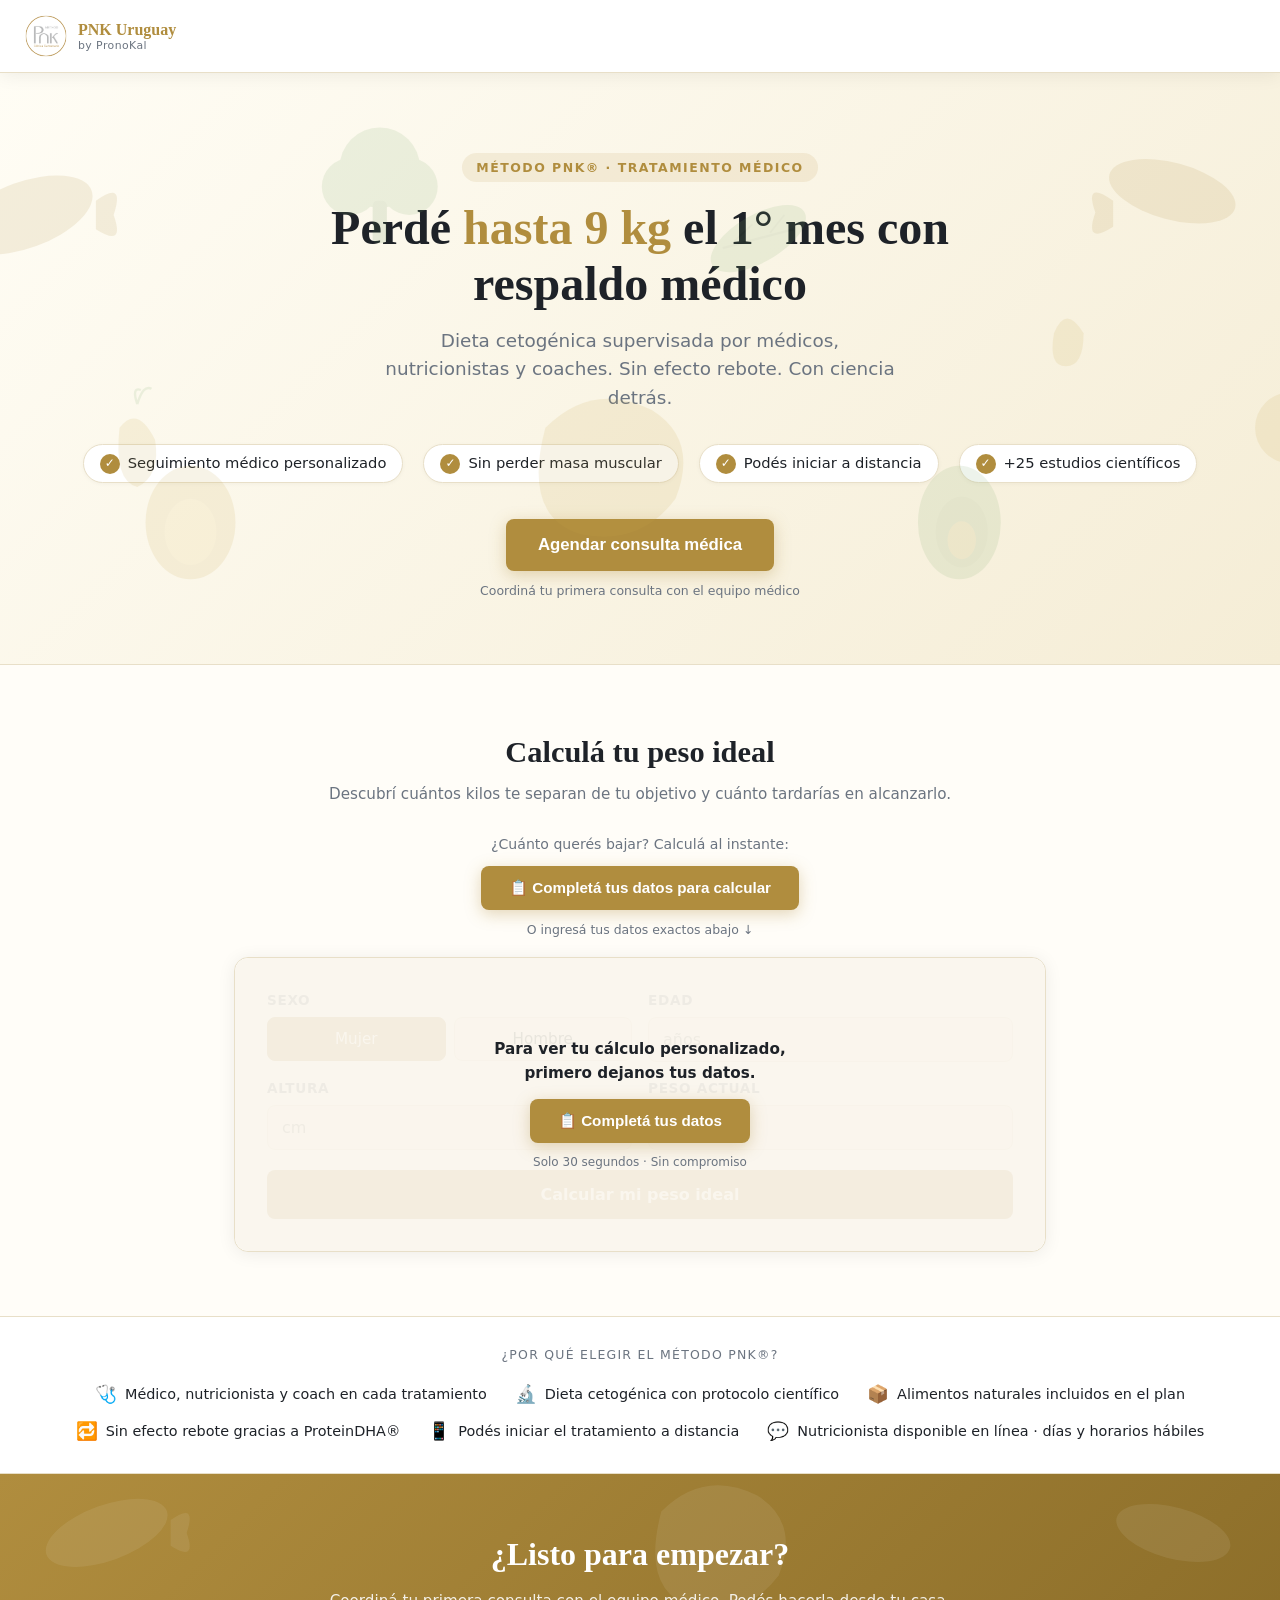
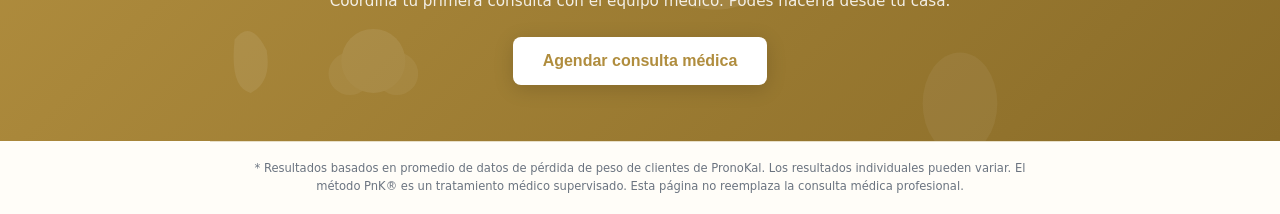
==== index.html @ de6ba966 "Update index.html" ====
<!DOCTYPE html>
<html lang="es">
<head>
<!-- Google Tag Manager -->
<script>(function(w,d,s,l,i){w[l]=w[l]||[];w[l].push({'gtm.start':
new Date().getTime(),event:'gtm.js'});var f=d.getElementsByTagName(s)[0],
j=d.createElement(s),dl=l!='dataLayer'?'&l='+l:'';j.async=true;j.src=
'https://www.googletagmanager.com/gtm.js?id='+i+dl;f.parentNode.insertBefore(j,f);
})(window,document,'script','dataLayer','GTM-NQT45QR6');</script>
<!-- End Google Tag Manager -->
<meta charset="UTF-8">
<meta name="viewport" content="width=device-width, initial-scale=1.0, maximum-scale=5">
<title>Método PnK Uruguay · Perdé peso con respaldo médico</title>

<!-- Pixel Meta -->
<script>
!function(f,b,e,v,n,t,s){if(f.fbq)return;n=f.fbq=function(){n.callMethod?n.callMethod.apply(n,arguments):n.queue.push(arguments)};if(!f._fbq)f._fbq=n;n.push=n;n.loaded=!0;n.version='2.0';n.queue=[];t=b.createElement(e);t.async=!0;t.src=v;s=b.getElementsByTagName(e)[0];s.parentNode.insertBefore(t,s)}(window,document,'script','https://connect.facebook.net/en_US/fbevents.js');
fbq('init','1717205340407442');
fbq('track','PageView');
</script>
<noscript><img height="1" width="1" style="display:none" src="https://www.facebook.com/tr?id=1717205340407442&ev=PageView&noscript=1" /></noscript>

<style>
/* ============================================================
   TOKENS
   ============================================================ */
:root {
  --gold:      #b08d3e;
  --gold-d:    #8a6c28;
  --gold-l:    #f5edd6;
  --gold-ll:   #faf6ed;
  --cream:     #fffdf8;
  --ink:       #1e2228;
  --muted:     #6b7480;
  --divider:   #e8dfc8;
  --white:     #ffffff;
  --ok:        #4a9e70;
  --sobre:     #d47b2a;
  --obes:      #c23b2b;
  --insuf:     #5fa8a8;
  --r:         14px;
  --r-sm:      8px;
  --font-head: Georgia, "Times New Roman", serif;
  --font-body: "Segoe UI", system-ui, -apple-system, Arial, sans-serif;
  --shadow:    0 2px 18px rgba(0,0,0,.07);
}

/* ============================================================
   RESET & BASE
   ============================================================ */
*, *::before, *::after { box-sizing: border-box; margin: 0; padding: 0; }
html { scroll-behavior: smooth; }
body {
  font-family: var(--font-body);
  background: var(--cream);
  color: var(--ink);
  line-height: 1.55;
  -webkit-font-smoothing: antialiased;
}
img { display: block; max-width: 100%; }
a { color: inherit; text-decoration: none; }

/* ============================================================
   HEADER
   ============================================================ */
.site-header {
  background: var(--white);
  border-bottom: 1px solid var(--divider);
  padding: 14px 24px;
  display: flex;
  align-items: center;
  justify-content: space-between;
  position: sticky; top: 0; z-index: 100;
  box-shadow: var(--shadow);
}
.logo {
  font-family: var(--font-head);
  font-size: 1.35rem;
  font-weight: 700;
  color: var(--gold);
  letter-spacing: .02em;
}
.logo span { color: var(--ink); font-weight: 400; }
.header-tel {
  font-size: .85rem;
  color: var(--muted);
  display: flex; align-items: center; gap: 6px;
}
.header-tel strong { color: var(--ink); }

/* ============================================================
   HERO
   ============================================================ */
.hero {
  background: linear-gradient(135deg, #fffdf5 0%, #f5edd6 100%);
  padding: clamp(48px, 8vw, 80px) 24px clamp(40px, 6vw, 64px);
  text-align: center;
  border-bottom: 1px solid var(--divider);
}
.eyebrow {
  display: inline-block;
  font-size: .78rem;
  font-weight: 700;
  letter-spacing: .12em;
  text-transform: uppercase;
  color: var(--gold);
  background: rgba(176,141,62,.12);
  padding: 5px 14px;
  border-radius: 999px;
  margin-bottom: 18px;
}
.hero h1 {
  font-family: var(--font-head);
  font-size: clamp(1.9rem, 5.5vw, 3rem);
  line-height: 1.15;
  color: var(--ink);
  max-width: 680px;
  margin: 0 auto 16px;
}
.hero h1 em {
  font-style: normal;
  color: var(--gold);
}
.hero .lead {
  font-size: clamp(1rem, 2.2vw, 1.15rem);
  color: var(--muted);
  max-width: 520px;
  margin: 0 auto 32px;
}

/* Bullets / trust signals */
.bullets {
  display: flex;
  flex-wrap: wrap;
  justify-content: center;
  gap: 12px 20px;
  margin-bottom: 36px;
}
.bullet {
  display: flex; align-items: center; gap: 8px;
  font-size: .92rem; color: var(--ink);
  background: var(--white);
  border: 1px solid var(--divider);
  border-radius: 999px;
  padding: 7px 16px;
  box-shadow: 0 1px 4px rgba(0,0,0,.04);
}
.bullet .ic {
  width: 20px; height: 20px;
  background: var(--gold);
  border-radius: 50%;
  display: flex; align-items: center; justify-content: center;
  color: #fff; font-size: .75rem; font-weight: 700; flex-none;
}

/* CTA hero */
.btn-agenda {
  display: inline-flex; align-items: center; gap: 10px;
  background: var(--gold);
  color: #fff;
  font-size: 1.05rem; font-weight: 700;
  padding: 16px 32px;
  border-radius: var(--r-sm);
  border: none; cursor: pointer;
  transition: background .18s, transform .12s;
  box-shadow: 0 4px 16px rgba(176,141,62,.35);
}
.btn-agenda:hover { background: var(--gold-d); transform: translateY(-1px); }
.btn-agenda:active { transform: translateY(0); }
.btn-agenda:focus-visible { outline: 3px solid var(--ink); outline-offset: 3px; }
.sub-cta { font-size: .78rem; color: var(--muted); margin-top: 10px; }

/* ============================================================
   CALCULADORA
   ============================================================ */
.calc-section {
  max-width: 860px;
  margin: 0 auto;
  padding: clamp(36px, 6vw, 64px) 24px;
}
.section-label {
  text-align: center;
  margin-bottom: 28px;
}
.section-label h2 {
  font-family: var(--font-head);
  font-size: clamp(1.4rem, 3.5vw, 1.9rem);
  color: var(--ink);
  margin-bottom: 6px;
}
.section-label p { color: var(--muted); font-size: .95rem; }

.calc-card {
  background: var(--white);
  border: 1px solid var(--divider);
  border-radius: var(--r);
  padding: clamp(20px, 4vw, 32px);
  box-shadow: var(--shadow);
}
.form-grid {
  display: grid;
  grid-template-columns: 1fr 1fr;
  gap: 16px;
}
@media(max-width: 520px) { .form-grid { grid-template-columns: 1fr; } }

.field label {
  display: block;
  font-size: .85rem;
  font-weight: 600;
  color: var(--muted);
  margin-bottom: 6px;
  text-transform: uppercase;
  letter-spacing: .05em;
}
.field input {
  width: 100%;
  padding: 12px 14px;
  border: 1.5px solid var(--divider);
  border-radius: var(--r-sm);
  font-size: 1rem;
  font-family: var(--font-body);
  color: var(--ink);
  background: var(--gold-ll);
  transition: border-color .15s;
}
.field input:focus { outline: none; border-color: var(--gold); background: var(--white); }
.toggle { display: flex; gap: 8px; }
.toggle button {
  flex: 1; padding: 12px 8px;
  border: 1.5px solid var(--divider);
  background: var(--gold-ll);
  border-radius: var(--r-sm);
  font-size: .95rem; cursor: pointer;
  color: var(--ink); font-family: var(--font-body);
  transition: background .15s, border-color .15s, color .15s;
}
.toggle button[aria-pressed="true"] {
  background: var(--gold); color: #fff; border-color: var(--gold);
}
.btn-calc {
  margin-top: 20px; width: 100%;
  padding: 15px; border: none; border-radius: var(--r-sm);
  background: var(--gold); color: #fff;
  font-size: 1rem; font-weight: 700; cursor: pointer;
  font-family: var(--font-body);
  transition: background .15s;
}
.btn-calc:hover { background: var(--gold-d); }
.calc-error { color: var(--obes); font-size: .88rem; margin-top: 10px; display: none; }

/* Resultado */
.resultado { display: none; margin-top: 28px; }
.res-top {
  display: grid;
  grid-template-columns: 1fr 1fr;
  gap: 14px;
  margin-bottom: 18px;
}
@media(max-width: 480px) { .res-top { grid-template-columns: 1fr; } }
.res-box {
  background: var(--gold-ll);
  border: 1px solid var(--divider);
  border-radius: var(--r-sm);
  padding: 16px;
  text-align: center;
}
.res-box .rv {
  font-family: var(--font-head);
  font-size: 1.8rem;
  font-weight: 700;
  color: var(--gold);
}
.res-box .rl { font-size: .8rem; color: var(--muted); margin-top: 2px; }

/* Barra categorías IMC */
.imc-bar {
  display: grid; grid-template-columns: repeat(4,1fr); gap: 2px;
  margin: 0 0 18px; font-size: .78rem; border-radius: var(--r-sm); overflow: hidden;
}
.imc-seg { padding: 8px 4px 12px; background: #f3f0e6; text-align: center; position: relative; }
.imc-seg.active { background: #e9e0c8; font-weight: 700; }
.imc-seg b { display: block; font-size: .82rem; margin-bottom: 2px; }
.imc-seg::after { content:""; position: absolute; left:0; right:0; bottom:0; height:5px; }
.imc-seg:nth-child(1)::after { background: var(--insuf); }
.imc-seg:nth-child(2)::after { background: var(--ok); }
.imc-seg:nth-child(3)::after { background: var(--sobre); }
.imc-seg:nth-child(4)::after { background: var(--obes); }

/* Gráfica */
.chart-wrap { margin: 8px 0 20px; }
.chart-svg { width: 100%; height: auto; display: block; }
.chart-legend {
  display: flex; flex-wrap: wrap; gap: 12px 20px;
  font-size: .8rem; color: var(--muted); justify-content: center;
  margin-top: 8px;
}
.chart-legend span { display: inline-flex; align-items: center; gap: 5px; }
.chart-legend i { width: 16px; height: 3px; border-radius: 2px; display: inline-block; }
.chart-note { font-size: .75rem; color: var(--muted); margin-bottom: 10px; }

/* ---- Botones rápidos de kg ---- */
.btn-kg {
  padding: 12px 22px;
  border: 2px solid var(--gold);
  background: #fff;
  border-radius: var(--r-sm);
  font-size: 1rem; font-weight: 700;
  color: var(--gold); cursor: pointer;
  font-family: var(--font-body);
  transition: background .15s, color .15s, transform .1s;
  min-width: 90px;
}
.btn-kg:hover { background: var(--gold-l); transform: translateY(-1px); }
.btn-kg.active { background: var(--gold); color: #fff; }
.btn-kg:focus-visible { outline: 3px solid var(--ink); outline-offset: 2px; }


/* ---- Carousel de productos ---- */
.tab-btn { transition: background .15s, color .15s, border-color .15s; }
.tab-activo { background:var(--gold) !important; color:#fff !important; border-color:var(--gold) !important; }
.prod-card {
  display:inline-flex; flex-direction:column; align-items:center;
  background:var(--gold-ll); border:1.5px solid var(--divider);
  border-radius:var(--r-sm); padding:8px 8px 10px;
  width:130px; flex-none; text-align:center; cursor:default;
  transition: box-shadow .15s; overflow:hidden;
}
.prod-card:hover { box-shadow:0 3px 12px rgba(0,0,0,.1); }
.prod-emoji { font-size:2rem; margin-bottom:6px; }
.prod-cat { font-size:.62rem; text-transform:uppercase; letter-spacing:.07em; color:var(--gold); font-weight:700; margin-bottom:2px; }
.prod-name { font-size:.76rem; color:var(--ink); font-weight:600; line-height:1.3; }

/* ---- Botones de tipo/modalidad en modal ---- */
.btn-tipo {
  padding: 9px 14px;
  border: 1.5px solid var(--divider);
  background: var(--gold-ll);
  border-radius: var(--r-sm);
  font-size: .83rem; font-weight: 600;
  color: var(--ink); cursor: pointer;
  font-family: var(--font-body);
  transition: background .15s, border-color .15s, color .15s;
}
.btn-tipo:hover { background: var(--gold-l); border-color: var(--gold); }
.btn-tipo.activo { background: var(--gold); color: #fff; border-color: var(--gold); }

/* ---- Slot de calendario ---- */
.slot-btn {
  width: 100%;
  padding: 12px 16px;
  border: 1.5px solid var(--divider);
  background: var(--gold-ll);
  border-radius: var(--r-sm);
  font-size: .9rem; font-weight: 600;
  color: var(--ink); cursor: pointer;
  font-family: var(--font-body);
  text-align: left;
  transition: background .15s, border-color .15s;
  display: flex; align-items: center; gap: 10px;
}
.slot-btn:hover { background: var(--gold-l); border-color: var(--gold); }
.slot-btn.elegido { background: var(--gold); color: #fff; border-color: var(--gold); }

/* ---- Botones de descuento ---- */
.btn-desc {
  padding: 8px 16px;
  border: 1.5px solid var(--divider);
  background: var(--gold-ll);
  border-radius: var(--r-sm);
  font-size: .88rem; font-weight: 600;
  color: var(--ink); cursor: pointer;
  font-family: var(--font-body);
  transition: background .15s, border-color .15s, color .15s;
}
.btn-desc:hover { background: var(--gold-l); border-color: var(--gold); }
.btn-desc[aria-pressed="true"] { background: var(--gold); color: #fff; border-color: var(--gold); }
.btn-desc:focus-visible { outline: 2px solid var(--ink); outline-offset: 2px; }

/* ---- Pasos del método + costo ---- */
.pasos-section {
  margin-top: 24px;
  border: 1.5px solid var(--divider);
  border-radius: var(--r);
  overflow: hidden;
}
.pasos-header {
  background: linear-gradient(90deg, var(--gold) 0%, var(--gold-d) 100%);
  color: #fff;
  padding: 14px 20px;
  display: flex; align-items: center; justify-content: space-between;
  flex-wrap: wrap; gap: 8px;
}
.pasos-header h3 { font-family: var(--font-head); font-size: 1.05rem; }
.costo-rango {
  background: rgba(255,255,255,.18);
  border-radius: 6px;
  padding: 5px 14px;
  font-size: .9rem; font-weight: 700;
}
.momentos {
  display: grid;
  grid-template-columns: 3fr 2fr 1.2fr;
  gap: 0;
}
@media(max-width: 640px){ .momentos { grid-template-columns: 1fr; } }
.momento-label {
  font-size: .7rem; font-weight: 700; letter-spacing: .09em;
  text-transform: uppercase; padding: 7px 14px 4px;
  color: var(--muted); background: var(--gold-ll);
  border-bottom: 1px solid var(--divider);
}
.momento-label.clave { background: #e8e0cc; }
.momento-label.vida  { background: #f0f4f0; }

.pasos-grid {
  display: grid;
  grid-template-columns: 3fr 2fr 1.2fr;
  gap: 0;
}
@media(max-width: 640px){ .pasos-grid { grid-template-columns: 1fr; } }

.paso-item {
  padding: 12px 14px;
  border-right: 1px solid var(--divider);
  border-bottom: 1px solid var(--divider);
  background: var(--white);
  display: flex; flex-direction: column; gap: 6px;
}
.paso-item:last-child { border-right: none; }
.paso-item.paso-clave { background: #f7f2e6; }
.paso-item.paso-vida  { background: #f4f8f4; }
.paso-num {
  display: inline-flex; align-items: center; gap: 6px;
  font-size: .78rem; font-weight: 700; color: var(--gold);
  text-transform: uppercase; letter-spacing: .06em;
}
.paso-num .dot {
  width: 20px; height: 20px; border-radius: 50%;
  background: var(--gold); color: #fff;
  font-size: .7rem; font-weight: 700;
  display: flex; align-items: center; justify-content: center;
  flex-none;
}
.paso-num .dot.clave { background: var(--sobre); }
.paso-num .dot.vida  { background: var(--ok); }
.paso-diet { font-size: .82rem; color: var(--muted); }
.sobres-row {
  display: flex; align-items: center; gap: 8px; flex-wrap: wrap;
}
.sobre-icons { display: flex; gap: 3px; flex-wrap: wrap; }
.sobre-ic {
  width: 22px; height: 28px;
  background: var(--gold);
  border-radius: 3px 3px 4px 4px;
  position: relative;
  display: flex; align-items: center; justify-content: center;
  flex-none;
}
.sobre-ic::before {
  content: "";
  position: absolute; top: 0; left: 0; right: 0;
  height: 9px;
  background: var(--gold-d);
  border-radius: 3px 3px 0 0;
  clip-path: polygon(0 0, 100% 0, 50% 100%);
}
.sobre-ic.pronto { background: #8a6c28; }
.sobre-ic.pronto::before { background: #5e4a1a; }
.sobre-txt { font-size: .8rem; color: var(--ink); }
.paso-costo {
  font-size: .82rem; color: var(--ink);
  background: var(--gold-ll);
  border-radius: 5px;
  padding: 4px 8px;
  font-weight: 600;
}
.paso-costo span { color: var(--gold); }
.wa-calculos {
  display: inline-flex; align-items: center; gap: 8px;
  margin-top: 14px;
  padding: 11px 20px;
  border-radius: var(--r-sm);
  background: #25D366; color: #fff;
  font-size: .9rem; font-weight: 700;
  border: none; cursor: pointer;
  font-family: var(--font-body);
  transition: filter .15s;
}
.wa-calculos:hover { filter: brightness(1.08); }

/* CTA resultado */
.res-cta {
  margin-top: 20px;
  background: var(--gold-l);
  border: 1px solid var(--divider);
  border-radius: var(--r);
  padding: 20px;
  text-align: center;
}
.res-cta p { font-size: .95rem; color: var(--ink); margin-bottom: 14px; }
.res-cta p strong { color: var(--gold); }

/* ============================================================
   SOCIAL PROOF — mini strip
   ============================================================ */
.proof-strip {
  background: var(--white);
  border-top: 1px solid var(--divider);
  border-bottom: 1px solid var(--divider);
  padding: 28px 24px;
  text-align: center;
}
.proof-strip .proof-label {
  font-size: .78rem; text-transform: uppercase; letter-spacing: .1em;
  color: var(--muted); margin-bottom: 16px;
}
.proof-items {
  display: flex; flex-wrap: wrap; justify-content: center; gap: 10px 28px;
}
.proof-item {
  display: flex; align-items: center; gap: 8px;
  font-size: .9rem; color: var(--ink);
}
.proof-icon { color: var(--gold); font-size: 1.1rem; }

/* ============================================================
   FOOTER CTA
   ============================================================ */
.footer-cta {
  background: linear-gradient(135deg, var(--gold) 0%, var(--gold-d) 100%);
  padding: clamp(36px, 6vw, 56px) 24px;
  text-align: center;
  color: #fff;
}
.footer-cta h2 {
  font-family: var(--font-head);
  font-size: clamp(1.4rem, 4vw, 2rem);
  margin-bottom: 10px;
}
.footer-cta p { opacity: .88; margin-bottom: 24px; font-size: .95rem; }
.btn-agenda-w {
  display: inline-flex; align-items: center; gap: 10px;
  background: #fff; color: var(--gold);
  font-size: 1rem; font-weight: 700;
  padding: 15px 30px; border-radius: var(--r-sm);
  border: none; cursor: pointer;
  box-shadow: 0 4px 20px rgba(0,0,0,.15);
  transition: transform .12s;
}
.btn-agenda-w:hover { transform: translateY(-2px); }

/* ============================================================
   OVERLAY DE BLOQUEO — calculadora y botones rápidos
   ============================================================ */
.calc-bloqueada { position: relative; }
.calc-bloqueada::after {
  content: '';
  position: absolute; inset: 0;
  background: rgba(250,246,237,.85);
  border-radius: var(--r);
  z-index: 10;
  backdrop-filter: blur(2px);
}
.unlock-banner {
  position: absolute; top: 50%; left: 50%;
  transform: translate(-50%,-50%);
  z-index: 11;
  background: var(--gold);
  color: #fff;
  border-radius: var(--r-sm);
  padding: 16px 24px;
  text-align: center;
  box-shadow: 0 4px 20px rgba(176,141,62,.4);
  width: 90%; max-width: 320px;
  cursor: pointer;
  transition: filter .15s;
}
.unlock-banner:hover { filter: brightness(1.08); }
.unlock-banner p { font-size: .82rem; opacity: .88; margin-top: 4px; }
.unlock-banner strong { font-size: 1rem; }
.btn-rapidos-wrap { position: relative; display: inline-flex; gap: 10px; flex-wrap: wrap; justify-content: center; }

/* ============================================================
   DISCLAIMER
   ============================================================ */
.disclaimer {
  text-align: center;
  font-size: .72rem;
  color: var(--muted);
  padding: 18px 24px;
  border-top: 1px solid var(--divider);
  max-width: 860px;
  margin: 0 auto;
}

/* ============================================================
   MODAL AGENDA
   ============================================================ */
.barra-fija-scroll::-webkit-scrollbar { display: none; }

.modal-bg {
  display: none; position: fixed; inset: 0;
  background: rgba(0,0,0,.45); z-index: 200;
  align-items: flex-start; justify-content: center;
  padding: 20px;
  overflow-y: auto;
  -webkit-overflow-scrolling: touch;
}
.modal-bg.open { display: flex; }
.modal {
  background: var(--white);
  border-radius: var(--r);
  padding: clamp(24px, 5vw, 40px);
  max-width: 480px; width: 100%;
  box-shadow: 0 20px 60px rgba(0,0,0,.2);
  position: relative;
  margin: max(20px, env(safe-area-inset-top)) auto max(20px, env(safe-area-inset-bottom));
}
.modal h3 {
  font-family: var(--font-head);
  font-size: 1.4rem;
  color: var(--ink);
  margin-bottom: 6px;
}
.modal .modal-sub { color: var(--muted); font-size: .9rem; margin-bottom: 22px; }
.modal-close {
  position: absolute; top: 14px; right: 16px;
  background: none; border: none; font-size: 1.4rem;
  cursor: pointer; color: var(--muted); line-height: 1;
}
.modal-close:hover { color: var(--ink); }
.modal .field { margin-bottom: 14px; }
.modal .field label {
  text-transform: none; letter-spacing: 0;
  font-size: .88rem; color: var(--ink);
}
.modal .field input, .modal .field select {
  width: 100%; padding: 11px 12px;
  border: 1.5px solid var(--divider);
  border-radius: var(--r-sm);
  font-size: .95rem;
  font-family: var(--font-body);
  color: var(--ink);
  background: var(--gold-ll);
}
.modal .field input:focus,
.modal .field select:focus { outline: none; border-color: var(--gold); background: var(--white); }
.horario-row { display: flex; gap: 8px; }
.horario-btn {
  flex: 1; padding: 10px 4px;
  border: 1.5px solid var(--divider);
  background: var(--gold-ll);
  border-radius: var(--r-sm);
  font-size: .85rem; cursor: pointer;
  font-family: var(--font-body); color: var(--ink);
  transition: all .15s;
}
.horario-btn[aria-pressed="true"] { background: var(--gold); color: #fff; border-color: var(--gold); }
.modal-terms { font-size: .75rem; color: var(--muted); margin: 10px 0 18px; }
.modal-terms a { color: var(--gold); text-decoration: underline; }
.btn-modal-send {
  width: 100%; padding: 14px; border: none;
  border-radius: var(--r-sm); background: var(--gold);
  color: #fff; font-size: 1rem; font-weight: 700;
  cursor: pointer; font-family: var(--font-body);
  transition: background .15s;
}
.btn-modal-send:hover { background: var(--gold-d); }
.modal-ok { display: none; text-align: center; padding: 20px 0; }
.modal-ok .ok-icon { font-size: 2.5rem; margin-bottom: 10px; }
.modal-ok h4 { font-family: var(--font-head); font-size: 1.3rem; margin-bottom: 6px; }
.modal-ok p { color: var(--muted); font-size: .9rem; }

/* ============================================================
   UTILITIES
   ============================================================ */
.wa-float {
  position: fixed; bottom: 24px; right: 24px;
  background: #25D366; color: #fff;
  width: 54px; height: 54px;
  border-radius: 50%; display: flex; align-items: center; justify-content: center;
  font-size: 1.5rem; z-index: 150;
  box-shadow: 0 4px 16px rgba(0,0,0,.18);
  transition: transform .12s;
}
.wa-float:hover { transform: scale(1.08); }

@media(max-width:480px){
  #lead-grid { grid-template-columns:1fr !important; }
}
@keyframes spin {
  0%   { transform: rotate(-10deg) scale(1); }
  25%  { transform: rotate(10deg) scale(1.1); }
  50%  { transform: rotate(-10deg) scale(1); }
  75%  { transform: rotate(10deg) scale(1.1); }
  100% { transform: rotate(-10deg) scale(1); }
}
.dot-pulse {
  width: 8px; height: 8px; border-radius: 50%;
  background: var(--gold); display: inline-block;
  animation: dotPulse 1s ease-in-out infinite;
}
@keyframes dotPulse {
  0%,100% { opacity:.3; transform: scale(.8); }
  50%      { opacity:1;  transform: scale(1.2); }
}

@media (prefers-reduced-motion: reduce) {
  *, *::before, *::after { transition: none !important; animation: none !important; }
}
.viz-tooltip-wrap { position:relative; }
.viz-tooltip-wrap .viz-tooltip {
  display:none;position:absolute;bottom:calc(100% + 8px);left:50%;transform:translateX(-50%);
  background:#3a3a3a;color:#fff;font-size:.72rem;line-height:1.4;padding:8px 10px;
  border-radius:6px;width:180px;text-align:center;z-index:100;pointer-events:none;
  box-shadow:0 2px 8px rgba(0,0,0,.2);
}
.viz-tooltip-wrap .viz-tooltip::after {
  content:'';position:absolute;top:100%;left:50%;transform:translateX(-50%);
  border-left:6px solid transparent;border-right:6px solid transparent;border-top:6px solid #3a3a3a;
}
.viz-tooltip-wrap:hover .viz-tooltip { display:block; }
</style>
</head>
<body>
<!-- Google Tag Manager (noscript) -->
<noscript><iframe src="https://www.googletagmanager.com/ns.html?id=GTM-NQT45QR6"
height="0" width="0" style="display:none;visibility:hidden"></iframe></noscript>
<!-- End Google Tag Manager (noscript) -->

<!-- HEADER -->
<header class="site-header">
  <div style="display:flex;align-items:center;gap:10px">
    <svg xmlns="http://www.w3.org/2000/svg" xmlns:xlink="http://www.w3.org/1999/xlink" width="44" zoomAndPan="magnify" viewBox="0 0 375 374.999991" height="44" preserveAspectRatio="xMidYMid meet" version="1.0"><defs><filter x="0%" y="0%" width="100%" height="100%" id="941cfee651"><feColorMatrix values="0 0 0 0 1 0 0 0 0 1 0 0 0 0 1 0 0 0 1 0" color-interpolation-filters="sRGB"/></filter><g/><clipPath id="2d2cb09a87"><path d="M 0.320312 0.320312 L 354.558594 0.320312 L 354.558594 354.558594 L 0.320312 354.558594 Z M 0.320312 0.320312 " clip-rule="nonzero"/></clipPath><mask id="6c42a983e1"><g filter="url(#941cfee651)"><rect x="-92.5" width="540" fill="#000000" y="-92.499998" height="539.999987" fill-opacity="0.85"/></g></mask><clipPath id="0d363ed81a"><path d="M 0.515625 0.515625 L 354.484375 0.515625 L 354.484375 354.484375 L 0.515625 354.484375 Z M 0.515625 0.515625 " clip-rule="nonzero"/></clipPath><clipPath id="c030199463"><path d="M 177.5 354.484375 C 130.246094 354.484375 85.753906 336.089844 52.367188 302.632812 C 18.910156 269.246094 0.515625 224.753906 0.515625 177.5 C 0.515625 130.246094 18.910156 85.753906 52.367188 52.367188 C 85.753906 18.910156 130.246094 0.515625 177.5 0.515625 C 224.753906 0.515625 269.246094 18.910156 302.632812 52.367188 C 336.089844 85.824219 354.484375 130.246094 354.484375 177.5 C 354.484375 224.753906 336.089844 269.246094 302.632812 302.632812 C 269.246094 336.089844 224.753906 354.484375 177.5 354.484375 Z M 177.5 11.128906 C 133.078125 11.128906 91.273438 28.457031 59.863281 59.863281 C 28.457031 91.273438 11.128906 133.078125 11.128906 177.5 C 11.128906 221.921875 28.457031 263.726562 59.863281 295.136719 C 91.273438 326.542969 133.078125 343.871094 177.5 343.871094 C 221.921875 343.871094 263.726562 326.542969 295.136719 295.136719 C 326.542969 263.726562 343.871094 221.921875 343.871094 177.5 C 343.871094 133.078125 326.542969 91.273438 295.136719 59.863281 C 263.726562 28.457031 221.921875 11.128906 177.5 11.128906 Z M 177.5 11.128906 " clip-rule="nonzero"/></clipPath><clipPath id="5e6bcead6f"><path d="M 0.515625 0.515625 L 354.484375 0.515625 L 354.484375 354.484375 L 0.515625 354.484375 Z M 0.515625 0.515625 " clip-rule="nonzero"/></clipPath><clipPath id="c89529cd2e"><path d="M 177.5 354.484375 C 130.246094 354.484375 85.753906 336.089844 52.367188 302.632812 C 18.910156 269.246094 0.515625 224.753906 0.515625 177.5 C 0.515625 130.246094 18.910156 85.753906 52.367188 52.367188 C 85.753906 18.910156 130.246094 0.515625 177.5 0.515625 C 224.753906 0.515625 269.246094 18.910156 302.632812 52.367188 C 336.089844 85.824219 354.484375 130.246094 354.484375 177.5 C 354.484375 224.753906 336.089844 269.246094 302.632812 302.632812 C 269.246094 336.089844 224.753906 354.484375 177.5 354.484375 Z M 177.5 11.128906 C 133.078125 11.128906 91.273438 28.457031 59.863281 59.863281 C 28.457031 91.273438 11.128906 133.078125 11.128906 177.5 C 11.128906 221.921875 28.457031 263.726562 59.863281 295.136719 C 91.273438 326.542969 133.078125 343.871094 177.5 343.871094 C 221.921875 343.871094 263.726562 326.542969 295.136719 295.136719 C 326.542969 263.726562 343.871094 221.921875 343.871094 177.5 C 343.871094 133.078125 326.542969 91.273438 295.136719 59.863281 C 263.726562 28.457031 221.921875 11.128906 177.5 11.128906 Z M 177.5 11.128906 " clip-rule="nonzero"/></clipPath><clipPath id="d928a83c99"><rect x="0" width="355" y="0" height="355"/></clipPath><clipPath id="f0d265e84c"><rect x="0" width="355" y="0" height="355"/></clipPath><clipPath id="5df6f9fe0a"><path d="M 65.339844 84.0625 L 291.386719 84.0625 L 291.386719 245.523438 L 65.339844 245.523438 Z M 65.339844 84.0625 " clip-rule="nonzero"/></clipPath><clipPath id="a60d7fd204"><rect x="0" width="219" y="0" height="33"/></clipPath><clipPath id="48eda61692"><rect x="0" width="355" y="0" height="355"/></clipPath></defs><rect x="-37.5" width="450" fill="#ffffff" y="-37.499999" height="449.999989" fill-opacity="1"/><rect x="-37.5" width="450" fill="#ffffff" y="-37.499999" height="449.999989" fill-opacity="1"/><g transform="matrix(1, 0, 0, 1, 10, 10)"><g clip-path="url(#48eda61692)"><g clip-path="url(#2d2cb09a87)"><g mask="url(#6c42a983e1)"><g><g clip-path="url(#f0d265e84c)"><g clip-path="url(#0d363ed81a)"><g clip-path="url(#c030199463)"><g><g clip-path="url(#d928a83c99)"><g clip-path="url(#5e6bcead6f)"><g clip-path="url(#c89529cd2e)"><path fill="#bc9a5b" d="M 0.515625 0.515625 L 354.484375 0.515625 L 354.484375 354.484375 L 0.515625 354.484375 Z M 0.515625 0.515625 " fill-opacity="1" fill-rule="nonzero"/></g></g></g></g></g></g></g></g></g></g><g clip-path="url(#5df6f9fe0a)"><g transform="matrix(0.732605, 0, 0, 0.733205, 40.747917, 43.625378)"><image x="0" y="0" width="390" xlink:href="[data-uri]" height="405" preserveAspectRatio="xMidYMid meet"/></g></g><g transform="matrix(1, 0, 0, 1, 72, 245)"><g clip-path="url(#a60d7fd204)"><g fill="#bc9a5b" fill-opacity="1"><g transform="translate(1.00146, 25.868694)"><g><path d="M 9.796875 -18.5 C 11.335938 -18.5 12.632812 -18.234375 13.6875 -17.703125 C 14.738281 -17.171875 15.550781 -16.441406 16.125 -15.515625 C 16.707031 -14.597656 17.0625 -13.546875 17.1875 -12.359375 L 17.21875 -12.09375 L 14.953125 -12.09375 L 14.90625 -12.359375 C 14.632812 -13.648438 14.082031 -14.695312 13.25 -15.5 C 12.425781 -16.3125 11.257812 -16.71875 9.75 -16.71875 C 8.519531 -16.71875 7.453125 -16.390625 6.546875 -15.734375 C 5.648438 -15.078125 4.960938 -14.171875 4.484375 -13.015625 C 4.003906 -11.867188 3.765625 -10.5625 3.765625 -9.09375 C 3.765625 -7.601562 4 -6.28125 4.46875 -5.125 C 4.9375 -3.96875 5.609375 -3.0625 6.484375 -2.40625 C 7.367188 -1.75 8.40625 -1.421875 9.59375 -1.421875 C 11.101562 -1.421875 12.269531 -1.820312 13.09375 -2.625 C 13.925781 -3.4375 14.476562 -4.488281 14.75 -5.78125 L 14.796875 -6.046875 L 17.0625 -6.046875 L 17.03125 -5.78125 C 16.925781 -4.695312 16.570312 -3.6875 15.96875 -2.75 C 15.375 -1.8125 14.539062 -1.054688 13.46875 -0.484375 C 12.394531 0.0859375 11.0625 0.375 9.46875 0.375 C 7.707031 0.375 6.210938 -0.0351562 4.984375 -0.859375 C 3.765625 -1.691406 2.832031 -2.8125 2.1875 -4.21875 C 1.550781 -5.625 1.234375 -7.210938 1.234375 -8.984375 C 1.234375 -10.828125 1.585938 -12.46875 2.296875 -13.90625 C 3.003906 -15.34375 4.003906 -16.46875 5.296875 -17.28125 C 6.585938 -18.09375 8.085938 -18.5 9.796875 -18.5 Z M 9.796875 -18.5 "/></g></g></g><g fill="#bc9a5b" fill-opacity="1"><g transform="translate(19.369803, 25.868694)"><g><path d="M 4.09375 -19.3125 L 4.09375 -4 C 4.09375 -3.78125 4.09375 -3.5625 4.09375 -3.34375 C 4.09375 -3.125 4.101562 -2.90625 4.125 -2.6875 C 4.15625 -2.25 4.296875 -1.945312 4.546875 -1.78125 C 4.796875 -1.613281 5.222656 -1.5625 5.828125 -1.625 L 5.828125 0 C 5.585938 0.03125 5.328125 0.0546875 5.046875 0.078125 C 4.765625 0.0976562 4.492188 0.109375 4.234375 0.109375 C 3.585938 0.109375 3.039062 -0.0351562 2.59375 -0.328125 C 2.144531 -0.617188 1.898438 -1.203125 1.859375 -2.078125 C 1.847656 -2.316406 1.84375 -2.585938 1.84375 -2.890625 C 1.84375 -3.191406 1.84375 -3.535156 1.84375 -3.921875 L 1.84375 -19.3125 Z M 4.09375 -19.3125 "/></g></g></g><g fill="#bc9a5b" fill-opacity="1"><g transform="translate(25.860477, 25.868694)"><g><path d="M 3.65625 -15.25 L 2.1875 -15.25 L 3.78125 -18.140625 L 5.890625 -18.140625 Z M 4.203125 0 L 1.9375 0 L 1.9375 -13.921875 L 4.203125 -13.921875 Z M 4.203125 0 "/></g></g></g><g fill="#bc9a5b" fill-opacity="1"><g transform="translate(32.114647, 25.868694)"><g><path d="M 13.671875 -10.21875 C 13.703125 -9.875 13.71875 -9.53125 13.71875 -9.1875 C 13.71875 -8.84375 13.71875 -8.390625 13.71875 -7.828125 L 13.71875 0 L 11.453125 0 L 11.453125 -7.671875 C 11.453125 -8.023438 11.453125 -8.359375 11.453125 -8.671875 C 11.453125 -8.984375 11.4375 -9.316406 11.40625 -9.671875 C 11.332031 -10.492188 11.054688 -11.171875 10.578125 -11.703125 C 10.097656 -12.242188 9.3125 -12.515625 8.21875 -12.515625 C 7.507812 -12.515625 6.847656 -12.3125 6.234375 -11.90625 C 5.617188 -11.5 5.125 -10.832031 4.75 -9.90625 C 4.382812 -8.976562 4.203125 -7.71875 4.203125 -6.125 L 4.203125 0 L 1.9375 0 L 1.9375 -13.921875 L 4.203125 -13.921875 L 4.203125 -11.53125 L 5.078125 -13.140625 C 5.671875 -13.597656 6.242188 -13.90625 6.796875 -14.0625 C 7.359375 -14.21875 7.992188 -14.296875 8.703125 -14.296875 C 10.222656 -14.296875 11.40625 -13.921875 12.25 -13.171875 C 13.09375 -12.429688 13.566406 -11.445312 13.671875 -10.21875 Z M 13.671875 -10.21875 "/></g></g></g><g fill="#bc9a5b" fill-opacity="1"><g transform="translate(47.69752, 25.868694)"><g><path d="M 3.078125 -18.5 C 3.472656 -18.5 3.8125 -18.359375 4.09375 -18.078125 C 4.375 -17.796875 4.515625 -17.457031 4.515625 -17.0625 C 4.515625 -16.65625 4.375 -16.3125 4.09375 -16.03125 C 3.8125 -15.75 3.472656 -15.609375 3.078125 -15.609375 C 2.671875 -15.609375 2.328125 -15.75 2.046875 -16.03125 C 1.765625 -16.3125 1.625 -16.65625 1.625 -17.0625 C 1.625 -17.457031 1.765625 -17.796875 2.046875 -18.078125 C 2.328125 -18.359375 2.671875 -18.5 3.078125 -18.5 Z M 4.203125 0 L 1.9375 0 L 1.9375 -13.921875 L 4.203125 -13.921875 Z M 4.203125 0 "/></g></g></g><g fill="#bc9a5b" fill-opacity="1"><g transform="translate(53.951691, 25.868694)"><g><path d="M 7.328125 -14.296875 C 8.992188 -14.296875 10.335938 -13.832031 11.359375 -12.90625 C 12.390625 -11.988281 13.007812 -10.769531 13.21875 -9.25 L 10.859375 -9.25 C 10.367188 -11.457031 9.175781 -12.5625 7.28125 -12.5625 C 6.5625 -12.5625 5.894531 -12.367188 5.28125 -11.984375 C 4.664062 -11.597656 4.175781 -11 3.8125 -10.1875 C 3.445312 -9.382812 3.265625 -8.351562 3.265625 -7.09375 C 3.265625 -5.75 3.441406 -4.65625 3.796875 -3.8125 C 4.160156 -2.96875 4.632812 -2.347656 5.21875 -1.953125 C 5.800781 -1.554688 6.4375 -1.359375 7.125 -1.359375 C 8.050781 -1.359375 8.820312 -1.617188 9.4375 -2.140625 C 10.0625 -2.660156 10.488281 -3.425781 10.71875 -4.4375 L 13.09375 -4.4375 C 12.757812 -2.832031 12.046875 -1.628906 10.953125 -0.828125 C 9.867188 -0.0234375 8.546875 0.375 6.984375 0.375 C 5.816406 0.375 4.765625 0.117188 3.828125 -0.390625 C 2.890625 -0.898438 2.144531 -1.691406 1.59375 -2.765625 C 1.050781 -3.847656 0.78125 -5.238281 0.78125 -6.9375 C 0.78125 -8.507812 1.082031 -9.84375 1.6875 -10.9375 C 2.300781 -12.039062 3.101562 -12.875 4.09375 -13.4375 C 5.09375 -14.007812 6.171875 -14.296875 7.328125 -14.296875 Z M 7.328125 -14.296875 "/></g></g></g><g fill="#bc9a5b" fill-opacity="1"><g transform="translate(67.852773, 25.868694)"><g><path d="M 9.9375 0 L 9.703125 -2 L 8.9375 -0.5 C 8.457031 -0.164062 7.921875 0.0625 7.328125 0.1875 C 6.734375 0.3125 6.101562 0.375 5.4375 0.375 C 4.59375 0.375 3.832031 0.222656 3.15625 -0.078125 C 2.488281 -0.390625 1.953125 -0.835938 1.546875 -1.421875 C 1.148438 -2.015625 0.953125 -2.738281 0.953125 -3.59375 C 0.953125 -5.175781 1.570312 -6.367188 2.8125 -7.171875 C 4.050781 -7.984375 6.039062 -8.390625 8.78125 -8.390625 L 9.671875 -8.390625 L 9.671875 -8.75 C 9.671875 -9.050781 9.671875 -9.34375 9.671875 -9.625 C 9.671875 -9.90625 9.65625 -10.175781 9.625 -10.4375 C 9.570312 -11.082031 9.335938 -11.597656 8.921875 -11.984375 C 8.515625 -12.367188 7.84375 -12.5625 6.90625 -12.5625 C 5.96875 -12.5625 5.253906 -12.3125 4.765625 -11.8125 C 4.285156 -11.3125 4.003906 -10.582031 3.921875 -9.625 L 1.546875 -9.625 C 1.648438 -11.113281 2.179688 -12.265625 3.140625 -13.078125 C 4.109375 -13.890625 5.363281 -14.296875 6.90625 -14.296875 C 8.570312 -14.296875 9.78125 -13.96875 10.53125 -13.3125 C 11.289062 -12.65625 11.734375 -11.757812 11.859375 -10.625 C 11.890625 -10.34375 11.910156 -10.035156 11.921875 -9.703125 C 11.929688 -9.378906 11.9375 -9.070312 11.9375 -8.78125 L 11.9375 -3.546875 C 11.9375 -3.023438 11.953125 -2.492188 11.984375 -1.953125 C 12.015625 -1.421875 12.082031 -0.769531 12.1875 0 Z M 6.203125 -1.359375 C 7.253906 -1.359375 8.09375 -1.695312 8.71875 -2.375 C 9.351562 -3.050781 9.671875 -4.019531 9.671875 -5.28125 L 9.671875 -6.703125 C 7.765625 -6.835938 6.242188 -6.679688 5.109375 -6.234375 C 3.984375 -5.796875 3.421875 -4.976562 3.421875 -3.78125 C 3.421875 -2.9375 3.671875 -2.320312 4.171875 -1.9375 C 4.671875 -1.550781 5.347656 -1.359375 6.203125 -1.359375 Z M 6.203125 -1.359375 "/></g></g></g><g fill="#bc9a5b" fill-opacity="1"><g transform="translate(81.806406, 25.868694)"><g/></g></g><g fill="#bc9a5b" fill-opacity="1"><g transform="translate(87.482462, 25.868694)"><g><path d="M 9.796875 -18.5 C 11.335938 -18.5 12.632812 -18.234375 13.6875 -17.703125 C 14.738281 -17.171875 15.550781 -16.441406 16.125 -15.515625 C 16.707031 -14.597656 17.0625 -13.546875 17.1875 -12.359375 L 17.21875 -12.09375 L 14.953125 -12.09375 L 14.90625 -12.359375 C 14.632812 -13.648438 14.082031 -14.695312 13.25 -15.5 C 12.425781 -16.3125 11.257812 -16.71875 9.75 -16.71875 C 8.519531 -16.71875 7.453125 -16.390625 6.546875 -15.734375 C 5.648438 -15.078125 4.960938 -14.171875 4.484375 -13.015625 C 4.003906 -11.867188 3.765625 -10.5625 3.765625 -9.09375 C 3.765625 -7.601562 4 -6.28125 4.46875 -5.125 C 4.9375 -3.96875 5.609375 -3.0625 6.484375 -2.40625 C 7.367188 -1.75 8.40625 -1.421875 9.59375 -1.421875 C 11.101562 -1.421875 12.269531 -1.820312 13.09375 -2.625 C 13.925781 -3.4375 14.476562 -4.488281 14.75 -5.78125 L 14.796875 -6.046875 L 17.0625 -6.046875 L 17.03125 -5.78125 C 16.925781 -4.695312 16.570312 -3.6875 15.96875 -2.75 C 15.375 -1.8125 14.539062 -1.054688 13.46875 -0.484375 C 12.394531 0.0859375 11.0625 0.375 9.46875 0.375 C 7.707031 0.375 6.210938 -0.0351562 4.984375 -0.859375 C 3.765625 -1.691406 2.832031 -2.8125 2.1875 -4.21875 C 1.550781 -5.625 1.234375 -7.210938 1.234375 -8.984375 C 1.234375 -10.828125 1.585938 -12.46875 2.296875 -13.90625 C 3.003906 -15.34375 4.003906 -16.46875 5.296875 -17.28125 C 6.585938 -18.09375 8.085938 -18.5 9.796875 -18.5 Z M 9.796875 -18.5 "/></g></g></g><g fill="#bc9a5b" fill-opacity="1"><g transform="translate(105.850802, 25.868694)"><g><path d="M 13.375 -7.359375 C 13.375 -7.253906 13.375 -7.109375 13.375 -6.921875 C 13.375 -6.742188 13.359375 -6.53125 13.328125 -6.28125 L 3.234375 -6.28125 C 3.304688 -5.050781 3.53125 -4.078125 3.90625 -3.359375 C 4.28125 -2.640625 4.753906 -2.125 5.328125 -1.8125 C 5.910156 -1.507812 6.546875 -1.359375 7.234375 -1.359375 C 8.140625 -1.359375 8.925781 -1.628906 9.59375 -2.171875 C 10.257812 -2.722656 10.671875 -3.5 10.828125 -4.5 L 13.1875 -4.5 C 13.019531 -3.375 12.628906 -2.453125 12.015625 -1.734375 C 11.410156 -1.015625 10.679688 -0.484375 9.828125 -0.140625 C 8.984375 0.199219 8.082031 0.375 7.125 0.375 C 5.914062 0.375 4.832031 0.105469 3.875 -0.421875 C 2.914062 -0.960938 2.160156 -1.769531 1.609375 -2.84375 C 1.054688 -3.925781 0.78125 -5.28125 0.78125 -6.90625 C 0.78125 -8.414062 1.066406 -9.722656 1.640625 -10.828125 C 2.222656 -11.929688 3.015625 -12.785156 4.015625 -13.390625 C 5.015625 -13.992188 6.144531 -14.296875 7.40625 -14.296875 C 8.6875 -14.296875 9.769531 -14 10.65625 -13.40625 C 11.539062 -12.820312 12.210938 -12.007812 12.671875 -10.96875 C 13.140625 -9.925781 13.375 -8.722656 13.375 -7.359375 Z M 7.359375 -12.5625 C 6.253906 -12.5625 5.328125 -12.175781 4.578125 -11.40625 C 3.835938 -10.632812 3.398438 -9.503906 3.265625 -8.015625 L 11.09375 -8.015625 C 10.988281 -9.472656 10.625 -10.59375 10 -11.375 C 9.375 -12.164062 8.492188 -12.5625 7.359375 -12.5625 Z M 7.359375 -12.5625 "/></g></g></g><g fill="#bc9a5b" fill-opacity="1"><g transform="translate(120.277447, 25.868694)"><g><path d="M 13.671875 -10.21875 C 13.703125 -9.875 13.71875 -9.53125 13.71875 -9.1875 C 13.71875 -8.84375 13.71875 -8.390625 13.71875 -7.828125 L 13.71875 0 L 11.453125 0 L 11.453125 -7.671875 C 11.453125 -8.023438 11.453125 -8.359375 11.453125 -8.671875 C 11.453125 -8.984375 11.4375 -9.316406 11.40625 -9.671875 C 11.332031 -10.492188 11.054688 -11.171875 10.578125 -11.703125 C 10.097656 -12.242188 9.3125 -12.515625 8.21875 -12.515625 C 7.507812 -12.515625 6.847656 -12.3125 6.234375 -11.90625 C 5.617188 -11.5 5.125 -10.832031 4.75 -9.90625 C 4.382812 -8.976562 4.203125 -7.71875 4.203125 -6.125 L 4.203125 0 L 1.9375 0 L 1.9375 -13.921875 L 4.203125 -13.921875 L 4.203125 -11.53125 L 5.078125 -13.140625 C 5.671875 -13.597656 6.242188 -13.90625 6.796875 -14.0625 C 7.359375 -14.21875 7.992188 -14.296875 8.703125 -14.296875 C 10.222656 -14.296875 11.40625 -13.921875 12.25 -13.171875 C 13.09375 -12.429688 13.566406 -11.445312 13.671875 -10.21875 Z M 13.671875 -10.21875 "/></g></g></g><g fill="#bc9a5b" fill-opacity="1"><g transform="translate(135.860313, 25.868694)"><g><path d="M 4.65625 -12.09375 L 4.65625 -4.078125 C 4.65625 -3.847656 4.65625 -3.65625 4.65625 -3.5 C 4.65625 -3.351562 4.660156 -3.1875 4.671875 -3 C 4.722656 -2.332031 4.921875 -1.898438 5.265625 -1.703125 C 5.609375 -1.515625 6.21875 -1.472656 7.09375 -1.578125 L 7.09375 0.078125 C 6.757812 0.128906 6.4375 0.160156 6.125 0.171875 C 5.8125 0.191406 5.492188 0.203125 5.171875 0.203125 C 4.316406 0.203125 3.660156 0.0078125 3.203125 -0.375 C 2.742188 -0.757812 2.484375 -1.378906 2.421875 -2.234375 C 2.398438 -2.421875 2.390625 -2.660156 2.390625 -2.953125 C 2.390625 -3.242188 2.390625 -3.582031 2.390625 -3.96875 L 2.390625 -12.09375 L 0.53125 -12.09375 L 0.53125 -13.828125 L 2.390625 -13.828125 L 2.390625 -17.0625 L 4.65625 -17.0625 L 4.65625 -13.828125 L 7.25 -13.828125 L 7.25 -12.09375 Z M 4.65625 -12.09375 "/></g></g></g><g fill="#bc9a5b" fill-opacity="1"><g transform="translate(144.085338, 25.868694)"><g><path d="M 13.375 -7.359375 C 13.375 -7.253906 13.375 -7.109375 13.375 -6.921875 C 13.375 -6.742188 13.359375 -6.53125 13.328125 -6.28125 L 3.234375 -6.28125 C 3.304688 -5.050781 3.53125 -4.078125 3.90625 -3.359375 C 4.28125 -2.640625 4.753906 -2.125 5.328125 -1.8125 C 5.910156 -1.507812 6.546875 -1.359375 7.234375 -1.359375 C 8.140625 -1.359375 8.925781 -1.628906 9.59375 -2.171875 C 10.257812 -2.722656 10.671875 -3.5 10.828125 -4.5 L 13.1875 -4.5 C 13.019531 -3.375 12.628906 -2.453125 12.015625 -1.734375 C 11.410156 -1.015625 10.679688 -0.484375 9.828125 -0.140625 C 8.984375 0.199219 8.082031 0.375 7.125 0.375 C 5.914062 0.375 4.832031 0.105469 3.875 -0.421875 C 2.914062 -0.960938 2.160156 -1.769531 1.609375 -2.84375 C 1.054688 -3.925781 0.78125 -5.28125 0.78125 -6.90625 C 0.78125 -8.414062 1.066406 -9.722656 1.640625 -10.828125 C 2.222656 -11.929688 3.015625 -12.785156 4.015625 -13.390625 C 5.015625 -13.992188 6.144531 -14.296875 7.40625 -14.296875 C 8.6875 -14.296875 9.769531 -14 10.65625 -13.40625 C 11.539062 -12.820312 12.210938 -12.007812 12.671875 -10.96875 C 13.140625 -9.925781 13.375 -8.722656 13.375 -7.359375 Z M 7.359375 -12.5625 C 6.253906 -12.5625 5.328125 -12.175781 4.578125 -11.40625 C 3.835938 -10.632812 3.398438 -9.503906 3.265625 -8.015625 L 11.09375 -8.015625 C 10.988281 -9.472656 10.625 -10.59375 10 -11.375 C 9.375 -12.164062 8.492188 -12.5625 7.359375 -12.5625 Z M 7.359375 -12.5625 "/></g></g></g><g fill="#bc9a5b" fill-opacity="1"><g transform="translate(158.511976, 25.868694)"><g><path d="M 13.671875 -10.21875 C 13.703125 -9.875 13.71875 -9.53125 13.71875 -9.1875 C 13.71875 -8.84375 13.71875 -8.390625 13.71875 -7.828125 L 13.71875 0 L 11.453125 0 L 11.453125 -7.671875 C 11.453125 -8.023438 11.453125 -8.359375 11.453125 -8.671875 C 11.453125 -8.984375 11.4375 -9.316406 11.40625 -9.671875 C 11.332031 -10.492188 11.054688 -11.171875 10.578125 -11.703125 C 10.097656 -12.242188 9.3125 -12.515625 8.21875 -12.515625 C 7.507812 -12.515625 6.847656 -12.3125 6.234375 -11.90625 C 5.617188 -11.5 5.125 -10.832031 4.75 -9.90625 C 4.382812 -8.976562 4.203125 -7.71875 4.203125 -6.125 L 4.203125 0 L 1.9375 0 L 1.9375 -13.921875 L 4.203125 -13.921875 L 4.203125 -11.53125 L 5.078125 -13.140625 C 5.671875 -13.597656 6.242188 -13.90625 6.796875 -14.0625 C 7.359375 -14.21875 7.992188 -14.296875 8.703125 -14.296875 C 10.222656 -14.296875 11.40625 -13.921875 12.25 -13.171875 C 13.09375 -12.429688 13.566406 -11.445312 13.671875 -10.21875 Z M 13.671875 -10.21875 "/></g></g></g><g fill="#bc9a5b" fill-opacity="1"><g transform="translate(174.094856, 25.868694)"><g><path d="M 9.9375 0 L 9.703125 -2 L 8.9375 -0.5 C 8.457031 -0.164062 7.921875 0.0625 7.328125 0.1875 C 6.734375 0.3125 6.101562 0.375 5.4375 0.375 C 4.59375 0.375 3.832031 0.222656 3.15625 -0.078125 C 2.488281 -0.390625 1.953125 -0.835938 1.546875 -1.421875 C 1.148438 -2.015625 0.953125 -2.738281 0.953125 -3.59375 C 0.953125 -5.175781 1.570312 -6.367188 2.8125 -7.171875 C 4.050781 -7.984375 6.039062 -8.390625 8.78125 -8.390625 L 9.671875 -8.390625 L 9.671875 -8.75 C 9.671875 -9.050781 9.671875 -9.34375 9.671875 -9.625 C 9.671875 -9.90625 9.65625 -10.175781 9.625 -10.4375 C 9.570312 -11.082031 9.335938 -11.597656 8.921875 -11.984375 C 8.515625 -12.367188 7.84375 -12.5625 6.90625 -12.5625 C 5.96875 -12.5625 5.253906 -12.3125 4.765625 -11.8125 C 4.285156 -11.3125 4.003906 -10.582031 3.921875 -9.625 L 1.546875 -9.625 C 1.648438 -11.113281 2.179688 -12.265625 3.140625 -13.078125 C 4.109375 -13.890625 5.363281 -14.296875 6.90625 -14.296875 C 8.570312 -14.296875 9.78125 -13.96875 10.53125 -13.3125 C 11.289062 -12.65625 11.734375 -11.757812 11.859375 -10.625 C 11.890625 -10.34375 11.910156 -10.035156 11.921875 -9.703125 C 11.929688 -9.378906 11.9375 -9.070312 11.9375 -8.78125 L 11.9375 -3.546875 C 11.9375 -3.023438 11.953125 -2.492188 11.984375 -1.953125 C 12.015625 -1.421875 12.082031 -0.769531 12.1875 0 Z M 6.203125 -1.359375 C 7.253906 -1.359375 8.09375 -1.695312 8.71875 -2.375 C 9.351562 -3.050781 9.671875 -4.019531 9.671875 -5.28125 L 9.671875 -6.703125 C 7.765625 -6.835938 6.242188 -6.679688 5.109375 -6.234375 C 3.984375 -5.796875 3.421875 -4.976562 3.421875 -3.78125 C 3.421875 -2.9375 3.671875 -2.320312 4.171875 -1.9375 C 4.671875 -1.550781 5.347656 -1.359375 6.203125 -1.359375 Z M 6.203125 -1.359375 "/></g></g></g><g fill="#bc9a5b" fill-opacity="1"><g transform="translate(188.048482, 25.868694)"><g><path d="M 7.40625 -14.25 C 7.789062 -14.25 8.109375 -14.1875 8.359375 -14.0625 L 8.359375 -12.359375 C 7.179688 -12.441406 6.191406 -12.125 5.390625 -11.40625 C 4.597656 -10.6875 4.203125 -9.53125 4.203125 -7.9375 L 4.203125 0 L 1.9375 0 L 1.9375 -13.921875 L 4.203125 -13.921875 L 4.203125 -11.75 L 5.46875 -13.609375 C 6.082031 -14.035156 6.726562 -14.25 7.40625 -14.25 Z M 7.40625 -14.25 "/></g></g></g><g fill="#bc9a5b" fill-opacity="1"><g transform="translate(196.72023, 25.868694)"><g><path d="M 3.078125 -18.5 C 3.472656 -18.5 3.8125 -18.359375 4.09375 -18.078125 C 4.375 -17.796875 4.515625 -17.457031 4.515625 -17.0625 C 4.515625 -16.65625 4.375 -16.3125 4.09375 -16.03125 C 3.8125 -15.75 3.472656 -15.609375 3.078125 -15.609375 C 2.671875 -15.609375 2.328125 -15.75 2.046875 -16.03125 C 1.765625 -16.3125 1.625 -16.65625 1.625 -17.0625 C 1.625 -17.457031 1.765625 -17.796875 2.046875 -18.078125 C 2.328125 -18.359375 2.671875 -18.5 3.078125 -18.5 Z M 4.203125 0 L 1.9375 0 L 1.9375 -13.921875 L 4.203125 -13.921875 Z M 4.203125 0 "/></g></g></g><g fill="#bc9a5b" fill-opacity="1"><g transform="translate(202.974408, 25.868694)"><g><path d="M 7.703125 -14.296875 C 9.273438 -14.296875 10.570312 -13.957031 11.59375 -13.28125 C 12.625 -12.601562 13.382812 -11.707031 13.875 -10.59375 C 14.363281 -9.488281 14.609375 -8.28125 14.609375 -6.96875 C 14.609375 -5.664062 14.363281 -4.453125 13.875 -3.328125 C 13.382812 -2.210938 12.625 -1.316406 11.59375 -0.640625 C 10.570312 0.0351562 9.273438 0.375 7.703125 0.375 C 6.117188 0.375 4.816406 0.0351562 3.796875 -0.640625 C 2.785156 -1.316406 2.03125 -2.210938 1.53125 -3.328125 C 1.03125 -4.453125 0.78125 -5.664062 0.78125 -6.96875 C 0.78125 -8.28125 1.03125 -9.488281 1.53125 -10.59375 C 2.03125 -11.707031 2.785156 -12.601562 3.796875 -13.28125 C 4.816406 -13.957031 6.117188 -14.296875 7.703125 -14.296875 Z M 7.703125 -1.359375 C 8.648438 -1.359375 9.453125 -1.597656 10.109375 -2.078125 C 10.765625 -2.566406 11.265625 -3.226562 11.609375 -4.0625 C 11.960938 -4.90625 12.140625 -5.875 12.140625 -6.96875 C 12.140625 -8.613281 11.75 -9.957031 10.96875 -11 C 10.1875 -12.039062 9.097656 -12.5625 7.703125 -12.5625 C 6.296875 -12.5625 5.203125 -12.039062 4.421875 -11 C 3.648438 -9.957031 3.265625 -8.613281 3.265625 -6.96875 C 3.265625 -5.875 3.4375 -4.90625 3.78125 -4.0625 C 4.132812 -3.226562 4.640625 -2.566406 5.296875 -2.078125 C 5.953125 -1.597656 6.753906 -1.359375 7.703125 -1.359375 Z M 7.703125 -1.359375 "/></g></g></g></g></g></g></g></svg>
    <div style="line-height:1.2">
      <div style="line-height:1.2">
        <div style="font-family:var(--font-head);font-size:1rem;font-weight:700;color:var(--gold)">PNK Uruguay</div>
        <div style="font-size:.68rem;color:var(--muted);letter-spacing:.04em">by PronoKal</div>
      </div>
    </div>
  </div>
</header>

<!-- HERO -->
<section class="hero" style="position:relative;overflow:hidden">

  <!-- SVG ilustrativo: siluetas de alimentos método PnK -->
  <svg aria-hidden="true" style="position:absolute;inset:0;width:100%;height:100%;pointer-events:none;opacity:.13;overflow:hidden" viewBox="0 0 1200 500" preserveAspectRatio="xMidYMid slice" xmlns="http://www.w3.org/2000/svg">
    <!-- Salmon / pescado -->
    <ellipse cx="80" cy="120" rx="60" ry="28" fill="#b08d3e" transform="rotate(-20,80,120)"/>
    <path d="M140 108 Q165 90 155 120 Q165 148 140 132Z" fill="#b08d3e"/>
    <!-- Huevo -->
    <ellipse cx="220" cy="380" rx="38" ry="48" fill="#c9a84c"/>
    <ellipse cx="220" cy="388" rx="22" ry="28" fill="#e8c96a" opacity=".7"/>
    <!-- Brócoli -->
    <circle cx="380" cy="80" r="34" fill="#7aab6a"/>
    <circle cx="355" cy="96" r="24" fill="#7aab6a"/>
    <circle cx="405" cy="96" r="24" fill="#7aab6a"/>
    <rect x="374" y="108" width="12" height="36" rx="4" fill="#5a8a4a"/>
    <!-- Pechuga de pollo -->
    <path d="M520 300 Q560 260 610 285 Q650 310 630 360 Q600 400 550 390 Q500 375 520 300Z" fill="#c9a84c"/>
    <!-- Espinaca / hoja -->
    <ellipse cx="700" cy="140" rx="45" ry="20" fill="#7aab6a" transform="rotate(-30,700,140)"/>
    <line x1="670" y1="148" x2="730" y2="132" stroke="#5a8a4a" stroke-width="2"/>
    <line x1="680" y1="142" x2="695" y2="128" stroke="#5a8a4a" stroke-width="1.5"/>
    <line x1="710" y1="135" x2="722" y2="120" stroke="#5a8a4a" stroke-width="1.5"/>
    <!-- Aguacate / palta -->
    <ellipse cx="870" cy="380" rx="35" ry="48" fill="#7aab6a"/>
    <ellipse cx="872" cy="388" rx="22" ry="30" fill="#4a7a3a" opacity=".5"/>
    <ellipse cx="872" cy="395" rx="12" ry="16" fill="#c9a84c" opacity=".7"/>
    <!-- Salmón 2 -->
    <ellipse cx="1050" cy="100" rx="55" ry="24" fill="#b08d3e" transform="rotate(15,1050,100)"/>
    <path d="M1000 108 Q975 90 985 118 Q975 146 1000 130Z" fill="#b08d3e"/>
    <!-- Tomate cherry -->
    <circle cx="1150" cy="300" r="30" fill="#c9a84c"/>
    <circle cx="1165" cy="280" r="22" fill="#b08d3e" opacity=".7"/>
    <!-- Zanahoria -->
    <path d="M160 300 Q175 280 190 310 Q195 340 175 350 Q155 345 160 300Z" fill="#c9a84c"/>
    <path d="M175 280 Q170 265 178 268 M175 280 Q180 263 187 267" stroke="#7aab6a" stroke-width="2" fill="none"/>
    <!-- Aceite oliva gota -->
    <path d="M950 220 Q960 195 975 220 Q975 248 960 248 Q945 248 950 220Z" fill="#c9a84c"/>
  </svg>
  <span class="eyebrow">Método PnK® · Tratamiento médico</span>
  <h1>Perdé <em>hasta&nbsp;9&nbsp;kg</em>&nbsp;el&nbsp;1°&nbsp;mes con respaldo médico</h1>
  <p class="lead">Dieta cetogénica supervisada por médicos, nutricionistas y coaches. Sin efecto rebote. Con ciencia detrás.</p>

  <div class="bullets">
    <div class="bullet"><div class="ic">✓</div>Seguimiento médico personalizado</div>
    <div class="bullet"><div class="ic">✓</div>Sin perder masa muscular</div>
    <div class="bullet"><div class="ic">✓</div>Podés iniciar a distancia</div>
    <div class="bullet"><div class="ic">✓</div>+25 estudios científicos</div>
  </div>

  <button class="btn-agenda" onclick="abrirModal('hero')">
    Agendar consulta médica
  </button>
  <p class="sub-cta">Coordiná tu primera consulta con el equipo médico</p>
</section>

<!-- CALCULADORA -->
<section class="calc-section" id="calculadora">
  <div class="section-label">
    <h2>Calculá tu peso ideal</h2>
    <p>Descubrí cuántos kilos te separan de tu objetivo y cuánto tardarías en alcanzarlo.</p>
  </div>

  <!-- Banner bienvenida (se muestra tras completar el formulario) -->
  <div id="lead-bienvenida" style="display:none;background:var(--ok);color:#fff;border-radius:var(--r-sm);padding:10px 16px;margin-bottom:16px;font-size:.9rem;font-weight:600;text-align:center"></div>

  <!-- BOTONES RÁPIDOS -->
  <div style="text-align:center;margin-bottom:18px">
    <p style="font-size:.88rem;color:var(--muted);margin-bottom:10px">¿Cuánto querés bajar? Calculá al instante:</p>
    <div style="display:flex;justify-content:center;gap:10px;flex-wrap:wrap" id="btns-rapidos">
      <button class="btn-kg" data-kg="5"  onclick="calcularRapido(5)">− 5 kg</button>
      <button class="btn-kg" data-kg="10" onclick="calcularRapido(10)">− 10 kg</button>
      <button class="btn-kg" data-kg="15" onclick="calcularRapido(15)">− 15 kg</button>
    </div>
    <p style="font-size:.78rem;color:var(--muted);margin-top:10px">O ingresá tus datos exactos abajo ↓</p>
  </div>

  <div class="calc-card" id="calc-card-wrap" style="position:relative">
    <div class="form-grid">
      <div class="field">
        <label id="lbl-sexo">Sexo</label>
        <div class="toggle" role="group" aria-labelledby="lbl-sexo">
          <button type="button" id="btnMujer" aria-pressed="true" onclick="setSexo('mujer')">Mujer</button>
          <button type="button" id="btnHombre" aria-pressed="false" onclick="setSexo('hombre')">Hombre</button>
        </div>
      </div>
      <div class="field">
        <label for="c-edad">Edad</label>
        <input id="c-edad" type="number" inputmode="numeric" min="18" max="99" placeholder="años">
      </div>
      <div class="field">
        <label for="c-altura">Altura</label>
        <input id="c-altura" type="number" inputmode="decimal" min="120" max="230" placeholder="cm">
      </div>
      <div class="field">
        <label for="c-peso">Peso actual</label>
        <input id="c-peso" type="number" inputmode="decimal" min="35" max="300" step="0.1" placeholder="kg">
      </div>
    </div>
    <p class="calc-error" id="calc-err">Revisá los datos: completá edad, altura y peso con valores válidos.</p>
    <button class="btn-calc" onclick="calcular()">Calcular mi peso ideal</button>

    <!-- RESULTADO -->
    <div class="resultado" id="resultado" aria-live="polite">

      <div class="imc-bar" aria-hidden="true">
        <div class="imc-seg" id="seg0"><b>&lt;18,5</b>Insuficiente</div>
        <div class="imc-seg" id="seg1"><b>18,5–24,9</b>Normal</div>
        <div class="imc-seg" id="seg2"><b>25–29,9</b>Sobrepeso</div>
        <div class="imc-seg" id="seg3"><b>&gt;30</b>Obesidad</div>
      </div>

      <div class="res-top">
        <div class="res-box">
          <div class="rv" id="r-imc">–</div>
          <div class="rl">Tu IMC</div>
        </div>
        <div class="res-box">
          <div class="rv" id="r-kg">–</div>
          <div class="rl">Kg a perder</div>
        </div>
        <div class="res-box">
          <div class="rv" id="r-ideal">–</div>
          <div class="rl">Peso ideal</div>
        </div>
        <div class="res-box">
          <div class="rv" id="r-sem">–</div>
          <div class="rl">Semanas (media)</div>
        </div>
      </div>

      <!-- GRÁFICA -->
      <div class="chart-wrap" id="chart-wrap">
        <p class="chart-note">Proyección estimada según tres perfiles de respuesta al tratamiento:</p>
        <div id="chart-svg-container"></div>
        <div class="chart-legend" id="chart-legend"></div>
        <p style="font-size:.78rem;color:var(--muted);text-align:center;margin-top:8px;font-style:italic">* La duración de cada paso varía según la respuesta de cada paciente a la alimentación y su evolución médica.</p>
      </div>


      <!-- SECCIÓN A: Cómo es el seguimiento -->
      <div id="seguimiento-strip" style="display:none;margin:20px 0;background:var(--white);border:1.5px solid var(--divider);border-radius:var(--r);overflow:hidden">
        <div style="background:linear-gradient(90deg,var(--gold) 0%,var(--gold-d) 100%);padding:12px 18px">
          <h3 style="color:#fff;font-family:var(--font-head);font-size:1rem;font-weight:700">🗓 Cómo es el seguimiento del tratamiento</h3>
        </div>
        <div class="seguimiento-grid" style="display:grid;grid-template-columns:repeat(3,1fr);gap:0">
          <div style="padding:16px 18px;border-right:1px solid var(--divider)">
            <div style="font-size:.85rem;font-weight:700;color:var(--ink);margin-bottom:4px">🩺 Control cada 15 días</div>
            <div style="font-size:.76rem;color:var(--muted)">Consulta médica y nutricional quincenal para evaluar evolución y ajustar el plan.</div>
          </div>
          <div style="padding:16px 18px;border-right:1px solid var(--divider)">
            <div style="font-size:.85rem;font-weight:700;color:var(--ink);margin-bottom:4px">📦 Compra cada 15 días</div>
            <div style="font-size:.76rem;color:var(--muted)">Los productos se adquieren por período. Sin desembolso total inicial.</div>
            <div id="gasto-quincenal-label" style="margin-top:8px;font-size:.8rem;font-weight:700;color:var(--gold)"></div>
          </div>
          <div style="padding:16px 18px">
            <div style="font-size:.85rem;font-weight:700;color:var(--ink);margin-bottom:4px">🥗 Nutricionista disponible</div>
            <div style="font-size:.76rem;color:var(--muted)">Línea directa en días y horarios hábiles. Consultá cuando lo necesites.</div>
          </div>
        </div>
      </div>

      <!-- PASOS + COSTO -->
      <div class="pasos-section" id="pasos-section" style="display:none">
        <div class="pasos-header" style="flex-wrap:wrap;gap:6px">
          <h3>Tu plan estimado del método PnK®</h3>
          <div style="text-align:right">
            <div class="costo-rango" id="costo-rango">– – –</div>
            <div id="tiempo-rango" style="font-size:.82rem;color:rgba(255,255,255,.85);margin-top:3px;font-weight:600;letter-spacing:.02em"></div>
          </div>
        </div>

        <!-- Selector de kg y detalle de inicio -->
        <div id="selector-kg-wrap" style="display:none;background:var(--gold-ll);border:1.5px solid var(--divider);border-radius:var(--r-sm);padding:14px;margin-bottom:14px">
          <div style="margin-bottom:12px">
            <div style="font-size:.82rem;font-weight:700;color:var(--ink);margin-bottom:8px">¿Sobre qué objetivo querés calcular la inversión?</div>
            <div style="display:flex;gap:10px;flex-wrap:wrap;margin-bottom:12px">
              <button id="btn-obj-percepcion" onclick="elegirObjetivo('percepcion')"
                style="flex:1;padding:10px 14px;border:2px solid var(--gold);background:var(--gold);color:#fff;border-radius:8px;font-size:.85rem;font-weight:700;cursor:pointer;font-family:var(--font-body);text-align:left">
                <div style="font-size:.7rem;opacity:.85;margin-bottom:2px">Peso seleccionado</div>
                <div id="label-obj-perc">? kg</div>
              </button>
              <button id="btn-obj-imc" onclick="elegirObjetivo('imc')"
                style="flex:1;padding:10px 14px;border:2px solid var(--divider);background:#fff;color:var(--ink);border-radius:8px;font-size:.85rem;font-weight:700;cursor:pointer;font-family:var(--font-body);text-align:left;display:none">
                <div style="font-size:.7rem;color:var(--muted);margin-bottom:2px">Tu objetivo</div>
                <div id="label-obj-imc">? kg</div>
              </button>
            </div>
            <div style="display:flex;align-items:center;gap:10px">
              <input id="input-kg-selector" type="range" min="5" max="50" step="0.5"
                oninput="onKgSelectorChange(this.value)"
                style="flex:1;accent-color:var(--gold);cursor:pointer" max="50">
              <span id="kg-selector-val" style="font-size:1.1rem;font-weight:700;color:var(--gold);min-width:56px;text-align:right">? kg</span>
            </div>
          </div>
          <div style="background:#fff;border-radius:8px;padding:12px 14px">
            <div style="font-size:.72rem;color:var(--muted);margin-bottom:4px">Se comienza con · Primer control médico · 15 días Paso 1</div>
            <div style="font-size:1.1rem;font-weight:700;color:var(--gold);margin-bottom:8px"><span id="inv-inicial-label">$– –</span> <span style="font-size:.78rem;font-weight:600;color:var(--muted)">+ Consulta Médica</span></div>
            <div style="font-size:.8rem;color:var(--ink);margin-bottom:4px" id="inv-detalle-alim">🥗 Alimentación: $– –</div>
            <div style="font-size:.8rem;color:var(--ink);margin-bottom:4px" id="inv-detalle-suple">💊 Suplementos: $– –</div>

          </div>
        </div>


        <!-- Visualización estilo Pronokal -->
        <div id="viz-etapas" style="margin-bottom:16px;font-family:var(--font-body)">

          <!-- Fila superior: peso objetivo central -->
          <div style="text-align:center;padding:6px 0 4px">
            <div style="font-size:.72rem;font-weight:700;color:var(--muted);text-transform:uppercase;letter-spacing:.06em">Peso objetivo</div>
            <div id="viz-kg-total" style="font-size:2rem;font-weight:900;color:var(--ink);line-height:1">–</div>
          </div>

          <!-- Fila media: etapas -->
          <div style="display:grid;grid-template-columns:3fr 2fr;gap:4px;margin-top:8px">
            <div class="viz-tooltip-wrap" style="background:var(--gold);color:#fff;padding:8px 12px;border-radius:6px 0 0 0;text-align:center;cursor:help"><div class="viz-tooltip">La Etapa de Intervención es el período en el que se pierde el 80% del peso objetivo a través de 3 pasos.</div>
              <div style="font-size:.72rem;font-weight:700;text-transform:uppercase;letter-spacing:.05em;opacity:.85">Etapa de Intervención</div>
              <div style="font-size:.7rem;opacity:.75;margin-top:1px">80% PESO OBJETIVO</div>
              <div id="viz-kg-ceto" style="font-size:1.8rem;font-weight:900;line-height:1.1;margin-top:4px">–</div>
              <div id="viz-sem-ceto" style="font-size:.7rem;opacity:.8;margin-top:2px">– semanas</div>
            </div>
            <div class="viz-tooltip-wrap" style="background:#4a4a4a;color:#fff;padding:8px 12px;border-radius:0 6px 0 0;text-align:center;cursor:help"><div class="viz-tooltip">La Clave del Éxito es el período en el que se consolida el 20% restante del peso objetivo en 2 pasos.</div>
              <div style="font-size:.72rem;font-weight:700;text-transform:uppercase;letter-spacing:.05em;opacity:.85">Clave del Éxito</div>
              <div style="font-size:.7rem;opacity:.75;margin-top:1px">20% PESO OBJETIVO</div>
              <div id="viz-kg-reint" style="font-size:1.8rem;font-weight:900;line-height:1.1;margin-top:4px">–</div>
              <div id="viz-sem-reint" style="font-size:.7rem;opacity:.8;margin-top:2px">– semanas</div>
            </div>
          </div>

          <!-- Fila inferior: pasos -->
          <div style="display:grid;grid-template-columns:1fr 1fr 1fr 1fr 1fr;gap:2px">
            <div id="viz-p1" style="background:#b08d3e;color:#fff;padding:6px 4px;text-align:center;border-radius:0 0 0 6px">
              <div style="font-size:.65rem;font-weight:700">Paso 1 (50%)</div>
              <div id="viz-p1-kg" style="font-size:1rem;font-weight:900">–</div>
              <div id="viz-p1-sem" style="font-size:.6rem;opacity:.85">– sem</div><div id="viz-p1-desc" style="font-size:.6rem;opacity:.75;margin-top:3px;line-height:1.3;padding:0 2px"></div>
            </div>
            <div id="viz-p2" style="background:#c4a24e;color:#fff;padding:6px 4px;text-align:center">
              <div style="font-size:.65rem;font-weight:700">Paso 2 (25%)</div>
              <div id="viz-p2-kg" style="font-size:1rem;font-weight:900">–</div>
              <div id="viz-p2-sem" style="font-size:.6rem;opacity:.85">– sem</div><div id="viz-p2-desc" style="font-size:.6rem;opacity:.75;margin-top:3px;line-height:1.3;padding:0 2px"></div>
            </div>
            <div id="viz-p3" style="background:#d4b462;color:#fff;padding:6px 4px;text-align:center">
              <div style="font-size:.65rem;font-weight:700">Paso 3 (25%)</div>
              <div id="viz-p3-kg" style="font-size:1rem;font-weight:900">–</div>
              <div id="viz-p3-sem" style="font-size:.6rem;opacity:.85">– sem</div><div id="viz-p3-desc" style="font-size:.6rem;opacity:.75;margin-top:3px;line-height:1.3;padding:0 2px"></div>
            </div>
            <div id="viz-p4" style="background:#5a5a5a;color:#fff;padding:6px 4px;text-align:center">
              <div style="font-size:.65rem;font-weight:700">Paso 4 (50%)</div>
              <div id="viz-p4-kg" style="font-size:1rem;font-weight:900">–</div>
              <div id="viz-p4-sem" style="font-size:.6rem;opacity:.85">– sem</div><div id="viz-p4-desc" style="font-size:.6rem;opacity:.75;margin-top:3px;line-height:1.3;padding:0 2px"></div>
            </div>
            <div id="viz-p5" style="background:#4a4a4a;color:#fff;padding:6px 4px;text-align:center;border-radius:0 0 6px 0">
              <div style="font-size:.65rem;font-weight:700">Paso 5 (50%)</div>
              <div id="viz-p5-kg" style="font-size:1rem;font-weight:900">–</div>
              <div id="viz-p5-sem" style="font-size:.6rem;opacity:.85">– sem</div><div id="viz-p5-desc" style="font-size:.6rem;opacity:.75;margin-top:3px;line-height:1.3;padding:0 2px"></div>
            </div>
          </div>
        </div>

        <!-- Mantenimiento aparte -->
        <div id="viz-mantenimiento" style="display:none;background:#f0f7f2;border:1.5px solid var(--ok);border-radius:8px;padding:10px 14px;margin-bottom:14px;display:flex;align-items:center;gap:10px">
          <div style="background:var(--ok);border-radius:50%;width:28px;height:28px;display:flex;align-items:center;justify-content:center;color:#fff;font-weight:900;font-size:.9rem;flex-shrink:0">✓</div>
          <div>
            <div style="font-weight:700;font-size:.85rem;color:var(--ok)">Mantenimiento</div>
            <div style="font-size:.75rem;color:var(--muted)">Seguimiento Nutricional Anual · Fase equilibrio metabólico</div>
          </div>
        </div>





        <!-- CRONOGRAMA DE GASTO CADA 15 DÍAS -->
        <div id="cronograma-15" style="background:#fdf8f0;border-top:1px solid var(--divider);padding:14px 18px">
          <p style="font-size:.82rem;font-weight:700;color:var(--ink);margin-bottom:10px">📅 ¿Cómo se distribuye la inversión en el tiempo?</p>
          <div id="cronograma-items" style="display:flex;flex-wrap:wrap;gap:8px;margin-bottom:8px">
            <!-- Se rellena por JS -->
          </div>
          <p style="font-size:.72rem;color:var(--muted)">* Cada compra coincide con el control médico. Los importes varían según el paso del tratamiento en que estés.</p>
        </div>

        <!-- DESCUENTO + FORMAS DE PAGO -->
        <div style="background:var(--white);border-top:1px solid var(--divider);padding:16px 18px">

          <!-- Selector de descuento -->
          <div style="margin-bottom:16px">
            <p style="font-size:.82rem;font-weight:700;color:var(--ink);margin-bottom:8px">🏷️ ¿Tenés un descuento?</p>
            <div style="display:flex;gap:8px;flex-wrap:wrap;align-items:center" id="descuento-btns">
              <button class="btn-desc" data-pct="0"  onclick="setDescuento(0)"  aria-pressed="true">Sin descuento</button>
              <button class="btn-desc" data-pct="5"  onclick="setDescuento(5)"  aria-pressed="false">5%</button>
              <button class="btn-desc" data-pct="10" onclick="setDescuento(10)" aria-pressed="false">10%</button>
              <button class="btn-desc" data-pct="15" onclick="setDescuento(15)" aria-pressed="false">15%</button>
              <button class="btn-desc" data-pct="20" onclick="setDescuento(20)" aria-pressed="false">20%</button>
              <button onclick="toggleAvisaDescuento()" id="btn-avisa-desc"
                style="padding:8px 14px;border:1.5px dashed var(--gold);background:transparent;border-radius:var(--r-sm);font-size:.82rem;font-weight:600;color:var(--gold);cursor:pointer;font-family:var(--font-body);white-space:nowrap">
                🔔 Avisame cuando hay descuentos
              </button>
            </div>
            <div id="precio-con-descuento" style="display:none;margin-top:10px;font-size:.9rem;color:var(--ok);font-weight:600"></div>

            <!-- Descuento por seguro médico -->
            <div style="margin-top:12px;background:#f0f7ff;border:1.5px solid #b3d4f5;border-radius:var(--r-sm);padding:12px 14px">
              <p style="font-size:.82rem;font-weight:700;color:#1a5fa8;margin-bottom:6px">🏥 ¿Tenés seguro médico privado?</p>
              <p style="font-size:.76rem;color:#444;margin-bottom:10px">Socios de <strong>BlueCross & BlueShield</strong>, <strong>Hospital Británico</strong> o <strong>Seguro Americano</strong> acceden al <strong>20% de descuento</strong>.</p>
              <div style="display:flex;gap:8px;flex-wrap:wrap">
                <button class="btn-seguro" data-seguro="bluecross" onclick="setSeguro(this,'BlueCross & BlueShield')"
                  style="padding:7px 12px;border:1.5px solid #b3d4f5;background:#fff;border-radius:6px;font-size:.8rem;font-weight:600;cursor:pointer;font-family:var(--font-body);color:#1a5fa8">
                  BlueCross & BlueShield
                </button>
                <button class="btn-seguro" data-seguro="britanico" onclick="setSeguro(this,'Hospital Británico')"
                  style="padding:7px 12px;border:1.5px solid #b3d4f5;background:#fff;border-radius:6px;font-size:.8rem;font-weight:600;cursor:pointer;font-family:var(--font-body);color:#1a5fa8">
                  Hospital Británico
                </button>
                <button class="btn-seguro" data-seguro="americano" onclick="setSeguro(this,'Seguro Americano')"
                  style="padding:7px 12px;border:1.5px solid #b3d4f5;background:#fff;border-radius:6px;font-size:.8rem;font-weight:600;cursor:pointer;font-family:var(--font-body);color:#1a5fa8">
                  Seguro Americano
                </button>
                <button class="btn-seguro" data-seguro="" onclick="setSeguro(this,'')"
                  style="padding:7px 12px;border:1.5px solid #ddd;background:#fff;border-radius:6px;font-size:.8rem;font-weight:600;cursor:pointer;font-family:var(--font-body);color:#666">
                  Ninguno
                </button>
              </div>
              <div id="seguro-ok" style="display:none;margin-top:8px;font-size:.8rem;color:#1a5fa8;font-weight:600"></div>
            </div>

            <!-- Panel de aviso de descuentos -->
            <div id="avisa-desc-panel" style="display:none;margin-top:12px;background:var(--gold-ll);border:1.5px solid var(--divider);border-radius:var(--r-sm);padding:14px">
              <p style="font-size:.85rem;font-weight:700;color:var(--ink);margin-bottom:8px">🔔 Te avisamos cuando haya promociones</p>
              <p style="font-size:.78rem;color:var(--muted);margin-bottom:10px">Dejanos tu WhatsApp o email y te contactamos ante cualquier descuento disponible. Sin spam.</p>
              <div style="display:flex;gap:8px;flex-wrap:wrap;align-items:center">
                <input id="avisa-contacto" type="text" inputmode="tel" placeholder="WhatsApp o email"
                  style="flex:1;min-width:180px;padding:10px 12px;border:1.5px solid var(--divider);border-radius:var(--r-sm);font-size:.92rem;font-family:var(--font-body);background:#fff;color:var(--ink)">
                <button onclick="enviarAvisaDescuento()"
                  style="padding:10px 18px;background:var(--gold);color:#fff;border:none;border-radius:var(--r-sm);font-size:.88rem;font-weight:700;cursor:pointer;font-family:var(--font-body);white-space:nowrap">
                  Enviar →
                </button>
              </div>
              <p id="avisa-ok" style="display:none;margin-top:8px;font-size:.82rem;color:var(--ok);font-weight:600">✅ ¡Listo! Te avisamos cuando haya descuentos disponibles.</p>
              <p id="avisa-err" style="display:none;margin-top:8px;font-size:.82rem;color:var(--obes)">Ingresá tu WhatsApp o email para continuar.</p>
            </div>
          </div>

          <!-- Opciones de pago -->
          <p style="font-size:.82rem;font-weight:700;color:var(--ink);margin-bottom:10px">💳 Opciones de pago</p>
          <div style="display:grid;grid-template-columns:repeat(auto-fit,minmax(240px,1fr));gap:10px" id="cuotas-grid">
            <!-- Se rellena por JS -->
          </div>

          <!-- Nota y botón WA al pie de opciones de pago -->
          <div style="margin-top:14px;padding-top:12px;border-top:1px solid var(--divider);display:flex;flex-direction:column;gap:8px">
            <button class="wa-calculos" onclick="enviarCalculosWA()" style="width:100%;justify-content:center">
              💬 Enviarme estos cálculos
            </button>
            <p style="font-size:.72rem;color:var(--muted);text-align:center">* Precios en cajas cerradas de 7u. Los importes pueden variar según combinación de productos.</p>
          </div>
        </div>
      </div>

      <div class="res-cta">
        <p>Tu resultado está listo. El siguiente paso es hablar con un médico que diseñe tu plan exacto, <strong>sin costo</strong>.</p>
        <button class="btn-agenda" onclick="abrirModal('barra')" style="font-size:.95rem;padding:13px 26px">
          Agendar mi consulta médica
        </button>
        <p style="font-size:.76rem;color:var(--muted);margin-top:8px">* Cálculo orientativo: IMC objetivo 24 (hombres) y 22,5 (mujeres). Resultados individuales pueden variar.</p>
      </div>
    </div>
  </div>
</section>



<!-- CAROUSEL DE PRODUCTOS PnK® -->
<div id="producto-carousel" style="display:none;background:var(--white);border-top:2px solid var(--divider);border-bottom:2px solid var(--divider);padding:20px 0">
  <div style="max-width:860px;margin:0 auto;padding:0 20px">
    <h3 style="font-family:var(--font-head);font-size:1.1rem;color:var(--ink);margin-bottom:4px">🍫 La variedad del método PnK®</h3>
    <p style="font-size:.82rem;color:var(--muted);margin-bottom:14px">Más de 30 opciones de sabores para hacer el plan variado y sostenible</p>

    <!-- Tabs -->
    <div style="display:flex;gap:8px;margin-bottom:14px;flex-wrap:wrap">
      <button class="tab-btn tab-activo" data-tab="listos" onclick="setTab('listos')"
        style="padding:7px 16px;border:1.5px solid var(--gold);border-radius:999px;font-size:.82rem;font-weight:700;cursor:pointer;font-family:var(--font-body);background:var(--gold);color:#fff">
        ☕ Listos para consumir
      </button>
      <button class="tab-btn" data-tab="preparar" onclick="setTab('preparar')"
        style="padding:7px 16px;border:1.5px solid var(--divider);border-radius:999px;font-size:.82rem;font-weight:700;cursor:pointer;font-family:var(--font-body);background:#fff;color:var(--ink)">
        🥣 Para preparar
      </button>
    </div>

    <!-- Scroll area con fotos reales -->
    <div style="overflow-x:auto;-webkit-overflow-scrolling:touch;padding-bottom:8px">
      <div id="carousel-track" style="display:flex;gap:10px;width:max-content;padding:2px 2px 8px"></div>
    </div>
    <div style="display:flex;align-items:center;justify-content:space-between;flex-wrap:wrap;gap:8px;margin-top:8px">
      <p style="font-size:.72rem;color:var(--muted)">← Deslizá para ver más opciones</p>
      <div style="display:inline-flex;align-items:center;gap:8px;background:linear-gradient(90deg,var(--gold) 0%,var(--gold-d) 100%);color:#fff;padding:6px 14px;border-radius:999px;font-size:.8rem;font-weight:700">
        💪 15g de proteína · ProteinDHA® · en cada sobre
      </div>
    </div>
  </div>
</div>

<!-- SOCIAL PROOF -->
<div class="proof-strip">
  <p class="proof-label">¿Por qué elegir el Método PnK®?</p>
  <div class="proof-items">
    <div class="proof-item"><span class="proof-icon">🩺</span>Médico, nutricionista y coach en cada tratamiento</div>
    <div class="proof-item"><span class="proof-icon">🔬</span>Dieta cetogénica con protocolo científico</div>
    <div class="proof-item"><span class="proof-icon">📦</span>Alimentos naturales incluidos en el plan</div>
    <div class="proof-item"><span class="proof-icon">🔁</span>Sin efecto rebote gracias a ProteinDHA®</div>
    <div class="proof-item"><span class="proof-icon">📱</span>Podés iniciar el tratamiento a distancia</div>
    <div class="proof-item"><span class="proof-icon">💬</span>Nutricionista disponible en línea · días y horarios hábiles</div>
  </div>
</div>

<!-- FOOTER CTA -->
<div class="footer-cta" style="position:relative;overflow:hidden">

  <svg aria-hidden="true" style="position:absolute;inset:0;width:100%;height:100%;pointer-events:none;opacity:.08;overflow:hidden" viewBox="0 0 1200 300" preserveAspectRatio="xMidYMid slice" xmlns="http://www.w3.org/2000/svg">
    <ellipse cx="100" cy="80" rx="60" ry="26" fill="white" transform="rotate(-20,100,80)"/>
    <path d="M160 68 Q185 50 175 80 Q185 108 160 92Z" fill="white"/>
    <circle cx="350" cy="200" r="30" fill="white"/>
    <circle cx="328" cy="212" r="20" fill="white" opacity=".7"/>
    <circle cx="372" cy="212" r="20" fill="white" opacity=".7"/>
    <path d="M620 60 Q660 20 710 45 Q750 70 730 120 Q700 160 650 150 Q600 135 620 60Z" fill="white"/>
    <ellipse cx="900" cy="240" rx="35" ry="48" fill="white" opacity=".7"/>
    <ellipse cx="1100" cy="80" rx="55" ry="24" fill="white" transform="rotate(15,1100,80)"/>
    <path d="M220 180 Q235 160 250 190 Q255 220 235 230 Q215 225 220 180Z" fill="white"/>
  </svg>
  <h2>¿Listo para empezar?</h2>
  <p>Coordiná tu primera consulta con el equipo médico. Podés hacerla desde tu casa.</p>
  <button class="btn-agenda-w" onclick="abrirModal('footer')">
    Agendar consulta médica
  </button>
</div>

<p class="disclaimer">
  * Resultados basados en promedio de datos de pérdida de peso de clientes de PronoKal. Los resultados individuales pueden variar. El método PnK® es un tratamiento médico supervisado. Esta página no reemplaza la consulta médica profesional.
</p>


<!-- BARRA FIJA DE RESULTADOS (aparece al scrollear al resultado) -->
<div id="barra-fija" style="display:none;position:fixed;top:0;left:0;right:0;z-index:90;background:var(--white);border-bottom:2px solid var(--divider);box-shadow:0 2px 12px rgba(0,0,0,.1);padding:8px 14px">
  <div style="max-width:860px;margin:0 auto;display:flex;align-items:center;justify-content:space-between;gap:10px;flex-wrap:nowrap">
    <div class="barra-fija-scroll" style="display:flex;align-items:center;gap:14px;overflow-x:auto;-webkit-overflow-scrolling:touch;flex:1;min-width:0;scrollbar-width:none">
      <!-- IMC con color -->
      <div style="display:flex;align-items:center;gap:6px;flex-shrink:0">
        <span style="font-size:.72rem;font-weight:700;text-transform:uppercase;letter-spacing:.06em;color:var(--muted)">IMC</span>
        <span id="barra-imc" style="font-size:1rem;font-weight:700;padding:3px 10px;border-radius:20px;background:#eee;color:#fff;white-space:nowrap">–</span>
      </div>
      <!-- Kg a bajar -->
      <div style="display:flex;align-items:center;gap:6px;flex-shrink:0">
        <span style="font-size:.72rem;font-weight:700;text-transform:uppercase;letter-spacing:.06em;color:var(--muted)">Objetivo</span>
        <span id="barra-kg" style="font-size:1rem;font-weight:700;color:var(--gold);white-space:nowrap">–</span>
      </div>
      <!-- Tiempo estimado -->
      <div style="display:flex;align-items:center;gap:6px;flex-shrink:0">
        <span style="font-size:.72rem;font-weight:700;text-transform:uppercase;letter-spacing:.06em;color:var(--muted)">Tiempo est.</span>
        <span id="barra-sem" style="font-size:1rem;font-weight:700;color:var(--ink);white-space:nowrap">–</span>
      </div>
    </div>
    <button onclick="abrirModal('barra')" style="background:var(--gold);color:#fff;border:none;border-radius:6px;padding:7px 14px;font-size:.8rem;font-weight:700;cursor:pointer;font-family:var(--font-body);white-space:nowrap;flex-shrink:0">
      Agendar →
    </button>
  </div>
</div>

<!-- MODAL AGENDA / CAPTURA DE DATOS (flujo 3 pasos) -->
<div class="modal-bg" id="modal-bg" role="dialog" aria-modal="true" aria-labelledby="modal-title">
  <div class="modal" style="max-width:540px">
    <button class="modal-close" onclick="cerrarModal()" aria-label="Cerrar">×</button>

    <!-- PASO 1: Datos personales -->
    <div id="modal-paso1">
      <h3 id="modal-title">Agendá tu consulta</h3>
      <p class="modal-sub" id="modal-sub">Completá tus datos y elegí el tipo de consulta.</p>

      <div style="display:grid;grid-template-columns:1fr 1fr;gap:12px">
        <div class="field">
          <label for="m-nombre">Nombre *</label>
          <input id="m-nombre" type="text" placeholder="Tu nombre" autocomplete="given-name">
        </div>
        <div class="field">
          <label for="m-apellido">Apellido *</label>
          <input id="m-apellido" type="text" placeholder="Tu apellido" autocomplete="family-name">
        </div>
        <div class="field">
          <label for="m-tel">WhatsApp / Teléfono *</label>
          <input id="m-tel" type="tel" inputmode="tel" placeholder="+598 9X XXX XXX" autocomplete="tel">
        </div>
        <div class="field">
          <label for="m-email">Email</label>
          <input id="m-email" type="email" inputmode="email" placeholder="tu@email.com" autocomplete="email">
        </div>
        <div class="field">
          <label for="m-depto">Departamento *</label>
          <select id="m-depto" style="padding:11px 12px;border:1.5px solid var(--divider);border-radius:8px;font-size:.95rem;font-family:var(--font-body);color:var(--ink);background:var(--gold-ll)">
            <option value="">— Seleccioná —</option>
            <option>Artigas</option><option>Canelones</option><option>Cerro Largo</option>
            <option>Colonia</option><option>Durazno</option><option>Flores</option>
            <option>Florida</option><option>Lavalleja</option><option>Maldonado</option>
            <option>Montevideo</option><option>Paysandú</option><option>Río Negro</option>
            <option>Rivera</option><option>Rocha</option><option>Salto</option>
            <option>San José</option><option>Soriano</option><option>Tacuarembó</option>
            <option>Treinta y Tres</option>
          </select>
        </div>
        <div class="field">
          <label for="m-kg">¿Cuántos kg querés bajar? *</label>
          <input id="m-kg" type="number" inputmode="numeric" min="1" max="150" placeholder="ej: 15">
        </div>
      </div>

      <!-- Tipo de consulta -->
      <div id="modal-tipo-wrap" style="margin-top:14px">
        <label style="font-size:.85rem;font-weight:600;color:var(--muted);text-transform:uppercase;letter-spacing:.05em;display:block;margin-bottom:8px">Tipo de consulta *</label>
        <div style="display:flex;gap:8px;flex-wrap:wrap" id="tipo-btns">
          <button type="button" class="btn-tipo" data-tipo="evaluacion"  onclick="setTipo(this)">🩺 Evaluación inicial</button>
          <button type="button" class="btn-tipo" data-tipo="seguimiento" onclick="setTipo(this)">📋 Seguimiento</button>
          <button type="button" class="btn-tipo" data-tipo="reinicio"    onclick="setTipo(this)">🔄 Reinicio</button>
        </div>
      </div>

      <!-- Modalidad -->
      <div id="modal-modalidad-wrap" style="margin-top:12px">
        <label style="font-size:.85rem;font-weight:600;color:var(--muted);text-transform:uppercase;letter-spacing:.05em;display:block;margin-bottom:8px">Modalidad *</label>
        <div style="display:flex;gap:8px;flex-wrap:wrap" id="modalidad-btns">
          <button type="button" class="btn-tipo" data-mod="online"          onclick="setModalidad(this)">💻 Online</button>
          <button type="button" class="btn-tipo" data-mod="punta_carretas"  onclick="setModalidad(this)">📍 Presencial — Punta Carretas</button>
          <button type="button" class="btn-tipo" data-mod="parque_batlle"   onclick="setModalidad(this)">📍 Presencial — Parque Batlle</button>
        </div>
      </div>

      <!-- Cantidad de personas en la consulta -->
      <div id="modal-personas-wrap" style="margin-top:12px">
        <label style="font-size:.85rem;font-weight:600;color:var(--muted);text-transform:uppercase;letter-spacing:.05em;display:block;margin-bottom:8px">¿Cuántas personas van a la consulta?</label>
        <div style="display:flex;gap:8px" id="personas-btns">
          <button type="button" class="btn-tipo activo" data-personas="1" onclick="setCantidadPersonas(this)" style="flex:1">1</button>
          <button type="button" class="btn-tipo" data-personas="2" onclick="setCantidadPersonas(this)" style="flex:1">2</button>
          <button type="button" class="btn-tipo" data-personas="3" onclick="setCantidadPersonas(this)" style="flex:1">3</button>
          <button type="button" class="btn-tipo" data-personas="4" onclick="setCantidadPersonas(this)" style="flex:1">4</button>
        </div>
        <div id="acompanantes-wrap" style="margin-top:10px;display:flex;flex-direction:column;gap:10px"></div>
      </div>

      <p class="modal-terms" style="margin-top:14px">Al enviar aceptás los <a href="https://pronokal.uy/terminos-y-condiciones/" target="_blank">Términos y condiciones</a> y la <a href="https://pronokal.uy/politica-de-privacidad/" target="_blank">Política de privacidad</a>.</p>
      <p id="modal-err" style="color:var(--obes);font-size:.85rem;margin-bottom:10px;display:none">Completá los campos obligatorios (*).</p>
      <button class="btn-modal-send" id="btn-modal-send" onclick="irAPaso2()">Ver horarios disponibles →</button>
    </div>

    <!-- PASO 1.5: Disponibilidad nueva UI -->
    <div id="modal-paso15" style="display:none">
      <h3 style="font-family:var(--font-head);margin-bottom:4px">¿Cuándo te viene bien?</h3>
      <p class="modal-sub" style="margin-bottom:16px">Elegí al menos 2 opciones para tu consulta médica.</p>
      <p id="err-paso15" style="display:none;color:var(--obes);font-size:.82rem;margin-bottom:10px;background:#fff3f3;padding:8px 10px;border-radius:8px"></p>

      <!-- Paso 1: Horario -->
      <div style="display:flex;align-items:center;gap:10px;margin-bottom:10px">
        <div style="background:var(--gold);color:#fff;border-radius:50%;width:28px;height:28px;display:flex;align-items:center;justify-content:center;font-weight:700;font-size:.9rem;flex-shrink:0">1</div>
        <div>
          <div style="font-weight:700;font-size:.9rem">¿En qué horario?</div>
          <div style="font-size:.75rem;color:var(--muted)">Podés seleccionar más de una opción.</div>
        </div>
      </div>
      <div style="display:grid;grid-template-columns:1fr 1fr 1fr;gap:8px;margin-bottom:20px">
        <button id="btn-h-0" onclick="toggleHorario(0)"
          style="padding:12px 8px;border:2px solid var(--divider);border-radius:10px;background:#fff;text-align:left;cursor:pointer;font-family:var(--font-body);position:relative">
          <div style="font-size:1.2rem">☀️</div>
          <div style="font-weight:700;font-size:.85rem;margin-top:2px">Mañana</div>
          <div id="lbl-h-0" style="font-size:.72rem;color:var(--muted)">9:00 – 12:00</div>
          <div id="chk-h-0" style="position:absolute;top:8px;right:8px;width:18px;height:18px;border-radius:50%;border:2px solid var(--divider);background:#fff"></div>
        </button>
        <button id="btn-h-1" onclick="toggleHorario(1)"
          style="padding:12px 8px;border:2px solid var(--divider);border-radius:10px;background:#fff;text-align:left;cursor:pointer;font-family:var(--font-body);position:relative">
          <div style="font-size:1.2rem">⛅</div>
          <div style="font-weight:700;font-size:.85rem;margin-top:2px">Tarde</div>
          <div id="lbl-h-1" style="font-size:.72rem;color:var(--muted)">12:00 – 18:00</div>
          <div id="chk-h-1" style="position:absolute;top:8px;right:8px;width:18px;height:18px;border-radius:50%;border:2px solid var(--divider);background:#fff"></div>
        </button>
        <button id="btn-h-2" onclick="toggleHorario(2)"
          style="padding:12px 8px;border:2px solid var(--divider);border-radius:10px;background:#fff;text-align:left;cursor:pointer;font-family:var(--font-body);position:relative">
          <div style="font-size:1.2rem">🌙</div>
          <div style="font-weight:700;font-size:.85rem;margin-top:2px">Noche</div>
          <div id="lbl-h-2" style="font-size:.72rem;color:var(--muted)">18:00 – 21:00</div>
          <div id="chk-h-2" style="position:absolute;top:8px;right:8px;width:18px;height:18px;border-radius:50%;border:2px solid var(--divider);background:#fff"></div>
        </button>
      </div>

      <!-- Paso 2: Días -->
      <div style="display:flex;align-items:center;gap:10px;margin-bottom:10px">
        <div style="background:var(--gold);color:#fff;border-radius:50%;width:28px;height:28px;display:flex;align-items:center;justify-content:center;font-weight:700;font-size:.9rem;flex-shrink:0">2</div>
        <div style="flex:1">
          <div style="font-weight:700;font-size:.9rem">¿Qué días podés?</div>
          <div style="font-size:.75rem;color:var(--muted)">Seleccioná las fechas que te quedan bien.</div>
        </div>
      </div>
      <div id="dias-scroll" style="display:flex;gap:8px;overflow-x:auto;padding-bottom:6px;margin-bottom:14px;-webkit-overflow-scrolling:touch">
        <!-- Se genera por JS -->
      </div>

      <!-- Botón rápido -->
      <div style="display:flex;align-items:center;gap:10px;margin-bottom:14px">
        <div style="flex:1;height:1px;background:var(--divider)"></div>
        <span style="font-size:.75rem;color:var(--muted)">o</span>
        <div style="flex:1;height:1px;background:var(--divider)"></div>
      </div>
      <button id="btn-rapido-disponib" onclick="usarDisponibilidadRapida()"
        style="width:100%;padding:12px 16px;background:var(--gold-ll);border:1.5px solid var(--divider);border-radius:10px;display:flex;align-items:center;gap:12px;cursor:pointer;font-family:var(--font-body);text-align:left">
        <span style="font-size:1.2rem">🕐</span>
        <div id="btn-rapido-label" style="font-size:.88rem;font-weight:600;color:var(--ink)">Lo más próximo disponible →</div>
      </button>

      <div style="margin-top:16px">
        <button id="btn-ver-disponib" onclick="confirmarNuevaDisponibilidad()" disabled
          style="width:100%;padding:14px;background:var(--gold);color:#fff;border:none;border-radius:10px;font-size:.95rem;font-weight:700;cursor:not-allowed;opacity:.5;font-family:var(--font-body)">
          Ver disponibilidad →
        </button>
        <p id="disponib-hint" style="text-align:center;font-size:.75rem;color:var(--muted);margin-top:8px">Seleccioná al menos 2 opciones para continuar.</p>
      </div>
      <button onclick="irAPaso1()" style="background:none;border:none;color:var(--muted);font-size:.85rem;cursor:pointer;margin-top:10px;font-family:var(--font-body)">← Volver</button>
    </div>

        <!-- PASO 2: Slots de calendario -->
    <div id="modal-paso2" style="display:none">
      <h3 style="font-family:var(--font-head);margin-bottom:6px">Elegí un horario</h3>
      <p class="modal-sub">Próximos turnos disponibles:</p>
      <div id="slots-loading" style="text-align:center;padding:20px;color:var(--muted)">⏳ Buscando disponibilidad...</div>
      <div id="slots-list" style="display:flex;flex-direction:column;gap:10px;margin:12px 0"></div>
      <p id="slots-err" style="color:var(--obes);font-size:.85rem;display:none"></p>
      <!-- Confirmación explícita del slot -->
      <div id="confirm-slot-wrap" style="display:none;margin-top:14px;background:#fdf5e4;border:2px solid var(--gold);border-radius:10px;padding:14px">
        <div style="font-size:.82rem;font-weight:700;color:var(--ink);margin-bottom:6px" id="confirm-slot-resumen"></div>
        <div id="confirm-precio-wrap" style="background:#fff;border-radius:8px;padding:8px 12px;margin-bottom:10px;display:flex;align-items:center;justify-content:space-between">
          <div>
            <div style="font-size:.7rem;color:var(--muted)">Costo de la consulta</div>
            <div id="confirm-precio" style="font-size:1.15rem;font-weight:800;color:var(--gold)">$–</div>
          </div>
          <div style="font-size:.68rem;color:var(--muted);text-align:right;max-width:130px">Coordinás el pago por WhatsApp luego de confirmar</div>
        </div>

        <!-- Cédula o pasaporte — obligatorio antes de poder confirmar el turno -->
        <div style="background:#fff;border-radius:8px;padding:12px;margin-bottom:10px;text-align:left">
          <div style="font-size:.8rem;font-weight:700;color:var(--ink);margin-bottom:8px">📄 Documento (cédula sin guión, o pasaporte):</div>
          <div style="display:flex;gap:8px;margin-bottom:10px">
            <button type="button" class="btn-tipo activo" data-tipo="cedula" onclick="setTipoDocumento(this)" style="flex:1">Cédula</button>
            <button type="button" class="btn-tipo" data-tipo="pasaporte" onclick="setTipoDocumento(this)" style="flex:1">Pasaporte</button>
          </div>
          <input id="input-documento" type="text" inputmode="text" placeholder="Ej: 41961207 (sin guión)" oninput="onInputDocumento()"
            style="width:100%;padding:10px 12px;border:1.5px solid var(--divider);border-radius:8px;font-size:.95rem;font-family:var(--font-body);box-sizing:border-box">
          <div id="documento-msg" style="font-size:.78rem;margin-top:6px;display:none"></div>
        </div>

        <button id="btn-confirmar-slot" onclick="confirmarSlotElegido()" disabled
          style="width:100%;padding:12px;background:var(--gold);color:#fff;border:none;border-radius:8px;font-size:.92rem;font-weight:700;cursor:not-allowed;font-family:var(--font-body);opacity:.5">
          ✅ Confirmar turno
        </button>
        <button onclick="document.getElementById('confirm-slot-wrap').style.display='none';document.querySelectorAll('.slot-btn').forEach(b=>b.classList.remove('elegido'));_slotElegido=null;"
          style="width:100%;padding:8px;background:none;border:none;color:var(--muted);font-size:.82rem;cursor:pointer;margin-top:6px;font-family:var(--font-body)">
          Elegir otro horario
        </button>
      </div>
      <!-- Pantalla de espera durante confirmación -->
      <div id="confirm-spinner" style="display:none;text-align:center;padding:24px 16px">
        <div style="font-size:2.5rem;margin-bottom:12px;animation:spin 2s linear infinite;display:inline-block">📅</div>
        <div style="font-size:1rem;font-weight:700;color:var(--ink);margin-bottom:6px">Reservando tu turno...</div>
        <div style="font-size:.82rem;color:var(--muted)">Estamos agendando tu consulta en el calendario médico. Un momento.</div>
        <div style="margin-top:14px;display:flex;justify-content:center;gap:6px">
          <div class="dot-pulse"></div>
          <div class="dot-pulse" style="animation-delay:.2s"></div>
          <div class="dot-pulse" style="animation-delay:.4s"></div>
        </div>
      </div>
      <div style="margin-top:14px;padding-top:14px;border-top:1px solid var(--divider);text-align:center">
        <p style="font-size:.8rem;color:var(--muted);margin-bottom:8px">¿Ningún horario te queda bien?</p>
        <button onclick="coordinarPorWA()" style="display:inline-flex;align-items:center;gap:8px;padding:10px 20px;background:#25D366;color:#fff;border:none;border-radius:8px;font-size:.88rem;font-weight:700;cursor:pointer;font-family:var(--font-body)">
          💬 Coordinar horario por WhatsApp
        </button>
      </div>
      <button onclick="_showPaso(1.5)" style="background:none;border:none;color:var(--muted);font-size:.85rem;cursor:pointer;margin-top:12px;font-family:var(--font-body)">← Volver</button>
    </div>

    <!-- PASO 3: Confirmación -->
    <div id="modal-ok" class="modal-ok" style="display:none">
      <div class="ok-icon">✅</div>
      <h4>¡Turno agendado!</h4>
      <p id="modal-ok-msg" style="color:var(--muted);font-size:.9rem;margin:10px 0"></p>
      <button class="btn-modal-send" id="btn-pagar-wa" style="margin-top:10px;display:flex;align-items:center;gap:8px;justify-content:center">
        💬 Confirmar y coordinar pago por WhatsApp
      </button>
    </div>

  </div>
</div>
    </div>
  </div>
</div>



<!-- ============================================================
     SCRIPTS
     ============================================================ -->
<script>

/* ================================================================
   CAROUSEL DE PRODUCTOS PnK®
   ================================================================ */
const IMGS_B64 = {
  listos: [
    {cat:"Galleta",nombre:"Biscuit Naranja",b64:"[data-uri]"},
    {cat:"Galleta",nombre:"Biscuit Vainilla",b64:"[data-uri]"},
    {cat:"Galleta",nombre:"Biscuit Avellana",b64:"[data-uri]"},
    {cat:"Barrita",nombre:"Barrita Choc/Frambuesa",b64:"[data-uri]"},
    {cat:"Barrita",nombre:"Barrita Choc/Brownie",b64:"[data-uri]"},
    {cat:"Barrita",nombre:"Barrita Yogur de Fresa",b64:"[data-uri]"},
    {cat:"Barrita",nombre:"Barrita Choc/Coco",b64:"[data-uri]"},
    {cat:"Barrita",nombre:"Barrita Choc con Leche",b64:"[data-uri]"},
    {cat:"Grisines",nombre:"Grisines Romero",b64:"[data-uri]"},
    {cat:"Grisines",nombre:"Grisines Sésamo",b64:"[data-uri]"},
    {cat:"Grisines",nombre:"Grisines Tomate",b64:"[data-uri]"},
    {cat:"Brick",nombre:"Brick Chocolate",b64:"[data-uri]"},
    {cat:"Chips",nombre:"Chips Pizza",b64:"[data-uri]"},
    {cat:"Chips",nombre:"Chips Campesina",b64:"[data-uri]"},
  ],
  preparar: [
    {cat:"Bebida",nombre:"Bebida Naranja",b64:"[data-uri]"},
    {cat:"Bebida",nombre:"Bebida Pomelo",b64:"[data-uri]"},
    {cat:"Bebida",nombre:"Chocolate Caliente",b64:"[data-uri]"},
    {cat:"Bebida",nombre:"Chocolate a la Taza",b64:"[data-uri]"},
    {cat:"Bebida",nombre:"Café Frappé",b64:"[data-uri]"},
    {cat:"Bebida",nombre:"Capuccino",b64:"[data-uri]"},
    {cat:"Salado",nombre:"Nuggets",b64:"[data-uri]"},
    {cat:"Salado",nombre:"Creppe",b64:"[data-uri]"},
    {cat:"Salado",nombre:"Panecillo",b64:"[data-uri]"},
    {cat:"Salado",nombre:"Tortilla Queso",b64:"[data-uri]"},
    {cat:"Salado",nombre:"Tortilla Finas Hierbas",b64:"[data-uri]"},
    {cat:"Salado",nombre:"Masa para Pizza",b64:"[data-uri]"},
    {cat:"Postre",nombre:"Arroz con Leche",b64:"[data-uri]"},
    {cat:"Sopa",nombre:"Crema Calabaza",b64:"[data-uri]"},
    {cat:"Sopa",nombre:"Crema Verduras",b64:"[data-uri]"},
    {cat:"Postre",nombre:"Postre Vainilla",b64:"[data-uri]"},
    {cat:"Postre",nombre:"Pancake",b64:"[data-uri]"},
    {cat:"Postre",nombre:"Postre Chocolate",b64:"[data-uri]"},
    {cat:"Postre",nombre:"Pastel Chocolate",b64:"[data-uri]"},
  ]
};


// Cambia la pestaña activa del carrusel de productos (categoría elegida).
function setTab(tab){
  document.querySelectorAll('.tab-btn').forEach(b=>{
    const activo = b.dataset.tab === tab;
    b.classList.toggle('tab-activo', activo);
    b.style.background  = activo ? 'var(--gold)' : '#fff';
    b.style.color       = activo ? '#fff'        : 'var(--ink)';
    b.style.borderColor = activo ? 'var(--gold)' : 'var(--divider)';
  });
  renderCarousel(tab);
}

// Muestra el carrusel de productos recomendados y dibuja la primera pestaña.
function mostrarCarousel(){
  const el = document.getElementById('producto-carousel');
  if(!el) return;
  el.style.display = 'block';
  const track = document.getElementById('carousel-track');
  if(track && track.children.length === 0) renderCarousel('listos');
}

// Dibuja las tarjetas de producto de la categoría (tab) elegida en el carrusel.
function renderCarousel(tab){
  const track = document.getElementById('carousel-track');
  if(!track) return;
  const items = IMGS_B64[tab] || [];
  track.innerHTML = items.map(p => `
    <div class="prod-card">
      <img src="${p.b64}" alt="${p.nombre}" loading="lazy"
        style="width:100%;height:80px;object-fit:cover;border-radius:6px;margin-bottom:6px;display:block">
      <div class="prod-cat">${p.cat}</div>
      <div class="prod-name">${p.nombre}</div>
    </div>`).join('');
}


// Traduce el 'tipo' interno del paso ('interv'/'clave') a un nombre de fase legible.
function faseLabelQuincena(tipo){
  return tipo === 'interv' ? 'Cetogénica' : 'Reintroducción';
}

// Arma el cronograma de inversión: una tarjeta por cada control médico real (cada
// 15 días corridos), con el costo específico de esa quincena según la fase del tratamiento.
function mostrarSeguimiento(calc, kg){
  // Sección A — strip
  const strip = document.getElementById('seguimiento-strip');
  if(strip) strip.style.display = 'block';

  // Actualizar label del gasto quincenal con valor real del cálculo
  const lbl = document.getElementById('gasto-quincenal-label');
  if(lbl && calc.inversionInicial) {
    lbl.textContent = `Primera compra → ~${_monedaSimbolo}${Math.round(calc.inversionInicial)} en productos y suplementos`;
  }

  // Sección B: una tarjeta por CADA control médico real (cada 15 días),
  // con el gasto específico de esa quincena según en qué fase del tratamiento cae.
  const gridEl = document.getElementById('cronograma-items');
  if(!gridEl) return;

  const quincenas = calc.quincenasDetalle || [];
  if(quincenas.length === 0){ gridEl.innerHTML = ''; return; }

  gridEl.innerHTML = quincenas.map((qd, i) => {
    const esPrimera = i === 0;
    const titulo    = esPrimera ? '🩺 Evaluación Médica' : '📦 Control Médico';
    const subDias   = esPrimera ? 'Día 1 · Primera compra' : `Día ${qd.diaInicio}–${qd.diaFin}`;
    const fase      = faseLabelQuincena(qd.tipo);
    const borde     = esPrimera ? '2px solid var(--gold)' : '1.5px solid var(--divider)';
    const sombra    = esPrimera ? 'box-shadow:0 2px 8px rgba(176,141,62,.18);' : '';
    const colorTit  = esPrimera ? 'var(--gold)' : 'var(--muted)';
    return `
    <div style="background:var(--white);border:${borde};border-radius:10px;padding:12px 16px;text-align:center;min-width:140px;${sombra}flex:1">
      <div style="font-size:.72rem;font-weight:700;color:${colorTit};margin-bottom:3px">${titulo}</div>
      <div style="font-size:.72rem;color:var(--muted);margin-bottom:6px">${subDias}</div>
      <div style="font-size:1.1rem;font-weight:700;color:var(--ink)">${_monedaSimbolo}${Math.round(esPrimera ? calc.inversionInicial : qd.costoTotal).toLocaleString('es-UY')}</div>
      <div style="font-size:.68rem;color:var(--muted);margin-top:3px">Fase ${fase}</div>
    </div>`;
  }).join('');
}

/* ================================================================
   BARRA FIJA DE RESULTADOS
   ================================================================ */
const IMC_COLORES = [
  { max:18.5, bg:'#5fa8a8', label:'Bajo peso' },
  { max:25,   bg:'#4a9e70', label:'Saludable'  },
  { max:30,   bg:'#d47b2a', label:'Sobrepeso'  },
  { max:999,  bg:'#c23b2b', label:'Obesidad'   }
];

// Actualiza los datos (kg, semanas, IMC) de la barra fija que aparece al scrollear.
function actualizarBarraFija(imc, kg, semanas){
  const barraKg  = document.getElementById('barra-kg');
  const barraSem = document.getElementById('barra-sem');
  const barraImc = document.getElementById('barra-imc');
  if(barraKg)  barraKg.textContent  = kg ? `−${parseFloat(kg).toFixed(1)} kg` : '–';
  if(barraSem) barraSem.textContent = semanas ? `~${semanas} semanas` : '–';
  if(barraImc && imc){
    const cat = IMC_COLORES.find(c => imc < c.max);
    barraImc.textContent = parseFloat(imc).toFixed(1)+' · '+cat.label;
    barraImc.style.background = cat.bg;
  } else if(barraImc){
    barraImc.textContent = '–';
    barraImc.style.background = '#aaa';
  }
}

// Mostrar/ocultar barra al scrollear
window.addEventListener('scroll', ()=>{
  const res    = document.getElementById('resultado');
  const barra  = document.getElementById('barra-fija');
  const header = document.querySelector('.site-header');
  if(!barra || !res) return;
  const resTop = res.getBoundingClientRect().top;
  const headerH = header ? header.offsetHeight : 60;
  if(resTop < -100 && res.style.display !== 'none'){
    barra.style.display = 'block';
    // Empujar el header hacia abajo para no tapar contenido
    if(header) header.style.top = barra.offsetHeight+'px';
  } else {
    barra.style.display = 'none';
    if(header) header.style.top = '';
  }
}, { passive: true });

/* ---- SESSION ID ---- */
const SESSION_ID = 'pnk_' + Date.now() + '_' + Math.random().toString(36).substr(2,6);
let _filaNum = null; // número de fila en el Sheet para esta sesión

// Guarda una acción del usuario en el backend (Sheets), vía JSONP hacia el Apps
// Script. 'boton' identifica QUÉ pasó (ver WA_COLS y los distintos 'boton' en el
// backend); 'extra' son datos adicionales específicos de esa acción.
function registrar(boton, extra){
  const d    = datosPaciente;
  const lead = d.lead || {};
  const params = new URLSearchParams({
    action:    'registrarEvento',
    boton,
    sessionId: SESSION_ID,
    filaNum:   _filaNum || '',
    nombre:    lead.nombre    || '',
    apellido:  lead.apellido  || '',
    tel:       lead.tel       || '',
    email:     lead.email     || '',
    depto:     lead.depto     || '',
    kgObj:     lead.kgObjetivo|| '',
    imc:       d.imc          || '',
    kg:        d.kg           || '',
    sem:       d.sem          || '',
    costo:     d.costoMedio   || '',
    extra:     JSON.stringify(extra||{})
  });

  const cbName = 'pnkReg_' + Date.now();
  const script  = document.createElement('script');
  window[cbName] = function(res){
    if(res && res.filaNum && !['agendar_hero','agendar_barra','agendar_footer'].includes(boton)) _filaNum = res.filaNum;
    if(res && res.error) console.error('registrarEvento devolvió error:', res.error, '| boton:', boton);
    delete window[cbName];
    if(script.parentNode) script.parentNode.removeChild(script);
  };
  script.src = `${APPS_SCRIPT_URL}?${params.toString()}&callback=${cbName}`;
  script.onerror = () => { console.error('registrarEvento: falló la carga del script (red/CORS) | boton:', boton); delete window[cbName]; };
  document.head.appendChild(script);
}

/* ---- CONFIG ---- */
const CONFIG = {
  imcObj: { hombre: 24, mujer: 22.5 },
  ritmos: {
    lento:  { kgSem: 1.5, color: '#5fa8a8', label: 'Respuesta lenta'  },
    medio:  { kgSem: 2.0, color: '#b08d3e', label: 'Respuesta media'  },
    rapido: { kgSem: 2.5, color: '#d47b2a', label: 'Respuesta rápida' }
  },
  exp: 1.6,
  waNum: '59893365668'  // ← reemplazá con tu número
};

// NOTA: los precios de cajas, suplementos y proporciones del tratamiento se
// movieron al backend (Apps Script) a propósito, para no dejarlos a la vista en
// el código fuente de la página. Ver calcularDesdeKg() más abajo — ahora le pide
// el resultado ya calculado al servidor en vez de calcularlo acá.

let sexo    = 'mujer';
// Símbolo de moneda a mostrar — llega del backend (según la configuración manual del
// Sheet). Arranca en USD por defecto hasta que llegue la primera respuesta real.
let _monedaSimbolo = 'USD $';
let horario = '';
let datosPaciente = {};

/* ---- Sexo ---- */
function setSexo(s){
  sexo = s;
  document.getElementById('btnMujer').setAttribute('aria-pressed', s==='mujer');
  document.getElementById('btnHombre').setAttribute('aria-pressed', s==='hombre');
}

/* ================================================================
   NÚCLEO DE CÁLCULO — ahora vive en el backend (Apps Script, action=calcularPlan).
   Acá solo queda el "mensajero": le manda kg/imc/peso al servidor y espera la
   respuesta ya calculada, sin conocer la fórmula real (precios de cajas,
   suplementos, proporciones de cada etapa — ver pnk-calendar.gs).
   Devuelve una Promise (antes era un cálculo instantáneo) — todo lugar que la
   llama tuvo que pasar a ser 'async function' y usar 'await'.
   ================================================================ */
/* ================================================================
   REPORTE DE ERRORES — avisa por mail cuando algo falla del lado del navegador
   (timeouts, fallos de conexión) que de otra forma no le llegan a nadie, porque
   nunca se convierten en una respuesta real del backend.
   ================================================================ */
function reportarErrorAlBackend(tipo, detalle){
  try{
    const params = new URLSearchParams({ action:'reportarError', tipo, detalle: detalle || '', callback:'pnkErrNoop' });
    const script = document.createElement('script');
    window.pnkErrNoop = function(){ delete window.pnkErrNoop; if(script.parentNode) script.parentNode.removeChild(script); };
    script.onerror = () => { if(script.parentNode) script.parentNode.removeChild(script); }; // no reintentar si esto también falla
    script.src = `${APPS_SCRIPT_URL}?${params.toString()}`;
    document.head.appendChild(script);
  }catch(e){ /* si esto falla, no hay mucho más que hacer */ }
}

// Datos de diagnóstico que viajan en el mail de errores: sirven para distinguir
// si un timeout viene de una red móvil floja, de un navegador interno de app
// (Instagram/Facebook), de una pestaña en segundo plano, etc.
function diagnosticoPedido(kg, imc, intentos, ms){
  const ua = navigator.userAgent || '';
  const appInterna = /FBAN|FBAV|FB_IAB|Instagram|TikTok|musical_ly|Line\/|MicroMessenger/i.test(ua) ? 'SI' : 'no';
  const cx = navigator.connection
    ? (navigator.connection.effectiveType || '?') + (navigator.connection.saveData ? '+saveData' : '')
    : 'n/d';
  return `kg=${kg} imc=${imc} | intentos=${intentos} | ms=${ms} | online=${navigator.onLine} | red=${cx} | appInterna=${appInterna} | pestana=${document.visibilityState} | ua=${ua.slice(0,140)}`;
}

// Pide el plan al backend. Hace hasta 2 intentos automáticos: si el primero no
// vuelve en 12s, lanza un segundo sin cortar el primero (si el primero llega
// tarde igual sirve — gana el que llegue antes). El servidor responde en 1-3s,
// así que un pedido que tarda mucho más casi siempre es un pedido perdido en
// el camino, y reintentar rápido rinde más que esperar 25s a uno que no vuelve.
function calcularDesdeKg(kg, imc, pesoActual, pesoIdeal){
  return new Promise((resolve, reject) => {
    const inicio = Date.now();
    const MAX_INTENTOS = 2;
    const TIMEOUTS_MS = [12000, 18000];
    let resuelto = false;
    let intento = 0;
    const pendientes = [];

    function limpiarTodo(){
      pendientes.forEach(p => {
        clearTimeout(p.timer);
        delete window[p.cbName];
        if(p.script.parentNode) p.script.parentNode.removeChild(p.script);
      });
      pendientes.length = 0;
    }

    function fallar(tipo, mensaje){
      if(resuelto) return;
      resuelto = true;
      limpiarTodo();
      reportarErrorAlBackend(tipo, diagnosticoPedido(kg, imc, intento, Date.now() - inicio));
      reject(new Error(mensaje));
    }

    function lanzarIntento(){
      intento++;
      const miIntento = intento;
      const cbName = 'pnkCalc_' + Date.now() + '_' + miIntento + '_' + Math.floor(Math.random()*10000);
      const params = new URLSearchParams({
        action: 'calcularPlan',
        kg: kg || 0, imc: imc || 0,
        pesoActual: pesoActual || 0, pesoIdeal: pesoIdeal || 0,
        callback: cbName
      });
      const script = document.createElement('script');
      const entrada = { cbName, script, timer: null };
      pendientes.push(entrada);

      entrada.timer = setTimeout(() => {
        if(resuelto) return;
        if(miIntento < MAX_INTENTOS) lanzarIntento(); // este intento sigue "vivo" por si llega tarde
        else fallar('timeout_calcularPlan', 'Tiempo agotado calculando el plan');
      }, TIMEOUTS_MS[miIntento - 1]);

      window[cbName] = function(data){
        if(resuelto) return;
        resuelto = true;
        limpiarTodo();
        if(data && data.error){ reject(new Error(data.error)); return; }
        if(data && data.simbolo) _monedaSimbolo = data.simbolo; // moneda configurada en el Sheet
        resolve(data);
      };

      script.onerror = () => {
        if(resuelto) return;
        clearTimeout(entrada.timer);
        if(miIntento !== intento) return; // un intento viejo que falla tarde no importa: hay uno más nuevo en curso
        console.error('calcularDesdeKg: falló la carga del script (red/CORS), intento ' + miIntento);
        if(miIntento < MAX_INTENTOS) lanzarIntento();
        else fallar('conexion_calcularPlan', 'No se pudo conectar con el servidor de cálculo');
      };

      script.src = `${APPS_SCRIPT_URL}?${params.toString()}`;
      document.head.appendChild(script);
    }

    lanzarIntento();
  });
}

/* ================================================================
   SISTEMA DE LEAD — bloqueo hasta completar el formulario
   ================================================================ */
// URL del formulario de lead (ajustar al dominio real)
const LEAD_FORM_URL = 'pnk-lead-form.html';
let _ventanaLead = null;
let _kgPendiente = null;

// Chequea en localStorage si ya existe un lead guardado (nombre/tel completos).
function leadConfirmado(){
  try{
    const d = JSON.parse(localStorage.getItem('pnk_lead')||'{}');
    // Válido si tiene datos y no pasaron más de 30 días
    return d.ts && (Date.now()-d.ts) < 30*24*60*60*1000;
  }catch(e){ return false; }
}

// ⚠ FUNCIÓN NO USADA: hay otra función abrirVentanaLead más abajo (línea ~3192)
// que la redefine por completo. En JavaScript la última definición gana, así que
// esta versión (que abría una ventana popup aparte) nunca se ejecuta hoy — quedó
// de un enfoque anterior. Se deja documentada por si se quiere revisar o eliminar.
function abrirVentanaLead(tipo, kg){
  _kgPendiente = tipo==='rapido' ? kg : null;
  const url = LEAD_FORM_URL + (kg ? '?kg='+kg : '');
  _ventanaLead = window.open(url,'pnk_lead','width=580,height=680,left=200,top=100');
  // Polling: detectar cuando la ventana cierra o el lead se guarda
  const check = setInterval(()=>{
    if(_ventanaLead && _ventanaLead.closed){
      clearInterval(check);
      if(leadConfirmado()) pnkLeadRecibido();
    }
  }, 600);
}

// Llamado desde la ventana del formulario o por el polling
window.pnkLeadRecibido = function(){
  if(!leadConfirmado()) return;
  desbloquearCalculadora();
  // Si venía de un botón rápido, ejecutarlo automáticamente
  if(_kgPendiente !== null){
    const kg = _kgPendiente;
    _kgPendiente = null;
    setTimeout(()=>calcularRapido(kg), 200);
  }
};

// Saca el bloqueo/overlay de la calculadora una vez que el lead ya completó sus datos.
function desbloquearCalculadora(){
  // Restaurar botones rápidos originales
  const btnsWrap = document.getElementById('btns-rapidos');
  if(btnsWrap && btnsWrap.querySelector('.btn-unlock-rapido')){
    btnsWrap.innerHTML = `
      <button class="btn-kg" data-kg="5"  onclick="calcularRapido(5)">− 5 kg</button>
      <button class="btn-kg" data-kg="10" onclick="calcularRapido(10)">− 10 kg</button>
      <button class="btn-kg" data-kg="15" onclick="calcularRapido(15)">− 15 kg</button>`;
  }
  // Quitar overlay de la calculadora
  const calcWrap = document.getElementById('calc-card-wrap');
  if(calcWrap){
    const ov = calcWrap.querySelector('.unlock-overlay');
    if(ov) ov.remove();
    calcWrap.style.pointerEvents = '';
  }
  // Mostrar banner de bienvenida
  try{
    const d = JSON.parse(localStorage.getItem('pnk_lead')||'{}');
    if(d.nombre){
      const banner = document.getElementById('lead-bienvenida');
      if(banner){
        banner.textContent = `✅ Bienvenido/a, ${d.nombre}. Ya podés calcular.`;
        banner.style.display = 'block';
      }
    }
  }catch(e){}
}

// Tapa la calculadora con un overlay hasta que la persona complete el formulario de lead.
function bloquearCalculadora(){
  // Botones rápidos: reemplazar por un solo botón de acción
  const btnsWrap = document.getElementById('btns-rapidos');
  if(btnsWrap && !btnsWrap.querySelector('.btn-unlock-rapido')){
    btnsWrap.innerHTML = `
      <button class="btn-agenda btn-unlock-rapido" onclick="abrirVentanaLead('completo')" style="font-size:.95rem;padding:13px 28px">
        📋 Completá tus datos para calcular
      </button>`;
  }
  // Calculadora: reemplazar contenido por un botón centrado, sin blur
  const calcWrap = document.getElementById('calc-card-wrap');
  if(calcWrap && !calcWrap.querySelector('.unlock-overlay')){
    const ov = document.createElement('div');
    ov.className = 'unlock-overlay';
    ov.style.cssText = 'position:absolute;inset:0;border-radius:14px;z-index:10;display:flex;align-items:center;justify-content:center;background:rgba(250,246,237,.92)';
    ov.innerHTML = `
      <div style="text-align:center;padding:24px">
        <p style="font-size:.95rem;color:var(--ink);margin-bottom:14px;font-weight:600">Para ver tu cálculo personalizado,<br>primero dejanos tus datos.</p>
        <button class="btn-agenda" onclick="abrirVentanaLead('completo')" style="font-size:.95rem;padding:13px 28px">
          📋 Completá tus datos
        </button>
        <p style="font-size:.75rem;color:var(--muted);margin-top:10px">Solo 30 segundos · Sin compromiso</p>
      </div>`;
    calcWrap.style.pointerEvents = 'none';
    calcWrap.appendChild(ov);
  }
}

// Al cargar la página: verificar si ya hay un lead guardado
window.addEventListener('load', ()=>{
  if(leadConfirmado()){
    desbloquearCalculadora();
  } else {
    bloquearCalculadora();
  }
  // También escuchar mensajes de la ventana del formulario via storage
  window.addEventListener('storage', e=>{
    if(e.key==='pnk_lead' && leadConfirmado()) pnkLeadRecibido();
  });
});


/* ================================================================
   CALCULADORA COMPLETA (desde los campos del formulario)
   ================================================================ */

// Muestra un panel de aviso dentro de la sección de agenda, con un mensaje puntual.
function mostrarPanelAgenda(contenedor, mensaje){
  let panel = document.getElementById('panel-agenda-50');
  if(!panel){
    panel = document.createElement('div');
    panel.id = 'panel-agenda-50';
    panel.style.cssText = 'background:var(--gold);border-radius:10px;padding:20px;text-align:center;margin-top:16px';
    panel.innerHTML = '<p id="panel-agenda-msg" style="color:#fff;font-size:.92rem;font-weight:600;margin-bottom:12px"></p>' +
      '<button onclick="abrirModal(\'hero\')" style="background:#fff;color:var(--gold);border:none;border-radius:8px;padding:12px 24px;font-size:.92rem;font-weight:700;cursor:pointer;font-family:var(--font-body)">📅 Agendar consulta médica →</button>';
    contenedor.appendChild(panel);
  }
  document.getElementById('panel-agenda-msg').textContent = mensaje;
  panel.style.display = 'block';
}

// Oculta el panel de aviso de la sección de agenda.
function ocultarPanelAgenda(){
  const panel = document.getElementById('panel-agenda-50');
  if(panel) panel.style.display = 'none';
}
// Ejecuta el cálculo completo de peso ideal a partir de los datos del formulario
// principal (sexo, edad, altura, peso), muestra los resultados y registra el evento
// 'calcular' (Sheet + Pixel Lead).
async function calcular(){
  if(!leadConfirmado()){abrirVentanaLead('completo');return;}
  const edad   = parseFloat(document.getElementById('c-edad').value);
  const altura = parseFloat(document.getElementById('c-altura').value);
  const peso   = parseFloat(document.getElementById('c-peso').value);
  const errEl  = document.getElementById('calc-err');
  const ok = edad>=18&&edad<=99&&altura>=120&&altura<=230&&peso>=35&&peso<=300;
  errEl.style.display = ok ? 'none' : 'block';
  if(!ok) return;
  const h2    = (altura/100)**2;
  const imc   = peso/h2;
  const ideal = CONFIG.imcObj[sexo]*h2;
  const kg    = Math.max(0, peso-ideal);
  const btnCalc = document.querySelector('.btn-calc');
  const btnTxtOriginal = btnCalc ? btnCalc.textContent : '';
  if(btnCalc){ btnCalc.disabled = true; btnCalc.textContent = 'Calculando...'; }
  let calc = null;
  try {
    calc = kg>0 ? await calcularDesdeKg(kg, imc, peso, ideal) : null;
  } catch(e) {
    console.error('calcular: error pidiendo el plan al backend', e);
    if(btnCalc){ btnCalc.disabled = false; btnCalc.textContent = btnTxtOriginal; }
    errEl.textContent = 'No pudimos calcular tu plan. Probá de nuevo en unos segundos.';
    errEl.style.display = 'block';
    return;
  }
  if(btnCalc){ btnCalc.disabled = false; btnCalc.textContent = btnTxtOriginal; }
  const kgPercForm = parseFloat(datosPaciente.lead?.kgObjetivo) || null;
  datosPaciente = { ...datosPaciente, sexo, edad, altura, peso: peso.toFixed(1), imc: imc.toFixed(2), kg: kg.toFixed(1), kgPercepcion: kgPercForm, sem: calc?.semMedia||0, costoMedio: calc?.costoMedio||0, inversionInicial: calc?.inversionInicial||0, desglose: calc?.desglose||null };
  const idx = imc<18.5?0:imc<25?1:imc<30?2:3;
  for(let i=0;i<4;i++) document.getElementById('seg'+i).classList.toggle('active', i===idx);
  document.getElementById('r-imc').textContent    = imc.toFixed(2)+' IMC';
  document.getElementById('r-kg').textContent     = kg>0 ? Math.round(kg)+' kg' : '0 kg';
  document.getElementById('r-ideal').textContent  = ideal.toFixed(0)+' kg';
  document.getElementById('r-sem').textContent    = calc ? calc.semMedia+' semanas*' : '¡Ya estás!';
  if(calc){
    // Bloquear si kg IMC >= 50
    if(kg >= 50){
      document.getElementById('chart-wrap').style.display = 'none';
      document.getElementById('pasos-section').style.display = 'none';
      mostrarPanelAgenda(document.getElementById('resultado'),
        'Tu IMC indica ' + Math.round(kg) + ' kg a perder. Para este caso te recomendamos una evaluación médica personalizada.');
      document.getElementById('resultado').style.display = 'block';
      return;
    }
    ocultarPanelAgenda();
    renderChart(ideal+kg, ideal, kg, calc.pasoSemInicio);
    document.getElementById('chart-wrap').style.display = 'block';
    renderPasos(calc);
    document.getElementById('pasos-section').style.display = 'block';
    actualizarVizEtapas(calc, kg);
    mostrarSeguimiento(calc, kg);
    actualizarBarraFija(imc, kg, calc.semMedia);
    mostrarCarousel();
    // Mostrar selector con desglose completo
    const kgPercC = datosPaciente.kgPercepcion || datosPaciente.lead?.kgObjetivo || kg.toFixed(1);
    mostrarSelectorKg(kg.toFixed(1), kgPercC, calc.inversionInicial, calc.desglose);
  } else {
    document.getElementById('chart-wrap').style.display = 'none';
    document.getElementById('pasos-section').style.display = 'none';
    document.getElementById('seguimiento-strip').style.display = 'none';
  }
  registrar('calcular');
  if(window.fbq) fbq('trackCustom','calc_resultado',{currency:'UYU',value:0});
  document.getElementById('resultado').style.display = 'block';
  document.getElementById('resultado').scrollIntoView({behavior:'smooth',block:'nearest'});
}

/* ================================================================
   BOTONES RÁPIDOS
   ================================================================ */
async function calcularRapido(kg){
  document.querySelectorAll('.btn-kg').forEach(b=>b.classList.toggle('active',+b.dataset.kg===kg));
  if(!leadConfirmado()){abrirVentanaLead('rapido',kg);return;}
  const imc   = 27;
  let calc;
  try {
    calc = await calcularDesdeKg(kg, imc, null, null);
  } catch(e) {
    console.error('calcularRapido: error pidiendo el plan al backend', e);
    return;
  }
  datosPaciente = { ...datosPaciente, sexo, kg: kg.toFixed(0), sem: calc.semMedia, costoMedio: calc.costoMedio, inversionInicial: calc.inversionInicial||343, desglose: calc.desglose||null, rapido: true };
  document.getElementById('r-kg').textContent  = kg+' kg';
  document.getElementById('r-imc').textContent = '–';
  document.getElementById('r-ideal').textContent = '–';
  document.getElementById('r-sem').textContent  = calc.semMedia+' semanas*';
  for(let i=0;i<4;i++) document.getElementById('seg'+i).classList.remove('active');
  const pesoFict=85, idealFict=pesoFict-kg;
  renderChart(pesoFict, idealFict, kg, calc.pasoSemInicio);
  document.getElementById('chart-wrap').style.display = 'block';
  renderPasos(calc);
  document.getElementById('pasos-section').style.display = 'block';
  actualizarVizEtapas(calc, kg);
  mostrarSeguimiento(calc, kg);
  actualizarBarraFija(null, kg, calc.semMedia);
  mostrarCarousel();
  // Mostrar selector con el kg del botón como "Peso seleccionado" (sin botón IMC)
  mostrarSelectorKg(kg, kg, calc.inversionInicial, calc.desglose);
  if(window.fbq) fbq('trackCustom','calc_btn_rapido',{currency:'UYU',value:0,content_name:'btn_rapido_'+kg});
  document.getElementById('resultado').style.display = 'block';
  document.getElementById('resultado').scrollIntoView({behavior:'smooth',block:'nearest'});
}




/* ================================================================
   RENDER PASOS — muestra tabla de pasos con precio medio único
   ================================================================ */
function iconosSobres(n){
  let h = '<div class="sobre-icons">';
  for(let i=0;i<n;i++) h+='<div class="sobre-ic"></div>'; // hoy nunca se marca como "pronto" (siempre para preparar)
  return h+'</div>';
}

// Dibuja las tarjetas de cada paso del tratamiento (kg, semanas, sobres por día,
// dieta) y dispara el cálculo de suplementos y del cronograma de inversión.
function renderPasos(calc){
  const { pasosDef, costoMedio } = calc;
  const diasCeto = Math.round((calc.kgCeto / CONFIG.ritmos.medio.kgSem) * 7);
  const kg = parseFloat(datosPaciente.kg) || 0;
  const kgCeto  = Math.round(kg * 0.80 * 10) / 10;
  const kgReint = Math.round(kg * 0.20 * 10) / 10;
  const props  = { 1:0.50, 2:0.25, 3:0.25 };
  const propsR = { 4:0.50, 5:0.50 };
  const bgColors = { 1:'#b08d3e', 2:'#c4a24e', 3:'#d4b462', 4:'#5a5a5a', 5:'#4a4a4a' };

  let html = '';
  pasosDef.forEach(p => {
    const tipoClass = p.tipo==='clave' ? ' paso-clave' : '';
    let sobresHTML = p.sobDia>0
      ? `<div class="sobres-row">${iconosSobres(p.sobDia)}</div>`
      : `<div class="sobre-txt" style="color:var(--ok);font-weight:600">Sin sobres · plan nutricional</div>`;

    const kgPaso = p.tipo==='interv'
      ? Math.round(kgCeto  * (props[p.paso]||0)  * 10) / 10
      : Math.round(kgReint * (propsR[p.paso]||0) * 10) / 10;
    const semPaso = Math.round(p.semM||0);
    const bg = bgColors[p.paso] || '#b08d3e';

    html += `
      <div class="paso-item${tipoClass}" style="overflow:hidden">
        <div style="background:${bg};padding:8px 14px;display:flex;align-items:center;justify-content:space-between;margin:-14px -14px 12px -14px">
          <div style="display:flex;align-items:center;gap:10px">
            <div style="background:rgba(255,255,255,.25);border-radius:50%;width:32px;height:32px;display:flex;align-items:center;justify-content:center;font-size:1rem;font-weight:900;color:#fff;flex-shrink:0">${p.paso}</div>
            <div style="color:#fff;font-weight:700;font-size:.85rem;text-transform:uppercase;letter-spacing:.04em">Paso ${p.paso}</div>
          </div>
          <div style="text-align:right">
            ${kgPaso > 0 ? `<div style="color:#fff;font-size:.95rem;font-weight:800">${kgPaso} kg</div>` : ''}
            ${semPaso > 0 ? `<div style="color:rgba(255,255,255,.8);font-size:.7rem">${semPaso} sem</div>` : ''}
          </div>
        </div>
        <div class="paso-diet">${p.dieta}</div>
        ${sobresHTML}
      </div>`;
  });

  html += `
    <div class="paso-item paso-vida" style="overflow:hidden">
      <div style="background:#3a8a5a;padding:8px 14px;display:flex;align-items:center;gap:10px;margin:-14px -14px 12px -14px">
        <div style="background:rgba(255,255,255,.25);border-radius:50%;width:32px;height:32px;display:flex;align-items:center;justify-content:center;font-size:1rem;font-weight:900;color:#fff;flex-shrink:0">✓</div>
        <div style="color:#fff;font-weight:700;font-size:.85rem;text-transform:uppercase;letter-spacing:.04em">Mantenimiento</div>
      </div>
      <div class="paso-diet">Seguimiento Nutricional Anual</div>
      <div class="sobre-txt" style="color:var(--ok);font-weight:600">Fase equilibrio metabólico</div>
    </div>`;

  const pgEl = document.getElementById('pasos-grid');
  if(pgEl) pgEl.innerHTML = html;
  actualizarCostoRango();
  const mesesT = document.getElementById('tiempo-rango');
  if(mesesT && calc.pasosDef) { const semTotal = calc.pasosDef.reduce((a,p)=>(a + (p.semM||0)),0); const m=Math.round(semTotal/4.3); mesesT.textContent = `~${m} ${m===1?'mes':'meses'} de tratamiento`; }

  const kgInicioLabel = document.getElementById('kg-inicio-label');
  if(kgInicioLabel && datosPaciente.kg) kgInicioLabel.textContent = parseFloat(datosPaciente.kg).toFixed(1);

  datosPaciente.costoBase   = costoMedio;
  datosPaciente.costoMedio  = costoMedio;
  datosPaciente.descuento   = 0;
  datosPaciente.diasCeto    = diasCeto;
  datosPaciente.resumenPasos = pasosDef.map(p=>`Paso ${p.paso}: ${p.sobDia} sob/día`).join(' | ');

  document.querySelectorAll('.btn-desc').forEach(b =>
    b.setAttribute('aria-pressed', b.dataset.pct === '0' ? 'true' : 'false')
  );
  document.getElementById('precio-con-descuento').style.display = 'none';

  // Días totales = días ceto + días reintroducción (escenario medio)
  const diasReint = Math.round((calc.kgReint / 1.0) * 7); // 1 kg/sem en reintroducción
  const diasTotal = diasCeto + diasReint;
  calcularSuplementos(diasCeto, diasTotal);
  const invInicial = calc.inversionInicial || datosPaciente.inversionInicial || 343; // fallback si aún no llegó la respuesta del backend
  renderCuotas(costoMedio, invInicial);
}

/* ---- Suplementos ---- */
const SUPLES_DISPLAY = [
  { nombre:'Unicomplex', dosis:2, unidades:30, precio:50, soloCeto:true  },
  { nombre:'Sodio',      dosis:3, unidades:90, precio:20, soloCeto:true  },
  { nombre:'DHA',        dosis:1, unidades:60, precio:83, soloCeto:false }, // todo el tratamiento
];

// Calcula cuántas cajas de cada suplemento (Unicomplex, Sodio, DHA) hacen falta
// para todo el tratamiento, y arma la tabla que se muestra en pantalla.
function calcularSuplementos(diasCeto, diasTotal){
  let totalSuple = 0;
  SUPLES_DISPLAY.forEach(s => {
    const dias        = s.soloCeto ? diasCeto : diasTotal;
    const unidadesNec = s.dosis * dias;
    const precioUnit  = s.precio / s.unidades;
    const cajasNeeded = Math.ceil(unidadesNec / 7);
    totalSuple += Math.round(cajasNeeded * 7 * precioUnit);
  });
  const supleEl = document.getElementById('suple-total');
  if(supleEl) supleEl.textContent = `${_monedaSimbolo}${totalSuple}`;
  datosPaciente.costoSuplementos = totalSuple;
  // NO llamar recalcularTotal aquí — evita sobreescribir costoMedio correcto
}

// Prende/apaga si el costo de los suplementos se suma al total mostrado.
function toggleIncluirSuplementos(){
  const checked = document.getElementById('suple-toggle').checked;
  const track   = document.getElementById('suple-toggle-track');
  const thumb   = document.getElementById('suple-toggle-thumb');
  const label   = document.getElementById('suple-toggle-label');
  track.style.background    = checked ? 'var(--gold)' : '#ccc';
  thumb.style.transform     = checked ? 'translateX(18px)' : 'translateX(0)';
  label.textContent         = checked ? 'Incluido en el total' : 'No incluido';
  recalcularTotal();
}

// Vuelve a sumar el costo total (productos + suplementos, según corresponda) y actualiza el precio en pantalla.
function recalcularTotal(){
  const total = datosPaciente.costoMedio || 0;
  renderCuotas(total, datosPaciente.inversionInicial);
}

// Actualiza el rango de costo estimado (mínimo-máximo) mostrado en el resultado.
function actualizarCostoRango(){
  const base   = datosPaciente.costoBase  || 0;
  const pct    = datosPaciente.descuento  || 0;
  const final_ = pct > 0 ? Math.round(base * (1 - pct/100)) : base;
  const cr = document.getElementById('costo-rango');
  if(!cr) return;
  if(pct > 0){
    cr.textContent = `Inversión estimada · ${_monedaSimbolo}${final_.toLocaleString('es-UY')} (${pct}% desc.) + Consultas Médicas`;
  } else {
    cr.textContent = `Inversión estimada · ${_monedaSimbolo}${base.toLocaleString('es-UY')} + Consultas Médicas`;
  }
}


/* ---- Avisa de descuentos ---- */

/* ---- Precios de consulta médica ----
   La tabla de precios ya no vive acá — se pide al backend (action=precioConsulta)
   y se guarda en caché la primera vez que se necesita cada combinación tipo+modalidad,
   para no golpear el servidor en cada click ni tener los precios a la vista en el código. */
const _cachePreciosConsulta = {};

// Pide al backend el precio de una consulta puntual (tipo+modalidad) y lo cachea.
function pedirPrecioConsulta(tipo, modalidad, cantidadPersonas){
  const mod = modalidad === 'online' ? 'online' : 'presencial';
  const personas = cantidadPersonas || _cantidadPersonas || 1;
  const key = tipo + '|' + mod + '|' + personas;
  if(_cachePreciosConsulta[key] !== undefined) return Promise.resolve(_cachePreciosConsulta[key]);

  return new Promise((resolve) => {
    const cbName = 'pnkPrecio_' + Date.now() + '_' + Math.floor(Math.random()*10000);
    const params = new URLSearchParams({ action:'precioConsulta', tipo, modalidad: mod, cantidadPersonas: personas, callback: cbName });
    const script = document.createElement('script');
    const timeout = setTimeout(() => { delete window[cbName]; if(script.parentNode) script.parentNode.removeChild(script); resolve(0); }, 10000);
    window[cbName] = function(data){
      clearTimeout(timeout);
      delete window[cbName];
      if(script.parentNode) script.parentNode.removeChild(script);
      const precio = (data && data.precio) || 0;
      if(data && data.simbolo) _monedaSimbolo = data.simbolo; // moneda configurada en el Sheet
      _cachePreciosConsulta[key] = precio;
      resolve(precio);
    };
    script.onerror = () => { clearTimeout(timeout); delete window[cbName]; resolve(0); };
    script.src = `${APPS_SCRIPT_URL}?${params.toString()}`;
    document.head.appendChild(script);
  });
}

// Da formato de precio en pesos uruguayos a un número (ej. 1500 → '$1.500').
function formatPrecio(p){
  return _monedaSimbolo + p.toLocaleString('es-UY');
}

/* ---- Nueva UI de disponibilidad ---- */
let _horariosSeleccionados = []; // índices 0=Mañana, 1=Tarde, 2=Noche
let _diasSeleccionados = [];     // índices de fechas

const HORARIOS_CONFIG = [
  { nombre:'Mañana', emoji:'☀️', desde:9,  hasta:12 },
  { nombre:'Tarde',  emoji:'⛅', desde:12, hasta:18 },
  { nombre:'Noche',  emoji:'🌙', desde:18, hasta:21 },
];

// Resetea la selección de horarios/días para armar una nueva 'grilla' de disponibilidad.
function iniciarNuevaDisponibilidad(){
  _horariosSeleccionados = [];
  _diasSeleccionados = [];
  renderHorarios();
  renderDias();
  actualizarBtnRapido();
  actualizarBtnContinuar();
}

// Prende/apaga una franja horaria (mañana/tarde/noche) dentro del selector de disponibilidad.
function toggleHorario(idx){
  const pos = _horariosSeleccionados.indexOf(idx);
  if(pos >= 0) _horariosSeleccionados.splice(pos, 1);
  else _horariosSeleccionados.push(idx);
  renderHorarios();
  actualizarBtnRapido();
  actualizarBtnContinuar();
}

// Dibuja los botones de franja horaria (mañana/tarde/noche) del selector de disponibilidad.
function renderHorarios(){
  [0,1,2].forEach(i=>{
    const sel = _horariosSeleccionados.includes(i);
    const btn = document.getElementById(`btn-h-${i}`);
    const chk = document.getElementById(`chk-h-${i}`);
    if(btn){
      btn.style.borderColor = sel ? 'var(--gold)' : 'var(--divider)';
      btn.style.background  = sel ? '#fdf5e4' : '#fff';
    }
    if(chk){
      chk.style.background  = sel ? 'var(--gold)' : '#fff';
      chk.style.borderColor = sel ? 'var(--gold)' : 'var(--divider)';
      chk.innerHTML = sel ? '<svg width="12" height="12" viewBox="0 0 12 12"><polyline points="2,6 5,9 10,3" stroke="#fff" stroke-width="2" fill="none"/></svg>' : '';
    }
  });
}

// Dibuja los botones de día de la semana del selector de disponibilidad.
function renderDias(){
  const cont = document.getElementById('dias-scroll');
  if(!cont) return;
  const fechas = getFechasDisponibles();
  cont.innerHTML = fechas.map((f,i)=>{
    const sel = _diasSeleccionados.includes(i);
    const meses = ['ene','feb','mar','abr','may','jun','jul','ago','sep','oct','nov','dic'];
    const dias  = ['Dom','Lun','Mar','Mié','Jue','Vie','Sáb'];
    const d = f.fecha;
    return `<button onclick="toggleDia(${i})" style="flex-shrink:0;width:64px;padding:10px 4px;border:2px solid ${sel?'var(--gold)':'var(--divider)'};border-radius:10px;background:${sel?'#fdf5e4':'#fff'};cursor:pointer;font-family:var(--font-body);text-align:center;position:relative">
      <div style="font-size:.7rem;color:var(--muted);font-weight:600">${dias[d.getDay()]}</div>
      <div style="font-size:1.3rem;font-weight:800;color:${sel?'var(--gold)':'var(--ink)'};line-height:1.1">${d.getDate()}</div>
      <div style="font-size:.65rem;color:var(--muted)">${meses[d.getMonth()]}</div>
      ${sel?`<div style="position:absolute;bottom:4px;right:4px;background:var(--gold);border-radius:50%;width:14px;height:14px;display:flex;align-items:center;justify-content:center"><svg width="8" height="8" viewBox="0 0 8 8"><polyline points="1,4 3,6 7,2" stroke="#fff" stroke-width="1.5" fill="none"/></svg></div>`:''}
    </button>`;
  }).join('');
}

// Prende/apaga un día de la semana dentro del selector de disponibilidad.
function toggleDia(idx){
  const pos = _diasSeleccionados.indexOf(idx);
  if(pos >= 0) _diasSeleccionados.splice(pos, 1);
  else _diasSeleccionados.push(idx);
  renderDias();
  actualizarBtnContinuar();
}

// Habilita/deshabilita el botón de búsqueda rápida según haya al menos un día y horario elegidos.
function actualizarBtnRapido(){
  const btn = document.getElementById('btn-rapido-label');
  if(!btn) return;
  if(_horariosSeleccionados.length > 0){
    const h = HORARIOS_CONFIG[_horariosSeleccionados[0]];
    btn.textContent = `Lo más próximo luego de las ${h.desde}:00 →`;
  } else {
    btn.textContent = 'Lo más próximo disponible →';
  }
}

// Habilita/deshabilita el botón de continuar del selector de disponibilidad en grilla.
function actualizarBtnContinuar(){
  const btn  = document.getElementById('btn-ver-disponib');
  const hint = document.getElementById('disponib-hint');
  const total = _horariosSeleccionados.length + _diasSeleccionados.length;
  const ok    = _horariosSeleccionados.length >= 1 && _diasSeleccionados.length >= 1;
  if(btn){
    btn.disabled   = !ok;
    btn.style.opacity = ok ? '1' : '.5';
    btn.style.cursor  = ok ? 'pointer' : 'not-allowed';
  }
  if(hint) hint.style.display = ok ? 'none' : 'block';
}

// Arma la búsqueda de horarios usando los días/franjas elegidos en modo rápido (no grilla completa).
function usarDisponibilidadRapida(){
  if(_horariosSeleccionados.length > 0){
    // Usar los horarios seleccionados pero buscar en todos los días
    _disponibilidad = 'grilla';
    _disponibilidadGrilla = [];
    const fechas = getFechasDisponibles();
    // Combinar horarios seleccionados × todos los días de las próximas 2 semanas
    _horariosSeleccionados.forEach(hi=>{
      const h = HORARIOS_CONFIG[hi];
      fechas.forEach((f, di)=>{
        _disponibilidadGrilla.push({
          franja: hi, dia: f.diaIdx, nombre: f.label,
          desde: h.desde, hasta: h.hasta,
          fechaISO: f.fecha.toISOString().split('T')[0]
        });
      });
    });
  } else {
    // Sin horario elegido — buscar los más próximos sin filtro
    _disponibilidad = 'flexible';
    _disponibilidadGrilla = [];
  }
  const grillaCopy = JSON.parse(JSON.stringify(_disponibilidadGrilla));
  const dispCopy   = _disponibilidad;
  _showPaso(2);
  _disponibilidad       = dispCopy;
  _disponibilidadGrilla = grillaCopy;
  cargarSlots();
}

// Pide el modo 'variado' al backend (2 turnos en la modalidad actual + 1 alternativa
// de modalidad), para el botón "Ver más horarios disponibles".
function ampliarBusquedaSlots(){
  // Ampliar búsqueda: 1 opción por franja (mañana/tarde/noche) + 1 alternativa de modalidad (presencial↔online)
  _disponibilidadGrilla = [];
  _disponibilidad = 'variado';
  cargarSlots();
}

// Guarda la nueva disponibilidad elegida (días/horarios) y dispara la búsqueda de turnos.
function confirmarNuevaDisponibilidad(){
  console.log('confirmarNuevaDisponibilidad - horarios:', _horariosSeleccionados, 'dias:', _diasSeleccionados);
  if(_horariosSeleccionados.length < 1 || _diasSeleccionados.length < 1) return;
  const fechas = getFechasDisponibles();
  _disponibilidad = 'grilla';
  _disponibilidadGrilla = [];
  // Combinar cada horario × cada día seleccionado
  _horariosSeleccionados.forEach(hi=>{
    const h = HORARIOS_CONFIG[hi];
    _diasSeleccionados.forEach(di=>{
      const f = fechas[di];
      _disponibilidadGrilla.push({
        franja:   hi,
        dia:      f.diaIdx,
        nombre:   f.label,
        desde:    h.desde,
        hasta:    h.hasta,
        fechaISO: f.fecha.toISOString().split('T')[0]
      });
    });
  });
  // Guardar copia local para no perderla al cambiar de paso
  const grillaCopy = JSON.parse(JSON.stringify(_disponibilidadGrilla));
  const dispCopy   = _disponibilidad;
  _showPaso(2);
  // Restaurar después del _showPaso que puede resetear
  _disponibilidad      = dispCopy;
  _disponibilidadGrilla = grillaCopy;
  cargarSlots();
}

/* ---- Grilla de disponibilidad (legacy) ---- */
const DIAS = ['Lun','Mar','Mié','Jue','Vie'];
const FRANJAS_NOMBRES = ['🌅 Mañana','🌤 Tarde','🌙 Noche'];
let _franjas = [
  { nombre:'Mañana', desde:9,  hasta:12 },
  { nombre:'Tarde',  desde:12, hasta:18 },
  { nombre:'Noche',  desde:18, hasta:21 },
];
let _grillaSeleccionadas = []; // [{franja:0,dia:0}, ...]
let _franjaEditando = null;

// Prepara la grilla completa de disponibilidad (día × franja horaria) para que el usuario elija celdas.
function iniciarGrilla(){
  renderGrilla();
}

// Calcula las próximas fechas hábiles a mostrar como columnas de la grilla de disponibilidad.
function getFechasDisponibles(){
  // Generar fechas reales de la semana actual y siguiente (solo Lun-Vie)
  const hoy = new Date();
  const fechas = [];
  const meses = ['ene','feb','mar','abr','may','jun','jul','ago','sep','oct','nov','dic'];
  const diasNombre = ['Dom','Lun','Mar','Mié','Jue','Vie','Sáb'];

  // Empezar desde mañana
  let cursor = new Date(hoy);
  cursor.setDate(cursor.getDate() + 1);
  cursor.setHours(0,0,0,0);

  while(fechas.length < 10){
    const dia = cursor.getDay();
    if(dia >= 1 && dia <= 5){ // Lun-Vie
      fechas.push({
        fecha: new Date(cursor),
        diaIdx: dia - 1, // 0=Lun
        label: diasNombre[dia] + ' ' + cursor.getDate() + ' ' + meses[cursor.getMonth()]
      });
    }
    cursor.setDate(cursor.getDate() + 1);
    if(fechas.length >= 10) break;
  }
  return fechas;
}

// Dibuja la grilla completa de disponibilidad (filas=franjas, columnas=fechas).
function renderGrilla(){
  const tbody = document.getElementById('grilla-body');
  if(!tbody) return;

  // Actualizar labels de franjas
  _franjas.forEach((f,i)=>{
    const el = document.getElementById(`franja-label-${i}`);
    if(el) el.textContent = `${f.desde}:00 – ${f.hasta}:00`;
  });

  const fechas = getFechasDisponibles();

  // Renderizar: una sección por franja con fechas reales
  tbody.innerHTML = _franjas.map((f,fi)=>`
    <div style="margin-bottom:12px">
      <div style="font-size:.7rem;color:var(--muted);font-weight:600;margin-bottom:6px">${f.nombre} · ${f.desde}:00–${f.hasta}:00</div>
      <div style="display:flex;flex-wrap:wrap;gap:6px">
        ${fechas.map((fecha, idx)=>{
          const sel = _grillaSeleccionadas.some(s=>s.franja===fi&&s.fechaIdx===idx);
          const bloqueada = esCeldaBloqueadaFecha(fi, fecha);
          const esEstaS = idx < 5 ? '' : 'opacity:.8';
          return `<button onclick="toggleCeldaFecha(${fi},${idx})" ${bloqueada?'disabled':''}
            style="padding:6px 10px;border-radius:8px;border:2px solid ${sel?'var(--gold)':'var(--divider)'};background:${bloqueada?'#f5f5f5':sel?'var(--gold)':'#fff'};color:${bloqueada?'#ccc':sel?'#fff':'var(--ink)'};font-size:.75rem;font-weight:${sel?'700':'500'};cursor:${bloqueada?'not-allowed':'pointer'};${esEstaS}">
            ${bloqueada?'–':fecha.label}${sel?' ✓':''}
          </button>`;
        }).join('')}
      </div>
    </div>`).join('');

  actualizarContadorGrilla();
}

// Chequea si una celda de la grilla (franja+fecha) está bloqueada por alguna restricción.
function esCeldaBloqueadaFecha(franjaIdx, fecha){
  const f = _franjas[franjaIdx];
  if(_modalidad === 'punta_carretas' && f.desde >= 18) return true;
  return false;
}

// Chequea si una celda de la grilla (franja+día de la semana) está bloqueada por alguna restricción.
function esCeldaBloqueada(fi, di){
  const f = _franjas[fi];
  if(_modalidad === 'punta_carretas' && f.desde >= 18) return true;
  return false;
}

// Selecciona/deselecciona una celda puntual (franja+fecha) de la grilla de disponibilidad.
function toggleCeldaFecha(fi, fechaIdx){
  const fechas = getFechasDisponibles();
  const fecha  = fechas[fechaIdx];
  const idx    = _grillaSeleccionadas.findIndex(s=>s.franja===fi&&s.fechaIdx===fechaIdx);
  if(idx >= 0){
    _grillaSeleccionadas.splice(idx,1);
  } else {
    if(_grillaSeleccionadas.length >= 5) _grillaSeleccionadas.shift();
    _grillaSeleccionadas.push({
      franja: fi, fechaIdx,
      dia:    fecha.diaIdx,
      nombre: fecha.label,
      desde:  _franjas[fi].desde,
      hasta:  _franjas[fi].hasta,
      fechaISO: fecha.fecha.toISOString().split('T')[0]
    });
  }
  renderGrilla();
}

// Selecciona/deselecciona una celda (franja+día de la semana) de la grilla de disponibilidad.
function toggleCeldaGrilla(fi, di){
  const fechas = getFechasDisponibles();
  const fechaIdx = fechas.findIndex(f => f.diaIdx === di);
  if(fechaIdx >= 0) toggleCeldaFecha(fi, fechaIdx);
}

// Actualiza el contador de celdas elegidas en la grilla de disponibilidad.
function actualizarContadorGrilla(){
  const n = _grillaSeleccionadas.length;
  const el = document.getElementById('grilla-contador');
  const btn = document.getElementById('btn-grilla-continuar');
  if(el) el.textContent = `${n} seleccionadas (mín. 2)`;
  if(btn){
    btn.disabled = n < 2;
    btn.style.opacity = n >= 2 ? '1' : '.5';
    btn.style.cursor  = n >= 2 ? 'pointer' : 'not-allowed';
  }
}

// Abre el editor de una franja horaria puntual dentro de la grilla de disponibilidad.
function editarFranja(idx){
  _franjaEditando = idx;
  const f = _franjas[idx];
  const editor = document.getElementById('franja-editor');
  const nombre = document.getElementById('franja-editor-nombre');
  if(nombre) nombre.textContent = FRANJAS_NOMBRES[idx];

  // Poblar selectores de hora
  const horas = [];
  for(let h=6; h<=23; h++) horas.push(h);

  const selDesde = document.getElementById('franja-desde');
  const selHasta = document.getElementById('franja-hasta');
  if(selDesde){
    selDesde.innerHTML = horas.map(h=>`<option value="${h}" ${h===f.desde?'selected':''}>${h}:00</option>`).join('');
  }
  if(selHasta){
    selHasta.innerHTML = horas.map(h=>`<option value="${h}" ${h===f.hasta?'selected':''}>${h}:00</option>`).join('');
  }
  if(editor) editor.style.display = 'block';
}

// Guarda los cambios hechos en el editor de una franja horaria de la grilla.
function actualizarFranja(){
  if(_franjaEditando === null) return;
  const desde = parseInt(document.getElementById('franja-desde').value);
  const hasta  = parseInt(document.getElementById('franja-hasta').value);
  if(hasta <= desde) return;
  _franjas[_franjaEditando].desde = desde;
  _franjas[_franjaEditando].hasta = hasta;
  renderGrilla();
}

// Cierra el editor de franja horaria sin perder la selección ya hecha.
function cerrarEditorFranja(){
  document.getElementById('franja-editor').style.display = 'none';
  _franjaEditando = null;
}

// Confirma la disponibilidad elegida en modo grilla completa y dispara la búsqueda de turnos.
function confirmarDisponibilidadGrilla(){
  if(_grillaSeleccionadas.length < 2){
    const errEl = document.getElementById('err-paso15');
    if(errEl){ errEl.style.display='block'; errEl.textContent='Seleccioná al menos 2 opciones antes de continuar.'; }
    return;
  }
  // Convertir selección a formato para el Apps Script
  _disponibilidad = 'grilla';
  _disponibilidadGrilla = _grillaSeleccionadas.map(s=>({
    franja:   s.franja,
    dia:      s.dia,
    nombre:   s.nombre || DIAS[s.dia],
    desde:    s.desde  || _franjas[s.franja].desde,
    hasta:    s.hasta  || _franjas[s.franja].hasta,
    fechaISO: s.fechaISO || '',
  }));
  _showPaso(2);
  cargarSlots();
}

/* ---- Seguro médico con descuento 20% ---- */
let _seguroActivo = '';

// Marca qué seguro médico indicó tener el usuario (para el descuento del 20%) y actualiza el aviso en pantalla.
function setSeguro(btn, nombre){
  document.querySelectorAll('.btn-seguro').forEach(b => {
    b.style.background  = '#fff';
    b.style.borderColor = '#b3d4f5';
    b.style.color       = '#1a5fa8';
  });
  _seguroActivo = nombre;
  const okEl = document.getElementById('seguro-ok');
  if(nombre){
    btn.style.background  = '#1a5fa8';
    btn.style.color       = '#fff';
    btn.style.borderColor = '#1a5fa8';
    if(okEl){ okEl.style.display='block'; okEl.textContent=`✅ Descuento del 20% aplicado — ${nombre}`; }
    setDescuento(20);
    registrar('seguro_descuento', { seguro: nombre, descuento: '20%' });
  } else {
    if(okEl) okEl.style.display='none';
    setDescuento(0);
  }
}

// Muestra/oculta el panel para dejar contacto y que le avisen cuando haya descuentos.
function toggleAvisaDescuento(){
  const panel = document.getElementById('avisa-desc-panel');
  const btn   = document.getElementById('btn-avisa-desc');
  const abierto = panel.style.display !== 'none';
  panel.style.display = abierto ? 'none' : 'block';
  btn.style.background = abierto ? 'transparent' : 'var(--gold-l)';
  if(!abierto) document.getElementById('avisa-contacto').focus();
}

// Guarda el contacto para aviso de descuentos ('avisa_descuento') y confirma en pantalla.
function enviarAvisaDescuento(){
  const contacto = document.getElementById('avisa-contacto').value.trim();
  const errEl    = document.getElementById('avisa-err');
  const okEl     = document.getElementById('avisa-ok');
  if(!contacto){ errEl.style.display='block'; okEl.style.display='none'; return; }
  errEl.style.display = 'none';
  const d   = datosPaciente;
  const info = d.kg ? ` | ${d.kg} kg a perder · ~${d.sem} sem · ${_monedaSimbolo}${d.costoMedio}` : '';
  const msg  = encodeURIComponent(
    `🔔 *Quiero que me avisen cuando haya descuentos PnK®*\n\n` +
    `📞 Contacto: ${contacto}${info}\n\n` +
    `Por favor avísame cuando haya promociones disponibles. ¡Gracias!`
  );
  window.open(`https://wa.me/${CONFIG.waNum}?text=${msg}`, '_blank');
  registrar('avisa_descuento', {contacto: contacto});
  if(window.fbq) fbq('trackCustom','calc_aviso_descuento',{content_name:'aviso_descuento'});
  okEl.style.display  = 'block';
  document.getElementById('avisa-contacto').value = '';
  setTimeout(()=>{ okEl.style.display='none'; }, 4000);
}

/* ---- Selector de kg en plan estimado ---- */
let _kgPercepcion = null;
let _kgCalculado  = null;

// Marca si el objetivo de kg a bajar es el calculado automáticamente o el que percibe el propio usuario.
function elegirObjetivo(tipo){
  const kg = tipo === 'imc' ? _kgCalculado : _kgPercepcion;
  if(!kg || kg <= 0) return;

  // Actualizar botones
  const btnP = document.getElementById('btn-obj-percepcion');
  const btnI = document.getElementById('btn-obj-imc');
  if(btnP){ btnP.style.background = tipo==='percepcion'?'var(--gold)':'#fff'; btnP.style.color = tipo==='percepcion'?'#fff':'var(--ink)'; btnP.style.borderColor = tipo==='percepcion'?'var(--gold)':'var(--divider)'; }
  if(btnI){ btnI.style.background = tipo==='imc'?'var(--gold)':'#fff'; btnI.style.color = tipo==='imc'?'#fff':'var(--ink)'; btnI.style.borderColor = tipo==='imc'?'var(--gold)':'var(--divider)'; }
  // Actualizar slider y recalcular
  const slider = document.getElementById('input-kg-selector');
  if(slider) slider.value = Math.min(50, Math.max(5, kg));
  actualizarSelectorDisplay(kg);
  recalcularConKg(kg);
}

// Muestra el selector de kg objetivo (calculado vs. percepción propia) con el desglose de la primera compra.
function mostrarSelectorKg(kgCalc, kgPerc, invInicial, desglose){
  _kgCalculado  = parseFloat(kgCalc)  || null;
  _kgPercepcion = parseFloat(kgPerc)  || _kgCalculado;

  const wrap = document.getElementById('selector-kg-wrap');
  if(!wrap) return;
  wrap.style.display = 'block';

  // Detectar contexto: formulario completo vs botones rápidos
  const tieneFormulario = !!datosPaciente.lead?.kgObjetivo;
  const tieneIMC        = !!datosPaciente.imc && !datosPaciente.rapido;
  const btnPerc = document.getElementById('btn-obj-percepcion');
  const btnIMC  = document.getElementById('btn-obj-imc');
  const titlePerc = btnPerc?.querySelector('div:first-child');
  const titleIMC  = btnIMC?.querySelector('div:first-child');

  if(tieneFormulario && tieneIMC){
    // Tiene ambos: formulario + IMC → mostrar "Peso objetivo" y "Según IMC"
    if(titlePerc) titlePerc.textContent = 'Tu peso objetivo';
    if(titleIMC)  titleIMC.textContent  = 'Según IMC';
    if(btnIMC)    btnIMC.style.display  = 'block';
  } else if(tieneIMC && !tieneFormulario){
    // Solo calculadora sin formulario → mostrar solo "Según IMC"
    if(titlePerc) titlePerc.textContent = 'Según IMC';
    if(btnIMC)    btnIMC.style.display  = 'none';
  } else {
    // Botones rápidos → mostrar solo "Peso seleccionado"
    if(titlePerc) titlePerc.textContent = 'Peso seleccionado';
    if(btnIMC)    btnIMC.style.display  = 'none';
  }

  // Labels de los botones
  const lp = document.getElementById('label-obj-perc');
  const li = document.getElementById('label-obj-imc');
  if(lp) lp.textContent = (_kgPercepcion||'?') + ' kg';
  if(li) li.textContent = (_kgCalculado||'?') + ' kg';

  // Inicializar slider con kg percepción/seleccionado
  const kgInicial = _kgPercepcion || _kgCalculado || 10;
  const slider = document.getElementById('input-kg-selector');
  if(slider){
    slider.min   = 5;
    slider.max   = 50;
    slider.value = Math.min(50, Math.max(5, kgInicial));
  }
  actualizarSelectorDisplay(kgInicial);
  actualizarDesglose(desglose || datosPaciente.desglose, invInicial);

  // Activar botón "Peso seleccionado" por defecto
  elegirObjetivo('percepcion');
}

// Dibuja el desglose de la primera quincena (alimentación + suplementos + sobrantes) en el panel correspondiente.
function actualizarDesglose(d, inv){
  if(!d) return;
  const invLabel  = document.getElementById('inv-inicial-label');
  const alimEl    = document.getElementById('inv-detalle-alim');
  const supleEl   = document.getElementById('inv-detalle-suple');
  const sobraEl   = document.getElementById('inv-sobra-total');
  const sobraAlim = document.getElementById('inv-sobra-alim');
  const sobraSup  = document.getElementById('inv-sobra-suple');

  if(invLabel) invLabel.textContent = _monedaSimbolo + (inv||d.total).toLocaleString('es-UY');
  if(alimEl)  alimEl.textContent  = '🥗 Alimentación';
  if(supleEl) supleEl.textContent = '💊 Suplementos';

  // Detalle sobrantes suplementos
  const supleNombres = d.suplesDetalle
    .filter(s => s.sobrantes > 0)
    .map(s => `${s.nombre} ${s.sobrantes}u`)
    .join(' + ');

  if(sobraAlim) sobraAlim.textContent = `🥗 ${d.alimSobrantes} sobres ${_monedaSimbolo}${d.alimSobranteValor}`;
  if(sobraSup)  sobraSup.textContent  = `💊 ${supleNombres} ${_monedaSimbolo}${d.supleSobranteValor}`;
  if(sobraEl)   sobraEl.innerHTML = `${_monedaSimbolo}${d.sobranteTotal.toLocaleString('es-UY')} = <span id="inv-sobra-alim">🥗 ${d.alimSobrantes} sobres</span> + <span id="inv-sobra-suple">💊 ${supleNombres}</span>`;
}

// Actualiza el texto que muestra el kg objetivo elegido en el selector.
function actualizarSelectorDisplay(kg){
  const valEl = document.getElementById('kg-selector-val');
  if(valEl) valEl.textContent = parseFloat(kg).toFixed(1) + ' kg';
}

// Reacciona al mover el selector de kg objetivo, recalculando todo con el nuevo valor.
function onKgSelectorChange(val){
  const kg = parseFloat(val);
  actualizarSelectorDisplay(kg);
  if(kg >= 50){
    // Mostrar mensaje para agendar consulta
    const cr = document.getElementById('costo-rango');
    if(cr) cr.textContent = 'Para más de 50 kg, agendá una consulta médica';
    const mt = document.getElementById('tiempo-rango');
    if(mt) mt.textContent = 'El equipo médico diseña un plan personalizado para vos';
    // Mostrar botón de agenda en el selector
    let msgEl = document.getElementById('selector-mas-50');
    if(!msgEl){
      msgEl = document.createElement('div');
      msgEl.id = 'selector-mas-50';
      msgEl.style.cssText = 'margin-top:12px;background:var(--gold);border-radius:8px;padding:14px;text-align:center';
      msgEl.innerHTML = '<p style="color:#fff;font-size:.88rem;font-weight:600;margin-bottom:10px">Para más de 50 kg te recomendamos una evaluación médica personalizada.</p>' +
        '<button onclick="abrirModal(\'hero\')" style="background:#fff;color:var(--gold);border:none;border-radius:6px;padding:10px 20px;font-size:.88rem;font-weight:700;cursor:pointer;font-family:var(--font-body)">📅 Agendar consulta médica →</button>';
      const wrap = document.getElementById('selector-kg-wrap');
      if(wrap) wrap.appendChild(msgEl);
    }
    msgEl.style.display = 'block';
  } else {
    const msgEl = document.getElementById('selector-mas-50');
    if(msgEl) msgEl.style.display = 'none';
    recalcularConKg(kg);
  }
}

// Vuelve a correr todo el cálculo (pasos, cronograma, suplementos) para un kg objetivo
// distinto al inicial. El selector dispara esto en vivo mientras se arrastra, así que
// se espera un poquito (debounce) antes de pedirle el resultado al backend, para no
// mandarle un pedido por cada pixel que se mueve el slider.
let _debounceRecalc = null;
function recalcularConKg(kg){
  if(!kg || kg <= 0) return;
  if(_debounceRecalc) clearTimeout(_debounceRecalc);
  _debounceRecalc = setTimeout(() => _recalcularConKgAhora(kg), 350);
}

async function _recalcularConKgAhora(kg){
  try {
    const imc = parseFloat(datosPaciente.imc) || 27;
    const calc = await calcularDesdeKg(kg, imc, null, null);
    if(!calc) return;

    // Guardar estado PRIMERO para que renderPasos→recalcularTotal use valores correctos
    datosPaciente.costoBase        = calc.costoMedio;
    datosPaciente.costoMedio       = calc.costoMedio;
    datosPaciente.inversionInicial = calc.inversionInicial;
    datosPaciente.desglose         = calc.desglose;
    datosPaciente.descuento        = 0;

    // Plan de pasos y visualización
    try { renderPasos(calc); } catch(e){ console.error('renderPasos:', e); }
    try { actualizarVizEtapas(calc, kg); } catch(e){}
    try { mostrarSeguimiento(calc, kg); } catch(e){}

    // Inversión estimada (header dorado)
    const cr = document.getElementById('costo-rango');
    actualizarCostoRango();
    const mt = document.getElementById('tiempo-rango');
    if(mt && calc.pasosDef){ const semTotal=calc.pasosDef.reduce((a,p)=>(a+(p.semM||0)),0); const m=Math.round(semTotal/4.3); mt.textContent=`~${m} ${m===1?'mes':'meses'} de tratamiento`; }

    // Desglose y opciones de pago
    try { actualizarDesglose(calc.desglose, calc.inversionInicial); } catch(e){}
    const entradaEl = document.getElementById('entrega-parcial');
    if(entradaEl){
      entradaEl.value = Math.round(calc.inversionInicial);
      try { actualizarFinanciado(calc.costoMedio); } catch(e){}
    } else {
      try { renderCuotas(calc.costoMedio, calc.inversionInicial); } catch(e){}
    }

  } catch(err) {
    console.error('recalcularConKg error:', err);
  }
}

// Cambia el cálculo para usar el kg que el propio usuario indicó querer bajar (en vez del calculado por IMC).
function usarKgPercepcion(){
  const slider = document.getElementById('input-kg-selector');
  if(slider && _kgPercepcion) slider.value = _kgPercepcion;
  actualizarSelectorDisplay(_kgPercepcion || 0);
  recalcularConKg(_kgPercepcion);
  _activarBtnKg('perc');
}

// Vuelve a usar el kg objetivo calculado automáticamente por IMC (en vez del de percepción propia).
function usarKgCalculado(){
  const slider = document.getElementById('input-kg-selector');
  if(slider && _kgCalculado) slider.value = _kgCalculado;
  actualizarSelectorDisplay(_kgCalculado || 0);
  recalcularConKg(_kgCalculado);
  _activarBtnKg('calc');
}

// Marca visualmente cuál de los dos botones (calculado/percepción) está activo.
function _activarBtnKg(cual){
  const bp = document.getElementById('btn-kg-perc');
  const bc = document.getElementById('btn-kg-calc');
  if(bp){ bp.style.background = cual==='perc'?'var(--gold)':'#fff'; bp.style.color = cual==='perc'?'#fff':'var(--ink)'; bp.style.borderColor = cual==='perc'?'var(--gold)':'var(--divider)'; }
  if(bc){ bc.style.background = cual==='calc'?'var(--gold)':'#fff'; bc.style.color = cual==='calc'?'#fff':'var(--ink)'; bc.style.borderColor = cual==='calc'?'var(--gold)':'var(--divider)'; }
}

/* ---- Visualización estilo Pronokal ---- */
const VIZ_DESC = {
  1: 'Dieta cetogénica · verduras libres y limitadas',
  2: 'Cetogénica · se incorporan proteínas',
  3: 'Cetogénica · se incorporan sabores',
  4: 'Reintroducción · pan y frutas',
  5: 'Plan nutricional · sin alimentación PnK',
};

// Redibuja la visualización de etapas del tratamiento (gráfico) con los datos recalculados.
function actualizarVizEtapas(calc, kg){
  const set = (id, val) => { const el=document.getElementById(id); if(el) el.textContent=val; };

  const kgCeto  = Math.round(parseFloat(kg) * 0.80 * 10) / 10;
  const kgReint = Math.round(parseFloat(kg) * 0.20 * 10) / 10;

  let semCeto=0, semReint=0;
  calc.pasosDef.forEach(p => {
    if(p.tipo==='interv') semCeto  += p.semM||0;
    if(p.tipo==='clave')  semReint += p.semM||0;
  });

  const props  = { 1:0.50, 2:0.25, 3:0.25 };
  const propsR = { 4:0.50, 5:0.50 };

  set('viz-kg-total', parseFloat(kg).toFixed(1) + ' kg');
  set('viz-kg-ceto',  kgCeto + ' kg');
  set('viz-kg-reint', kgReint + ' kg');
  set('viz-sem-ceto',  Math.round(semCeto) + ' semanas');
  set('viz-sem-reint', Math.round(semReint) + ' semanas');

  calc.pasosDef.forEach(p => {
    const kgPaso = p.tipo==='interv'
      ? Math.round(kgCeto  * (props[p.paso]||0)  * 10) / 10
      : Math.round(kgReint * (propsR[p.paso]||0) * 10) / 10;
    set(`viz-p${p.paso}-kg`,  kgPaso + ' kg');
    set(`viz-p${p.paso}-sem`, Math.round(p.semM||0) + ' sem');
    // Agregar descripción al cuadro
    const descEl = document.getElementById(`viz-p${p.paso}-desc`);
    if(descEl) descEl.textContent = VIZ_DESC[p.paso] || '';
  });
}

/* ---- Descuento ---- */
function setDescuento(pct){
  document.querySelectorAll('.btn-desc').forEach(b =>
    b.setAttribute('aria-pressed', +b.dataset.pct === pct ? 'true' : 'false')
  );
  datosPaciente.descuento = pct;
  const base      = datosPaciente.costoBase || 0;
  const final_    = Math.round(base * (1 - pct/100));
  const invBase   = datosPaciente.inversionInicial || 0;
  const invFinal  = Math.round(invBase * (1 - pct/100));
  datosPaciente.costoMedio = final_;

  const descEl = document.getElementById('precio-con-descuento');
  if(pct > 0){
    // Header dorado
    descEl.style.display = 'block';
    descEl.textContent   = `✅ Con ${pct}% de descuento: ${_monedaSimbolo}${final_.toLocaleString('es-UY')} (ahorrás ${_monedaSimbolo}${(base-final_).toLocaleString('es-UY')})`;
    actualizarCostoRango();
    // Panel "Se comienza con"
    const invLabel = document.getElementById('inv-inicial-label');
    if(invLabel) invLabel.innerHTML = `<span style="text-decoration:line-through;opacity:.6;font-size:.9rem">${_monedaSimbolo}${invBase.toLocaleString('es-UY')}</span> <span style="color:var(--ok)">${_monedaSimbolo}${invFinal.toLocaleString('es-UY')}</span>`;
    // Nota de descuento en el panel
    let notaDesc = document.getElementById('nota-descuento-inicio');
    if(!notaDesc){
      notaDesc = document.createElement('div');
      notaDesc.id = 'nota-descuento-inicio';
      notaDesc.style.cssText = 'font-size:.75rem;color:var(--ok);font-weight:600;margin-top:4px';
      const invLabelEl = document.getElementById('inv-inicial-label');
      if(invLabelEl && invLabelEl.parentNode) invLabelEl.parentNode.appendChild(notaDesc);
    }
    notaDesc.style.display = 'block';
    notaDesc.textContent = `✅ ${pct}% de descuento aplicado · Ahorrás ${_monedaSimbolo}${(invBase-invFinal).toLocaleString('es-UY')}`;
  } else {
    descEl.style.display = 'none';
    actualizarCostoRango();
    // Restaurar panel "Se comienza con"
    const invLabel = document.getElementById('inv-inicial-label');
    if(invLabel) invLabel.textContent = `${_monedaSimbolo}${invBase.toLocaleString('es-UY')}`;
    const notaDesc = document.getElementById('nota-descuento-inicio');
    if(notaDesc) notaDesc.style.display = 'none';
  }
  recalcularTotal();
}

/* ---- Cuotas — Contado/Entrega inicial + Financiado dinámico ---- */
function renderCuotas(total){
  // Entrega sugerida = gasto primeros 15 días Paso 1 (4 sobres/día × 15 días, todo para preparar)
  const entregaSugerida = datosPaciente.inversionInicial ? Math.round(datosPaciente.inversionInicial) : 343; // fallback si aún no llegó la respuesta del backend
  const cuotasOpc = [3, 6, 9, 12];
  const maxCuotas = 12;
  const saldoInicial = Math.max(0, total - entregaSugerida);
  const cuotaInicial = saldoInicial > 0 ? Math.round(saldoInicial / maxCuotas) : 0;

  const html = `
    <div style="background:var(--gold-ll);border:1.5px solid var(--divider);border-radius:var(--r-sm);padding:16px">
      <div style="font-size:.72rem;font-weight:700;text-transform:uppercase;letter-spacing:.07em;color:var(--muted);margin-bottom:6px">💵 Contado / Entrega a cuenta</div>
      <div style="font-size:1.3rem;font-weight:700;color:var(--gold);font-family:var(--font-head);margin-bottom:4px">${_monedaSimbolo}${total.toLocaleString('es-UY')}</div>
      <div style="font-size:.72rem;color:var(--muted);margin-bottom:12px">Total del tratamiento</div>
      <div style="font-size:.82rem;color:var(--ink);font-weight:600;margin-bottom:5px">Inversión inicial para comenzar:</div>
      <div style="display:flex;align-items:center;gap:8px">
        <span style="font-size:.9rem;color:var(--ink);font-weight:600">${_monedaSimbolo}</span>
        <input id="entrega-parcial" type="number" inputmode="decimal" min="0" max="${total}" step="10"
          value="${entregaSugerida}"
          oninput="actualizarFinanciado(${total})"
          style="flex:1;padding:9px 10px;border:1.5px solid var(--divider);border-radius:6px;font-size:1rem;font-weight:700;background:#fff;font-family:var(--font-body);color:var(--gold)">
      </div>
      <div id="saldo-resto" style="font-size:.8rem;color:var(--muted);margin-top:8px">Saldo a financiar: ${_monedaSimbolo}${saldoInicial.toLocaleString('es-UY')}</div>
    </div>

    <div style="background:var(--gold-ll);border:1.5px solid var(--divider);border-radius:var(--r-sm);padding:16px">
      <div style="font-size:.72rem;font-weight:700;text-transform:uppercase;letter-spacing:.07em;color:var(--muted);margin-bottom:10px">💳 Tarjeta de crédito · MercadoPago</div>
      <div style="display:flex;gap:6px;margin-bottom:12px">
        ${cuotasOpc.map(n=>`<button class="btn-cuota${n===maxCuotas?' cuota-activa':''}" data-n="${n}"
          onclick="selCuota(this,${total})"
          style="flex:1;padding:9px 4px;border:1.5px solid ${n===maxCuotas?'var(--gold)':'var(--divider)'};
          background:${n===maxCuotas?'var(--gold)':'#fff'};color:${n===maxCuotas?'#fff':'var(--ink)'};
          border-radius:6px;font-size:.88rem;font-weight:700;cursor:pointer;font-family:var(--font-body)">${n} ctas</button>`).join('')}
      </div>
      <div style="text-align:center;background:#fff;border-radius:8px;padding:12px">
        <div id="cuota-label" style="font-size:.75rem;color:var(--muted);margin-bottom:4px">Financiando ${_monedaSimbolo}${saldoInicial.toLocaleString('es-UY')} en ${maxCuotas} cuotas</div>
        <div id="cuota-valor" style="font-size:1.6rem;font-weight:700;color:var(--gold);font-family:var(--font-head)">${maxCuotas} × ${_monedaSimbolo}${cuotaInicial.toLocaleString('es-UY')}</div>
        <div id="cuota-total" style="font-size:.72rem;color:var(--muted);margin-top:3px">Saldo · ${_monedaSimbolo}${saldoInicial.toLocaleString('es-UY')}</div>
      </div>
    </div>`;

  const grid = document.getElementById('cuotas-grid');
  grid.innerHTML = html;
  datosPaciente.cuota12 = cuotaInicial;
  datosPaciente.cuota6  = saldoInicial > 0 ? Math.round(saldoInicial/6) : 0;
}

// Recalcula el plan de cuotas financiado según el total y la entrega inicial elegidos.
function actualizarFinanciado(total){
  const entrega = parseFloat(document.getElementById('entrega-parcial').value)||0;
  const saldo   = Math.max(0, total - entrega);
  const el      = document.getElementById('saldo-resto');
  if(entrega >= total){
    el.textContent = '✅ Cubre el total completo';
    el.style.color = 'var(--ok)';
  } else {
    el.textContent = `Saldo a financiar: ${_monedaSimbolo}${saldo.toLocaleString('es-UY')}`;
    el.style.color = '';
  }
  const btnActivo = document.querySelector('.cuota-activa');
  const n = btnActivo ? +btnActivo.dataset.n : 12;
  _actualizarDisplayCuota(n, saldo);
}

// Selecciona una cantidad de cuotas puntual del plan de financiamiento.
function selCuota(btn, total){
  document.querySelectorAll('.btn-cuota').forEach(b=>{
    const activo = b===btn;
    b.style.background  = activo ? 'var(--gold)' : '#fff';
    b.style.color       = activo ? '#fff'        : 'var(--ink)';
    b.style.borderColor = activo ? 'var(--gold)' : 'var(--divider)';
    b.classList.toggle('cuota-activa', activo);
  });
  const entrega = parseFloat(document.getElementById('entrega-parcial').value)||0;
  const saldo   = Math.max(0, total - entrega);
  _actualizarDisplayCuota(+btn.dataset.n, saldo);
}

// Actualiza en pantalla el monto por cuota según la cantidad de cuotas elegida.
function _actualizarDisplayCuota(n, saldo){
  const cuota = saldo > 0 ? Math.round(saldo/n) : 0;
  const lbl   = document.getElementById('cuota-label');
  const val   = document.getElementById('cuota-valor');
  const tot   = document.getElementById('cuota-total');
  if(lbl) lbl.textContent = `Financiando ${_monedaSimbolo}${saldo.toLocaleString('es-UY')} en ${n} cuotas`;
  if(val) val.textContent = saldo > 0 ? `${n} × ${_monedaSimbolo}${cuota.toLocaleString('es-UY')}` : 'Sin saldo a financiar';
  if(tot) tot.textContent = `Saldo · ${_monedaSimbolo}${saldo.toLocaleString('es-UY')}`;
}

/* ================================================================
   GRÁFICA — eje X en días, líneas verticales de transición con día
   ================================================================ */
function renderChart(peso, target, kg, pasoSemInicio){
  // Convertir todo a días (1 semana = 7 días)
  const series = Object.values(CONFIG.ritmos).map(r=>{
    const Tsem = kg/r.kgSem;
    const Tdia = Tsem * 7;
    const N = 80;
    const pts = Array.from({length:N+1},(_,i)=>[Tdia*i/N, target+kg*((1-i/N)**CONFIG.exp)]);
    return {...r, Tdia, pts};
  });

  const maxDia = Math.ceil(Math.max(...series.map(s=>s.Tdia))/7)*7;

  const W=760, H=340, mL=52, mR=22, mT=76, mB=40;
  const pad = Math.max(1, kg*.08);
  const yMin = target-pad, yMax = peso+pad;
  const X = d => mL + (d/maxDia)*(W-mL-mR);
  const Y = p => mT + (yMax-p)/(yMax-yMin)*(H-mT-mB);

  let s = `<svg class="chart-svg" viewBox="0 0 ${W} ${H}" role="img" aria-label="Proyección de pérdida de peso por días">`;

  // ── Cuadrícula Y (peso) ──
  for(let i=0;i<=4;i++){
    const v = yMin+(yMax-yMin)*i/4, y = Y(v);
    s+=`<line x1="${mL}" y1="${y}" x2="${W-mR}" y2="${y}" stroke="#ede7d5" stroke-width="1"/>`;
    s+=`<text x="${mL-7}" y="${y+4}" text-anchor="end" font-size="11" fill="#9aA0a6">${v.toFixed(0)}</text>`;
  }

  // ── Eje X en días — marcas cada 7 días (1 semana) ──
  const stepDia = maxDia > 84 ? 14 : 7;
  for(let d=0; d<=maxDia; d+=stepDia){
    const x = X(d);
    s+=`<line x1="${x}" y1="${H-mB}" x2="${x}" y2="${H-mB+4}" stroke="#d8ccb4"/>`;
    // Mostrar "Día N" y debajo "Sem N"
    const sem = Math.round(d/7);
    s+=`<text x="${x}" y="${H-mB+14}" text-anchor="middle" font-size="10" fill="#9aA0a6">Día ${d}</text>`;
    if(d>0) s+=`<text x="${x}" y="${H-mB+26}" text-anchor="middle" font-size="9" fill="#c9b87a">Sem ${sem}</text>`;
  }

  // ── Líneas verticales de transición entre pasos (escenario medio) ──
  // Proporciones acumuladas del tiempo medio donde ocurre cada cambio de paso
  const medioTdia = (kg / CONFIG.ritmos.medio.kgSem) * 7;
  // Días acumulados al inicio de cada paso (basado en proporciones del método)
  // Paso1: día 0 | Paso2: 40% del tiempo | Paso3: 75% | Paso4: 80% del total | Paso5: 90%
  const propTiempo = [0, 0.40, 0.75, 0.80, 0.90]; // inicio de cada paso como % del tiempo total
  const pasoNombres = ['Paso 1','Paso 2','Paso 3','Paso 4','Paso 5'];
  let ultimaLabelDerecha = -Infinity, filaLabel = 0; // para detectar y evitar que las etiquetas se superpongan

  propTiempo.forEach((prop, idx) => {
    if(idx === 0) return; // Paso 1 arranca en día 0, no dibujamos línea
    const dia = Math.round(prop * medioTdia);
    if(dia <= 0 || dia >= maxDia) return;
    const x = X(dia);

    // Línea vertical punteada suave (siempre completa, de arriba del todo hasta el eje)
    s+=`<line x1="${x}" y1="${mT-24}" x2="${x}" y2="${H-mB}" stroke="#c9b87a" stroke-width="1" stroke-dasharray="4 5" opacity="0.6"/>`;

    // Etiqueta arriba con fondo blanco — "Paso N · Día D". Si quedaría pegada a la
    // etiqueta anterior (dos pasos muy seguidos en el tiempo), la bajamos a una
    // segunda fila en vez de dejar que se superpongan.
    const labelW = 72, labelH = 28, gapMinimo = 6;
    const lx = Math.min(x - labelW/2, W - mR - labelW);
    const lxFinal = Math.max(lx, mL);

    if(lxFinal < ultimaLabelDerecha + gapMinimo){
      filaLabel = filaLabel === 0 ? 1 : 0;
    } else {
      filaLabel = 0;
    }
    ultimaLabelDerecha = lxFinal + labelW;
    const yOffset = filaLabel * 34;

    s+=`<rect x="${lxFinal}" y="${mT-40-yOffset}" width="${labelW}" height="${labelH}" rx="4" fill="white" stroke="#e8dfc8" stroke-width="1"/>`;
    s+=`<text x="${lxFinal + labelW/2}" y="${mT-27-yOffset}" text-anchor="middle" font-size="9" font-weight="700" fill="#b08d3e">${pasoNombres[idx]}</text>`;
    s+=`<text x="${lxFinal + labelW/2}" y="${mT-15-yOffset}" text-anchor="middle" font-size="9" fill="#6b7480">Día ${dia}</text>`;
    // Línea que conecta la etiqueta con su marca en el eje (más larga si está en la 2da fila)
    s+=`<line x1="${x}" y1="${mT-12-yOffset}" x2="${x}" y2="${mT-1}" stroke="#c9b87a" stroke-width="1" opacity="0.7"/>`;
  });

  // ── Línea verde del peso ideal ──
  s+=`<line x1="${mL}" y1="${Y(target)}" x2="${W-mR}" y2="${Y(target)}" stroke="#4a9e70" stroke-width="1.5" stroke-dasharray="6 4"/>`;
  s+=`<text x="${W-mR}" y="${Y(target)-6}" text-anchor="end" font-size="11" font-weight="700" fill="#4a9e70">Peso ideal · ${target.toFixed(0)} kg</text>`;

  // ── Curvas (rápida primero, media encima) ──
  [...series].reverse().forEach(sr=>{
    const d = sr.pts.map(p=>`${X(p[0]).toFixed(1)},${Y(p[1]).toFixed(1)}`).join(' ');
    s+=`<polyline points="${d}" fill="none" stroke="${sr.color}" stroke-width="3" stroke-linejoin="round" stroke-linecap="round"/>`;
    const lp = sr.pts[sr.pts.length-1];
    s+=`<circle cx="${X(lp[0])}" cy="${Y(lp[1])}" r="4" fill="${sr.color}"/>`;
    // Etiqueta de días al final de cada curva
    const diasLabel = Math.round(sr.Tdia);
    s+=`<text x="${X(lp[0])+6}" y="${Y(lp[1])+4}" font-size="9" fill="${sr.color}" font-weight="600">${diasLabel}d</text>`;
  });

  document.getElementById('chart-svg-container').innerHTML = s+'</svg>';
  document.getElementById('chart-legend').innerHTML = series.map(sr=>
    `<span><i style="background:${sr.color}"></i>${sr.label} · ~${Math.round(sr.Tdia)} días</span>`
  ).join('');
}

/* ================================================================
   ENVIAR CÁLCULOS POR WA
   ================================================================ */
function enviarCalculosWA(){
  const d = datosPaciente;
  if(!d.kg){ return; }
  const perfil = d.rapido
    ? `${d.kg} kg a perder`
    : `${d.sexo}, ${d.edad} años · ${d.altura} cm · ${d.peso} kg — IMC ${d.imc} · ${d.kg} kg a perder`;
  const msg = encodeURIComponent(
    `📊 *Mis cálculos PnK® Uruguay*\n\n` +
    `👤 ${perfil}\n` +
    `⏱ Duración estimada: ~${d.sem} semanas\n` +
    `💰 *Inversión estimada: ${_monedaSimbolo}${d.costoMedio}* _(sin descuentos)_\n` +
    `💳 12 × ${_monedaSimbolo}${d.cuota12} con MercadoPago | 6 × ${_monedaSimbolo}${d.cuota6} con tarjeta\n\n` +
    `Quiero agendar mi consulta médica 🙋`
  );
  window.open(`https://wa.me/${CONFIG.waNum}?text=${msg}`,'_blank');
  registrar('wa_calculos');
  if(window.fbq) fbq('track','Contact',{content_name:'wa_calculos'});
}

/* ================================================================
   MODAL — flujo 3 pasos: datos → slots → confirmación WA
   ================================================================ */

const APPS_SCRIPT_URL = 'https://script.google.com/macros/s/AKfycbwzwj9W4W3ms7K0hlOmCyis6DUX-pkNHLdqtqYywHNvC1qTSCXjOg-9JQFKMLjjSyQE/exec';
const HTML_VERSION = '2026-09-28-reintento-calculo-v1'; // debe coincidir con SCRIPT_VERSION del .gs

let _modalOrigen = 'agenda';
let _kgRapidoPendiente = null;
let _tipoConsulta = '';
let _modalidad    = '';
let _slotElegido    = null;
let _disponibilidad = 'flexible';
let _disponibilidadGrilla = [];

// Guarda qué franja horaria simple (mañana/tarde/noche/flexible) eligió el usuario para agendar.
function setDisponibilidad(franja){
  _disponibilidad = franja;

  // Validar compatibilidad sede + franja
  const conflicto = validarFranjaModalidad(franja, _modalidad);
  if(conflicto){
    const errEl = document.getElementById('modal-err');
    errEl.style.display = 'block';
    errEl.textContent   = conflicto;
    // Mostrar el error en el paso 1.5
    const errPaso15 = document.getElementById('err-paso15');
    if(errPaso15){ errPaso15.style.display='block'; errPaso15.textContent=conflicto; }
    return;
  }

  const errPaso15 = document.getElementById('err-paso15');
  if(errPaso15) errPaso15.style.display='none';
  _showPaso(2);
  cargarSlots();
}

// Chequea compatibilidad franja+modalidad (ej. Punta Carretas sin atención al mediodía) antes de buscar turnos.
function validarFranjaModalidad(franja, modalidad){
  // Punta Carretas no tiene turno al mediodía para Dra. Machado
  if(modalidad === 'punta_carretas' && franja === 'post_trabajo'){
    return '⚠️ Punta Carretas no tiene atención al mediodía. Probá con Parque Batlle u Online.';
  }
  return null; // sin conflicto
}

// Guarda el tipo de consulta elegido (evaluación/seguimiento/reinicio) y marca el botón activo.
function setTipo(btn){
  _tipoConsulta = btn.dataset.tipo;
  document.querySelectorAll('.btn-tipo[data-tipo]').forEach(b=>b.classList.remove('activo'));
  btn.classList.add('activo');
  if(_modalidad) pedirPrecioConsulta(_tipoConsulta, _modalidad); // precargar en caché
}

// Guarda la modalidad elegida (online/Punta Carretas/Parque Batlle) y marca el botón activo.
function setModalidad(btn){
  if(btn.disabled) return;
  _modalidad = btn.dataset.mod;
  document.querySelectorAll('.btn-tipo[data-mod]').forEach(b=>b.classList.remove('activo'));
  btn.classList.add('activo');
  if(_tipoConsulta) pedirPrecioConsulta(_tipoConsulta, _modalidad, _cantidadPersonas); // precargar en caché
}

// Consulta al backend qué modalidades tienen al menos un médico habilitado en
// este momento, y deshabilita de entrada el botón de las que no tienen —
// para no dejar elegir una modalidad sin atención y recién avisar después de
// buscar horarios.
let _modalidadesChequeadas = false;
function cargarModalidadesDisponibles(){
  if(_modalidadesChequeadas) return; // solo hace falta una vez por carga de página
  const cbName = 'pnkModDisp_' + Date.now();
  const params = new URLSearchParams({ action:'modalidadesDisponibles', callback:cbName });
  const script = document.createElement('script');
  const timeout = setTimeout(()=>{ delete window[cbName]; if(script.parentNode) script.parentNode.removeChild(script); }, 8000);
  window[cbName] = function(data){
    clearTimeout(timeout);
    delete window[cbName];
    if(script.parentNode) script.parentNode.removeChild(script);
    if(!data || data.error) return;
    _modalidadesChequeadas = true;
    document.querySelectorAll('#modalidad-btns .btn-tipo[data-mod]').forEach(btn=>{
      const mod = btn.dataset.mod;
      if(data[mod] === false){
        btn.disabled = true;
        btn.style.opacity = '.45';
        btn.style.cursor = 'not-allowed';
        btn.title = 'No hay atención disponible en esta modalidad por ahora';
        if(!btn.dataset.textoOriginal){
          btn.dataset.textoOriginal = btn.textContent;
          btn.textContent = btn.textContent + ' (sin turnos)';
        }
      }
    });
  };
  script.onerror = () => { clearTimeout(timeout); delete window[cbName]; };
  script.src = `${APPS_SCRIPT_URL}?${params.toString()}`;
  document.head.appendChild(script);
}

/* ================================================================
   PERSONAS ADICIONALES — hasta 4 personas por consulta, cada una con
   su propio nombre/apellido/documento (validado igual que el titular).
   ================================================================ */
let _cantidadPersonas = 1;
let _acompanantes = []; // [{nombre, apellido, tipoDocumento, numeroDocumento}, ...] — solo los adicionales (sin el titular)

function setCantidadPersonas(btn){
  _cantidadPersonas = parseInt(btn.dataset.personas, 10) || 1;
  document.querySelectorAll('#personas-btns .btn-tipo').forEach(b=>b.classList.remove('activo'));
  btn.classList.add('activo');
  if(_tipoConsulta && _modalidad) pedirPrecioConsulta(_tipoConsulta, _modalidad, _cantidadPersonas); // el precio cambia con la cantidad
  renderAcompanantes();
}

// Dibuja una tarjeta por cada persona adicional (cantidad elegida menos el titular).
function renderAcompanantes(){
  const wrap = document.getElementById('acompanantes-wrap');
  const cantidadAdicionales = _cantidadPersonas - 1;

  // Conservar los datos ya cargados si solo cambió la cantidad (no perder lo tipeado)
  while(_acompanantes.length < cantidadAdicionales) _acompanantes.push({nombre:'', apellido:'', tipoDocumento:'cedula', numeroDocumento:''});
  _acompanantes.length = Math.max(0, cantidadAdicionales);

  if(cantidadAdicionales <= 0){ wrap.innerHTML = ''; return; }

  wrap.innerHTML = _acompanantes.map((p, i) => `
    <div style="background:var(--gold-ll);border-radius:10px;padding:12px;border:1.5px solid var(--divider)">
      <div style="font-size:.8rem;font-weight:700;color:var(--ink);margin-bottom:8px">👤 Persona ${i+2}</div>
      <div style="display:grid;grid-template-columns:1fr 1fr;gap:8px;margin-bottom:8px">
        <input type="text" placeholder="Nombre" value="${p.nombre}" oninput="onAcompananteInput(${i},'nombre',this.value)"
          style="padding:9px 10px;border:1.5px solid var(--divider);border-radius:8px;font-size:.88rem;font-family:var(--font-body);box-sizing:border-box">
        <input type="text" placeholder="Apellido" value="${p.apellido}" oninput="onAcompananteInput(${i},'apellido',this.value)"
          style="padding:9px 10px;border:1.5px solid var(--divider);border-radius:8px;font-size:.88rem;font-family:var(--font-body);box-sizing:border-box">
      </div>
      <div style="display:flex;gap:6px;margin-bottom:8px">
        <button type="button" onclick="setTipoDocAcompanante(${i},'cedula')"
          style="flex:1;padding:7px;border-radius:6px;border:1.5px solid var(--divider);font-size:.78rem;cursor:pointer;font-family:var(--font-body);background:${p.tipoDocumento==='cedula'?'var(--gold)':'#fff'};color:${p.tipoDocumento==='cedula'?'#fff':'var(--ink)'}">Cédula</button>
        <button type="button" onclick="setTipoDocAcompanante(${i},'pasaporte')"
          style="flex:1;padding:7px;border-radius:6px;border:1.5px solid var(--divider);font-size:.78rem;cursor:pointer;font-family:var(--font-body);background:${p.tipoDocumento==='pasaporte'?'var(--gold)':'#fff'};color:${p.tipoDocumento==='pasaporte'?'#fff':'var(--ink)'}">Pasaporte</button>
      </div>
      <input type="text" placeholder="${p.tipoDocumento==='cedula'?'Documento (sin guión)':'Pasaporte'}" value="${p.numeroDocumento}" oninput="onAcompananteInput(${i},'numeroDocumento',this.value)"
        style="width:100%;padding:9px 10px;border:1.5px solid var(--divider);border-radius:8px;font-size:.88rem;font-family:var(--font-body);box-sizing:border-box">
      <div id="acomp-msg-${i}" style="font-size:.72rem;margin-top:4px;display:none"></div>
    </div>
  `).join('');

  _acompanantes.forEach((p,i) => validarAcompanante(i));
}

function onAcompananteInput(i, campo, valor){
  _acompanantes[i][campo] = valor;
  if(campo === 'numeroDocumento') validarAcompanante(i);
}

function setTipoDocAcompanante(i, tipo){
  _acompanantes[i].tipoDocumento = tipo;
  renderAcompanantes();
}

function validarAcompanante(i){
  const p = _acompanantes[i];
  const msg = document.getElementById('acomp-msg-'+i);
  if(!msg) return true;
  if(!p.numeroDocumento){ msg.style.display='none'; return false; }
  const valido = p.tipoDocumento === 'cedula' ? validarCedulaUY(p.numeroDocumento) : validarPasaporte(p.numeroDocumento);
  msg.style.display = 'block';
  msg.textContent = valido ? '✓ Documento válido' : 'Documento inválido';
  msg.style.color = valido ? '#4a9e70' : 'var(--obes)';
  return valido;
}

// Todos los acompañantes tienen que tener nombre, apellido y documento válido.
function acompanantesCompletos(){
  if(_cantidadPersonas <= 1) return true;
  return _acompanantes.every(p =>
    p.nombre.trim() && p.apellido.trim() &&
    (p.tipoDocumento === 'cedula' ? validarCedulaUY(p.numeroDocumento) : validarPasaporte(p.numeroDocumento))
  );
}

function abrirModal(origen){
  _modalOrigen = origen; _kgRapidoPendiente = null;
  _tipoConsulta=''; _modalidad=''; _slotElegido=null;
  document.getElementById('modal-err').style.display='none';
  document.querySelectorAll('.btn-tipo').forEach(b=>b.classList.remove('activo'));
  _prefillDesdeStorage();
  _showPaso(1);
  document.getElementById('modal-bg').classList.add('open');
  document.getElementById('m-nombre').focus();
  // Restaurar título/subtítulo y mostrar tipo/modalidad/personas — si antes se usó
  // la calculadora (abrirVentanaLead), estos quedaban con el texto y el layout de
  // la calculadora pegados, porque esta función no los reseteaba.
  const title = document.getElementById('modal-title');
  const sub   = document.getElementById('modal-sub');
  if(title) title.textContent = 'Agendá tu consulta';
  if(sub)   sub.textContent   = 'Completá tus datos y elegí el tipo de consulta.';
  document.getElementById('modal-tipo-wrap').style.display     = 'block';
  document.getElementById('modal-modalidad-wrap').style.display = 'block';
  document.getElementById('modal-personas-wrap').style.display  = 'block';
  cargarModalidadesDisponibles();
  const btnSend = document.getElementById('btn-modal-send');
  if(btnSend) btnSend.textContent = 'Ver horarios disponibles →';
  // Resetear cantidad de personas y acompañantes de una reserva anterior
  _cantidadPersonas = 1;
  _acompanantes = [];
  document.querySelectorAll('#personas-btns .btn-tipo').forEach((b,i)=>b.classList.toggle('activo', i===0));
  const acompWrap = document.getElementById('acompanantes-wrap');
  if(acompWrap) acompWrap.innerHTML = '';
  // Resetear el campo de documento (cédula/pasaporte) de una reserva anterior
  _tipoDocumento = 'cedula';
  const inputDoc = document.getElementById('input-documento');
  if(inputDoc){
    inputDoc.value = ''; inputDoc.disabled = false; inputDoc.style.borderColor = '';
    inputDoc.placeholder = 'Ej: 41961207 (sin guión)';
  }
  const msgDoc = document.getElementById('documento-msg');
  if(msgDoc) msgDoc.style.display = 'none';
  const btnConfirmarSlot = document.getElementById('btn-confirmar-slot');
  if(btnConfirmarSlot){ btnConfirmarSlot.disabled = true; btnConfirmarSlot.style.opacity = '.5'; btnConfirmarSlot.style.cursor = 'not-allowed'; }
  document.querySelectorAll('#confirm-slot-wrap .btn-tipo').forEach((b,i)=>{ b.disabled = false; b.classList.toggle('activo', i===0); });
  // Solo señal de Pixel al abrir el modal — el Sheet "Clientes Potenciales" se llena
  // una única vez, en confirmarAgenda(), cuando el turno queda realmente reservado.
  if(window.fbq) fbq('track','InitiateCheckout',{content_name:'agenda_consulta',origen});
}

// Función REAL usada hoy (sobreescribe la de más arriba). Abre el modal de datos
// para el flujo de calculadora ('calc'/'rapido'), mostrando u ocultando los campos
// de tipo/modalidad según si además va a terminar en agendar un turno.
function abrirVentanaLead(tipo, kg){
  _modalOrigen = tipo==='rapido'?'rapido':'calc';
  _kgRapidoPendiente = tipo==='rapido'?kg:null;
  const title = document.getElementById('modal-title');
  const sub   = document.getElementById('modal-sub');
  if(title) title.textContent = 'Un paso antes de tu cálculo';
  if(sub)   sub.textContent   = 'Dejanos tus datos para enviarte el resultado personalizado.';
  if(kg) document.getElementById('m-kg').value = kg;
  _prefillDesdeStorage();
  _showPaso(1);
  // Ocultar tipo y modalidad cuando es flujo de cálculo
  const esTipoAgenda = (_modalOrigen === 'agenda' || _modalOrigen === 'hero' || _modalOrigen === 'footer' || _modalOrigen === 'barra');
  document.getElementById('modal-tipo-wrap').style.display     = esTipoAgenda ? 'block' : 'none';
  document.getElementById('modal-modalidad-wrap').style.display = esTipoAgenda ? 'block' : 'none';
  document.getElementById('modal-personas-wrap').style.display  = esTipoAgenda ? 'block' : 'none';
  const btnSend = document.getElementById('btn-modal-send');
  if(btnSend) btnSend.textContent = esTipoAgenda ? 'Ver horarios disponibles →' : 'Continuar y calcular mi peso ideal →';
  // Limpiar estado visual de tipo y modalidad al abrir
  if(esTipoAgenda){
    _tipoConsulta = null; _modalidad = null;
    document.querySelectorAll('.btn-tipo').forEach(b=>b.setAttribute('aria-pressed','false'));
    document.querySelectorAll('.btn-mod').forEach(b=>b.setAttribute('aria-pressed','false'));
  }
  document.getElementById('modal-bg').classList.add('open');
  document.getElementById('m-nombre').focus();
}

// Muestra el paso 'n' del modal (1=datos, 1.5=tipo/modalidad, 2=horarios, 3=confirmación) y oculta los demás.
function _showPaso(n){
  document.getElementById('modal-paso1').style.display  = n===1  ?'block':'none';
  document.getElementById('modal-paso15').style.display = n===1.5?'block':'none';
  if(n===1.5){ iniciarNuevaDisponibilidad(); }
  document.getElementById('modal-paso2').style.display  = n===2  ?'block':'none';
  document.getElementById('modal-ok').style.display     = n===3  ?'block':'none';
}

// Precompleta el formulario del modal con los datos guardados en localStorage de una visita anterior.
function _prefillDesdeStorage(){
  try{
    const d=JSON.parse(localStorage.getItem('pnk_lead')||'{}');
    if(d.nombre)     document.getElementById('m-nombre').value   = d.nombre;
    if(d.apellido)   document.getElementById('m-apellido').value = d.apellido;
    if(d.tel)        document.getElementById('m-tel').value      = d.tel;
    if(d.email)      document.getElementById('m-email').value    = d.email;
    if(d.depto)      document.getElementById('m-depto').value    = d.depto;
    if(d.kgObjetivo) document.getElementById('m-kg').value       = d.kgObjetivo;
  }catch(e){}
}

function cerrarModal(){ document.getElementById('modal-bg').classList.remove('open'); }
document.getElementById('modal-bg').addEventListener('click',function(e){ if(e.target===this) cerrarModal(); });
document.addEventListener('keydown',e=>{ if(e.key==='Escape') cerrarModal(); });

// Selecciona un horario puntual dentro de algún selector secundario de horarios.
function setHorario(btn,val){
  horario=val;
  document.querySelectorAll('.horario-btn').forEach(b=>b.setAttribute('aria-pressed','false'));
  btn.setAttribute('aria-pressed','true');
}

// ── Validación de formato de los campos libres del formulario ──
const RX_NOMBRE = /^[A-Za-zÀ-ÖØ-öø-ÿ' -]{2,60}$/;   // solo letras (con acentos), espacios, guiones y apóstrofes
const RX_TEL    = /^\+?[0-9()\s-]{8,20}$/;            // dígitos y símbolos comunes de teléfono
const RX_EMAIL  = /^[^\s@]+@[^\s@]+\.[a-zA-Z]{2,}$/;  // email básico

// Cuenta los dígitos reales de un teléfono ingresado (para la validación de formato).
function telTieneSuficientesDigitos(tel){
  return (String(tel||'').match(/\d/g) || []).length >= 8;
}

// Devuelve null si el campo es válido, o un mensaje de error si no lo es
function validarCampo(id, val){
  switch(id){
    case 'm-nombre':
    case 'm-apellido':
      if(!val) return 'Este campo es obligatorio.';
      if(!RX_NOMBRE.test(val)) return 'Solo letras, sin números ni símbolos.';
      return null;
    case 'm-tel':
      if(!val) return 'Este campo es obligatorio.';
      if(!RX_TEL.test(val) || !telTieneSuficientesDigitos(val)) return 'Ingresá un teléfono válido (ej: +598 9X XXX XXX).';
      return null;
    case 'm-email':
      if(!val) return null; // opcional
      if(!RX_EMAIL.test(val)) return 'Ingresá un email válido.';
      return null;
    case 'm-depto':
      if(!val) return 'Seleccioná un departamento.';
      return null;
    case 'm-kg': {
      if(!val) return 'Este campo es obligatorio.';
      const n = Number(val);
      if(isNaN(n) || n < 1 || n > 150) return 'Ingresá un número entre 1 y 150.';
      return null;
    }
    default:
      return null;
  }
}

// Aplica validarCampo a una lista de {id,val}, pinta bordes y devuelve el primer mensaje de error (o null)
function validarCamposYPintar(campos){
  let primerError = null;
  campos.forEach(({id, val})=>{
    const err = validarCampo(id, val);
    const el = document.getElementById(id);
    if(el) el.style.borderColor = err ? 'var(--obes)' : '';
    if(err && !primerError) primerError = err;
  });
  return primerError;
}

// Valida los campos del paso 1 del modal (formato, no solo que no estén vacíos) y
// avanza: al paso de cálculo directo (flujo calculadora) o al paso 1.5 de
// tipo/modalidad (flujo de agendar consulta real).
async function irAPaso2(){
  const nombre   = document.getElementById('m-nombre').value.trim();
  const apellido = document.getElementById('m-apellido').value.trim();
  const tel      = document.getElementById('m-tel').value.trim();
  const depto    = document.getElementById('m-depto').value;
  const kg_obj   = document.getElementById('m-kg').value.trim();
  const errEl    = document.getElementById('modal-err');

  if(_modalOrigen==='calc'||_modalOrigen==='rapido'){
    const emailCalc = document.getElementById('m-email').value.trim();
    const errorCalc = validarCamposYPintar([
      {id:'m-nombre',   val:nombre},
      {id:'m-apellido', val:apellido},
      {id:'m-tel',      val:tel},
      {id:'m-depto',    val:depto},
      {id:'m-kg',       val:kg_obj},
      {id:'m-email',    val:emailCalc},
    ]);
    if(errorCalc){ errEl.style.display='block'; errEl.textContent=errorCalc; return; }
    errEl.style.display='none';
    const lead={nombre,apellido,tel,email:emailCalc,depto,kgObjetivo:kg_obj,ts:Date.now()};
    try{ localStorage.setItem('pnk_lead',JSON.stringify(lead)); }catch(e){}
    datosPaciente.lead=lead;
    registrar('completo_datos');
    if(window.fbq) fbq('trackCustom','calc_uso',{currency:'UYU',value:0,content_name:'lead_calc'});
    cerrarModal(); desbloquearCalculadora();
    if(_modalOrigen==='rapido'&&_kgRapidoPendiente!==null){
      const kg=_kgRapidoPendiente; _kgRapidoPendiente=null;
      setTimeout(()=>calcularRapido(kg),200);
    } else { setTimeout(()=>calcular(),200); }
    return;
  }

  // Flujo de agenda real — exige tipo y modalidad
  const esAgenda = !(_modalOrigen==='calc'||_modalOrigen==='rapido');
  const emailAgenda = document.getElementById('m-email').value.trim();
  let hayError = !!validarCamposYPintar([
    {id:'m-nombre',   val:nombre},
    {id:'m-apellido', val:apellido},
    {id:'m-tel',      val:tel},
    {id:'m-depto',    val:depto},
    {id:'m-email',    val:emailAgenda},
  ]);
  let primerErrorCampos = hayError ? validarCampo('m-nombre',nombre) || validarCampo('m-apellido',apellido) || validarCampo('m-tel',tel) || validarCampo('m-depto',depto) || validarCampo('m-email',emailAgenda) : null;
  if(esAgenda && !_tipoConsulta){
    document.querySelector('.btn-tipo')?.closest('div')?.style && (document.querySelectorAll('.btn-tipo')[0].closest('div').style.outline='2px solid var(--obes)');
    hayError=true;
  } else { document.querySelectorAll('.btn-tipo')[0]?.closest('div') && (document.querySelectorAll('.btn-tipo')[0].closest('div').style.outline=''); }
  if(esAgenda && !_modalidad){
    document.querySelectorAll('.btn-mod')[0]?.closest('div') && (document.querySelectorAll('.btn-mod')[0].closest('div').style.outline='2px solid var(--obes)');
    hayError=true;
  } else { document.querySelectorAll('.btn-mod')[0]?.closest('div') && (document.querySelectorAll('.btn-mod')[0].closest('div').style.outline=''); }
  if(esAgenda && !acompanantesCompletos()){
    hayError = true;
    if(!primerErrorCampos) primerErrorCampos = 'Completá nombre, apellido y documento de cada acompañante.';
  }
  if(hayError){
    errEl.style.display='block';
    errEl.textContent = primerErrorCampos || (esAgenda ? 'Completá los campos marcados y elegí tipo y modalidad.' : 'Completá los campos obligatorios.');
    return;
  }
  errEl.style.display='none';
  const lead={nombre,apellido,tel,email:emailAgenda,depto,kgObjetivo:kg_obj,ts:Date.now()};
  try{ localStorage.setItem('pnk_lead',JSON.stringify(lead)); }catch(e){}
  datosPaciente.lead=lead;
  if(window.fbq) fbq('trackCustom','agenda_paso1',{currency:'UYU',value:0,content_name:'agenda_paso1'});
  _showPaso(1.5);
}

// Vuelve al paso 1 del modal (datos personales).
function irAPaso1(){ _showPaso(1); }

// Pide al backend los horarios libres (action=getSlots) según la modalidad/tipo/
// disponibilidad elegidos, y dibuja los botones de turno con lo que responda.
function cargarSlots(){
  const loading=document.getElementById('slots-loading');
  const list   =document.getElementById('slots-list');
  const errEl  =document.getElementById('slots-err');
  loading.style.display='block'; list.innerHTML=''; errEl.style.display='none';

  const mod  = _modalidad||'default';
  const tipo = _tipoConsulta||'evaluacion';
  const disp = _disponibilidad||'flexible';
  const grilla = _disponibilidad==='grilla' ? encodeURIComponent(JSON.stringify(_disponibilidadGrilla)) : '';

  const cbName = 'pnkSlots_' + Date.now();
  const script  = document.createElement('script');

  const timeout = setTimeout(()=>{
    loading.style.display='none';
    errEl.style.display='block'; errEl.textContent='Tiempo agotado. Coordiná por WhatsApp más abajo.';
    reportarErrorAlBackend('timeout_getSlots', `modalidad=${mod} tipo=${tipo} disp=${disp}`);
    delete window[cbName];
    if(script.parentNode) script.parentNode.removeChild(script);
  }, 12000);

  window[cbName] = function(data){
    clearTimeout(timeout);
    loading.style.display='none';
    delete window[cbName];
    if(script.parentNode) script.parentNode.removeChild(script);
    // Ningún médico habilitado para esta modalidad (deshabilitado a mano en la
    // configuración) — ni se buscó en el calendario. Vamos directo a coordinar
    // por WhatsApp con la disponibilidad que ya eligió el cliente.
    if(data.sinMedicosHabilitados){
      errEl.style.display='block';
      errEl.textContent='Por este momento no tenemos turnos online por acá. Coordinemos por WhatsApp más abajo, con tu disponibilidad.';
      return;
    }
    if(data.error||!data.slots||!data.slots.length){
      errEl.style.display='block'; errEl.textContent='Sin horarios disponibles. Coordiná por WhatsApp más abajo.';
      return;
    }
    const slotsOrdenados = data.slots.sort((a,b)=>new Date(a.inicio)-new Date(b.inicio));
    // Solo Pixel — punto ciego del embudo: llegó a ver horarios disponibles.
    if(window.fbq) fbq('trackCustom','vio_horarios',{modalidad:mod, tipo, cantidad:slotsOrdenados.length, ampliada:_disponibilidad==='variado'});
    const ubicLabelSlot = (s)=> s.modalidad==='online' ? 'Online' : (s.modalidad==='punta_carretas' ? 'Punta Carretas' : s.modalidad==='parque_batlle' ? 'Parque Batlle' : '');
    list.innerHTML=slotsOrdenados
      .map((s,i)=>{
        const franjaTxt = s.franjaLabel ? `${s.franjaLabel} · ` : '';
        const ubic = ubicLabelSlot(s);
        return `
      <button class="slot-btn" data-idx="${i}" onclick='elegirSlot(this,${JSON.stringify(s)})'>
        <span style="font-size:1.2rem">📅</span>
        <div><div style="font-weight:700">${franjaTxt}${s.label}</div><div style="font-size:.78rem;opacity:.8">Médico: ${s.medico}${ubic ? ' · '+ubic : ''}</div></div>
      </button>`;}).join('');

    // Si hay menos de 3 slots, mostrar botón "Ver más horarios" (salvo que ya sea el resultado ampliado)
    if(slotsOrdenados.length < 3 && _disponibilidad !== 'variado'){
      list.innerHTML += `<div style="margin-top:10px;text-align:center">
        <button onclick="ampliarBusquedaSlots()" style="background:none;border:1.5px solid var(--gold);color:var(--gold);border-radius:8px;padding:8px 16px;font-size:.82rem;font-weight:600;cursor:pointer;font-family:var(--font-body)">
          📅 Ver más horarios disponibles
        </button>
      </div>`;
    }
  };

  script.src = `${APPS_SCRIPT_URL}?action=getSlots&medico=cualquiera&modalidad=${encodeURIComponent(mod)}&tipo=${encodeURIComponent(tipo)}&disponibilidad=${encodeURIComponent(disp)}&grilla=${grilla}&callback=${cbName}`;
  script.onerror = ()=>{
    clearTimeout(timeout);
    loading.style.display='none';
    errEl.style.display='block'; errEl.textContent='Error al conectar con el calendario. Coordiná por WhatsApp más abajo.';
    reportarErrorAlBackend('conexion_getSlots', `modalidad=${mod} tipo=${tipo} disp=${disp}`);
    delete window[cbName];
  };
  document.head.appendChild(script);
}

// Marca el turno elegido, adopta su modalidad si trae una propia (modo 'variado'),
// dispara el evento 'eligio_horario' (Pixel) y muestra el resumen para confirmar.
async function elegirSlot(btn,slot){
  document.querySelectorAll('.slot-btn').forEach(b=>b.classList.remove('elegido'));
  btn.classList.add('elegido'); _slotElegido=slot;
  // Si el turno trae su propia modalidad (modo 'variado', p.ej. la alternativa presencial↔online),
  // adoptarla para que el agendamiento y los textos usen la modalidad correcta de ESE turno.
  if(slot.modalidad){ _modalidad = slot.modalidad; }
  // Solo Pixel — punto ciego del embudo: eligió un turno (todavía no confirmó).
  if(window.fbq) fbq('trackCustom','eligio_horario',{modalidad:_modalidad, tipo:_tipoConsulta});
  // Mostrar botón de confirmación explícita
  const confWrap = document.getElementById('confirm-slot-wrap');
  if(confWrap){
    const tipoLabel = {'evaluacion':'Evaluación inicial','seguimiento':'Seguimiento','reinicio':'Reinicio'}[_tipoConsulta]||'Consulta';
    const ubicLabel = _modalidad==='online'?'Online':(_modalidad==='punta_carretas'?'Punta Carretas':'Parque Batlle');
    const precio = await pedirPrecioConsulta(_tipoConsulta || 'evaluacion', _modalidad, _cantidadPersonas);
    const personasTxt = _cantidadPersonas > 1 ? ` · ${_cantidadPersonas} personas` : '';
    document.getElementById('confirm-slot-resumen').textContent =
      `📅 ${slot.label} · ${tipoLabel} · ${ubicLabel}${personasTxt}`;
    const precioEl = document.getElementById('confirm-precio');
    if(precioEl) precioEl.textContent = formatPrecio(precio);
    const btnConf = document.getElementById('btn-confirmar-slot');
    if(btnConf) btnConf.textContent = `✅ Confirmar turno — ${formatPrecio(precio)}`;
    confWrap.style.display = 'block';
  }
}

// Confirma visualmente el turno elegido antes de pasar al llamado real de reserva.
async function confirmarSlotElegido(){
  // Chequeo de seguridad — no debería llegar acá sin documento válido (el botón
  // queda deshabilitado hasta entonces), pero por las dudas no confirmamos igual.
  const numeroDoc = document.getElementById('input-documento').value.trim();
  const docValido = _tipoDocumento === 'cedula' ? validarCedulaUY(numeroDoc) : validarPasaporte(numeroDoc);
  if(!docValido) return;
  if(!acompanantesCompletos()) return;

  // Ocultar panel de confirmación y lista de slots
  const confWrap = document.getElementById('confirm-slot-wrap');
  if(confWrap) confWrap.style.display = 'none';
  const slotsList = document.getElementById('slots-list');
  if(slotsList) slotsList.style.display = 'none';
  // Mostrar pantalla de espera
  const spinner = document.getElementById('confirm-spinner');
  if(spinner) spinner.style.display = 'block';
  await confirmarAgenda();
  if(spinner) spinner.style.display = 'none';
  if(slotsList) slotsList.style.display = 'block';
}

// Crea el turno de verdad: llama a createEvent en el backend, guarda el registro en
// el Sheet (una sola fila, con el link de recordatorio de WhatsApp) y muestra la
// confirmación final. Si algo falla o tarda de más, cae al fallback de WhatsApp.
async function confirmarAgenda(){
  if(!_slotElegido) return;
  const d    = datosPaciente.lead || {};
  const sede = _modalidad === 'online' ? 'online' : _modalidad;
  // Asegurar el precio con await (no confiar solo en la caché) — este valor se
  // guarda de verdad en la reserva y en el mensaje de recordatorio de WhatsApp,
  // así que no puede quedar en $0 por una carga en caché que todavía no llegó.
  const precioConsulta = await pedirPrecioConsulta(_tipoConsulta || 'evaluacion', _modalidad, _cantidadPersonas);
  const acompanantesJSON = _cantidadPersonas > 1 ? JSON.stringify(_acompanantes) : '';

  const params = new URLSearchParams({
    action:    'createEvent',
    medico:    _slotElegido.medico,
    inicio:    _slotElegido.inicio,
    fin:       _slotElegido.fin,
    nombre:    d.nombre    || '',
    apellido:  d.apellido  || '',
    telefono:  d.tel       || '',
    modalidad: _modalidad === 'online' ? 'online' : 'presencial',
    sede,
    tipo:      _tipoConsulta || 'evaluacion',
    precio:    precioConsulta || '',
    cantidadPersonas: _cantidadPersonas,
    acompanantes: acompanantesJSON
  });

  const cbName = 'pnkEvt_' + Date.now();
  const script  = document.createElement('script');

  const timeout = setTimeout(() => {
    delete window[cbName];
    if(script.parentNode) script.parentNode.removeChild(script);
    coordinarPorWA();
  }, 20000);

  window[cbName] = function(data){
    clearTimeout(timeout);
    delete window[cbName];
    if(script.parentNode) script.parentNode.removeChild(script);

    if(data.error){ coordinarPorWA(); return; }

    // Guardar en Sheets/Calendar-log PRIMERO: si algo de la UI de abajo falla,
    // el registro del turno no debe perderse (el evento de Calendar ya se creó server-side).
    const botonOrigen = {hero:'agendar_hero', footer:'agendar_footer', barra:'agendar_barra', calc:'agendar_barra'}[_modalOrigen] || 'agendar_hero';
    registrar(botonOrigen, {
      modalidad: _modalidad, tipo: _tipoConsulta,
      sede, medico: data.medico || '',
      turno: _slotElegido?.label || '', eventId: data.eventId || data.titulo || '',
      linkRecordatorioWA: data.linkRecordatorioWA || '',
      precio: precioConsulta || '',
      tipoDocumento: _tipoDocumento === 'cedula' ? 'Cédula' : 'Pasaporte',
      numeroDocumento: document.getElementById('input-documento').value.trim(),
      cantidadPersonas: _cantidadPersonas,
      acompanantes: acompanantesJSON
    });

    try {
      const tipoLabel = {'evaluacion':'Evaluación inicial','seguimiento':'Seguimiento','reinicio':'Reinicio'}[_tipoConsulta] || 'Consulta';
      const medicoLabel = _slotElegido.medico === 'Villanoba' ? 'Dr. Villanoba' : 'Dra. Machado';
      document.getElementById('modal-ok-msg').innerHTML =
        `<strong>${_slotElegido.label}</strong><br>
         Médico: ${medicoLabel} · ${tipoLabel}`;
      document.getElementById('btn-pagar-wa').onclick = () => pagarPorWA(data, d);
      if(window.fbq) fbq('track','Schedule',{content_name:'agenda_confirmada'});
      _showPaso(3);
    } catch(e) {
      console.error('Error mostrando la confirmación visual (el turno y el registro ya quedaron guardados):', e);
    }
  };

  script.src = `${APPS_SCRIPT_URL}?${params.toString()}&callback=${cbName}`;
  script.onerror = () => { clearTimeout(timeout); delete window[cbName]; coordinarPorWA(); };
  document.head.appendChild(script);
}

// Arma y abre un mensaje de WhatsApp para que el paciente pague la consulta agendada.
function pagarPorWA(evento,lead){
  const tipoLabel={'evaluacion':'Evaluación inicial','seguimiento':'Seguimiento','reinicio':'Reinicio'}[_tipoConsulta]||'Consulta';
  const ubicLabel=_modalidad==='online'?'Online':(_modalidad==='punta_carretas'?'Punta Carretas':'Parque Batlle');
  const msg=encodeURIComponent(
    `Hola! Quiero pagar la consulta que me agendaron 💳\n\n`+
    `👤 ${lead.nombre} ${lead.apellido}\n📱 ${lead.tel}\n`+
    `📅 ${_slotElegido?.label||''}\n🩺 ${tipoLabel} · ${ubicLabel}\n`+
    `📌 Evento: ${evento.titulo||''}\n\n`+
    `Por favor indicame el monto y cómo proceder. ¡Gracias!`
  );
  window.open(`https://wa.me/${CONFIG.waNum}?text=${msg}`,'_blank');
  registrar('wa_pagar_consulta', {turno:_slotElegido?.label||'', evento:evento.titulo||'', tipo:_tipoConsulta, modalidad:_modalidad});
}

// Fallback: abre WhatsApp para coordinar el turno a mano, cuando no hay horarios o algo falló.
// Traduce la disponibilidad que ya eligió el cliente (franja simple o grilla de
// día+horario) a un texto legible, para incluir en el mensaje de WhatsApp — así
// quien coordina a mano ya sabe qué días/horarios le vienen bien sin preguntar de nuevo.
function nomenclaturaDisponibilidad(){
  if(_disponibilidad === 'grilla' && _disponibilidadGrilla && _disponibilidadGrilla.length){
    const nombres = _disponibilidadGrilla.map(o => o.nombre).filter(Boolean);
    const unicos = [...new Set(nombres)];
    return unicos.slice(0, 6).join(', ') + (unicos.length > 6 ? '…' : '');
  }
  const labels = {
    flexible: 'Cualquier horario', manana: 'Mañana (9 a 12hs)', tarde: 'Tarde (12 a 18hs)',
    noche: 'Noche (18 a 21hs)', post_trabajo: 'Después de las 12hs', variado: 'Varios horarios'
  };
  return labels[_disponibilidad] || '';
}

/* ================================================================
   DOCUMENTO (Cédula o Pasaporte) — se pide después de confirmar el turno
   ================================================================ */
let _tipoDocumento = 'cedula';

function setTipoDocumento(btn){
  _tipoDocumento = btn.dataset.tipo;
  document.querySelectorAll('#confirm-slot-wrap .btn-tipo').forEach(b=>b.classList.remove('activo'));
  btn.classList.add('activo');
  const input = document.getElementById('input-documento');
  input.placeholder = _tipoDocumento === 'cedula' ? 'Ej: 41961207 (sin guión)' : 'Ej: AB123456';
  onInputDocumento();
}

// Valida una cédula de identidad uruguaya con el algoritmo oficial del dígito
// verificador (multiplicadores 2,9,8,7,6,3,4 sobre los primeros 7 dígitos).
function validarCedulaUY(valor){
  const limpio = String(valor||'').replace(/\D/g,'');
  if(limpio.length < 7 || limpio.length > 8) return false;
  const digitos = limpio.padStart(8,'0').split('').map(Number);
  const mult = [2,9,8,7,6,3,4];
  let suma = 0;
  for(let i=0;i<7;i++) suma += digitos[i]*mult[i];
  const resto = suma % 10;
  const verificador = resto === 0 ? 0 : 10 - resto;
  return verificador === digitos[7];
}

// Validación de pasaporte: alfanumérico, entre 5 y 15 caracteres (formato varía
// mucho según el país, así que no hay un algoritmo único como con la cédula).
function validarPasaporte(valor){
  const limpio = String(valor||'').replace(/\s/g,'');
  return /^[A-Za-z0-9]{5,15}$/.test(limpio);
}

function onInputDocumento(){
  const input = document.getElementById('input-documento');
  const msg   = document.getElementById('documento-msg');
  const btn   = document.getElementById('btn-confirmar-slot');
  const valor = input.value.trim();

  if(!valor){
    msg.style.display = 'none';
    input.style.borderColor = '';
    if(btn){ btn.disabled = true; btn.style.opacity = '.5'; btn.style.cursor = 'not-allowed'; }
    return;
  }

  const valido = _tipoDocumento === 'cedula' ? validarCedulaUY(valor) : validarPasaporte(valor);
  msg.style.display = 'block';
  if(valido){
    msg.textContent = '✓ Documento válido';
    msg.style.color = '#4a9e70';
    input.style.borderColor = '#4a9e70';
    if(btn){ btn.disabled = false; btn.style.opacity = '1'; btn.style.cursor = 'pointer'; }
  } else {
    msg.textContent = _tipoDocumento === 'cedula' ? 'Cédula inválida — revisá el número.' : 'Ingresá un pasaporte válido (5 a 15 caracteres).';
    msg.style.color = 'var(--obes)';
    input.style.borderColor = 'var(--obes)';
    if(btn){ btn.disabled = true; btn.style.opacity = '.5'; btn.style.cursor = 'not-allowed'; }
  }
}

function coordinarPorWA(){
  const d=datosPaciente.lead||{};
  const tipoLabel={'evaluacion':'Evaluación inicial','seguimiento':'Seguimiento','reinicio':'Reinicio'}[_tipoConsulta]||'Consulta';
  const ubicLabel=_modalidad==='online'?'Online':(_modalidad==='punta_carretas'?'Punta Carretas':'Parque Batlle');
  const disp = nomenclaturaDisponibilidad();
  const dispLinea = disp ? `🗓️ Disponibilidad: ${disp}\n` : '';
  const msg=encodeURIComponent(
    `Hola, quiero agendar una consulta PnK® 🩺\n\n`+
    `👤 ${d.nombre||''} ${d.apellido||''}\n📱 ${d.tel||''}\n`+
    `🩺 ${tipoLabel} · ${ubicLabel}\n📍 Modalidad: ${_modalidad||'a coordinar'}\n`+
    dispLinea+
    `\n¿Podés confirmarme un horario?`
  );
  window.open(`https://wa.me/${CONFIG.waNum}?text=${msg}`,'_blank');
  registrar('wa_coordinar_horario', {tipo:_tipoConsulta, modalidad:_modalidad, disponibilidad: disp});
  cerrarModal();
}

// Atajo que reusa irAPaso2() para el botón de enviar el formulario.
function enviarFormulario(){ irAPaso2(); }

</script>

<!-- BOTÓN RESET TESTING -->
</body>
</html>
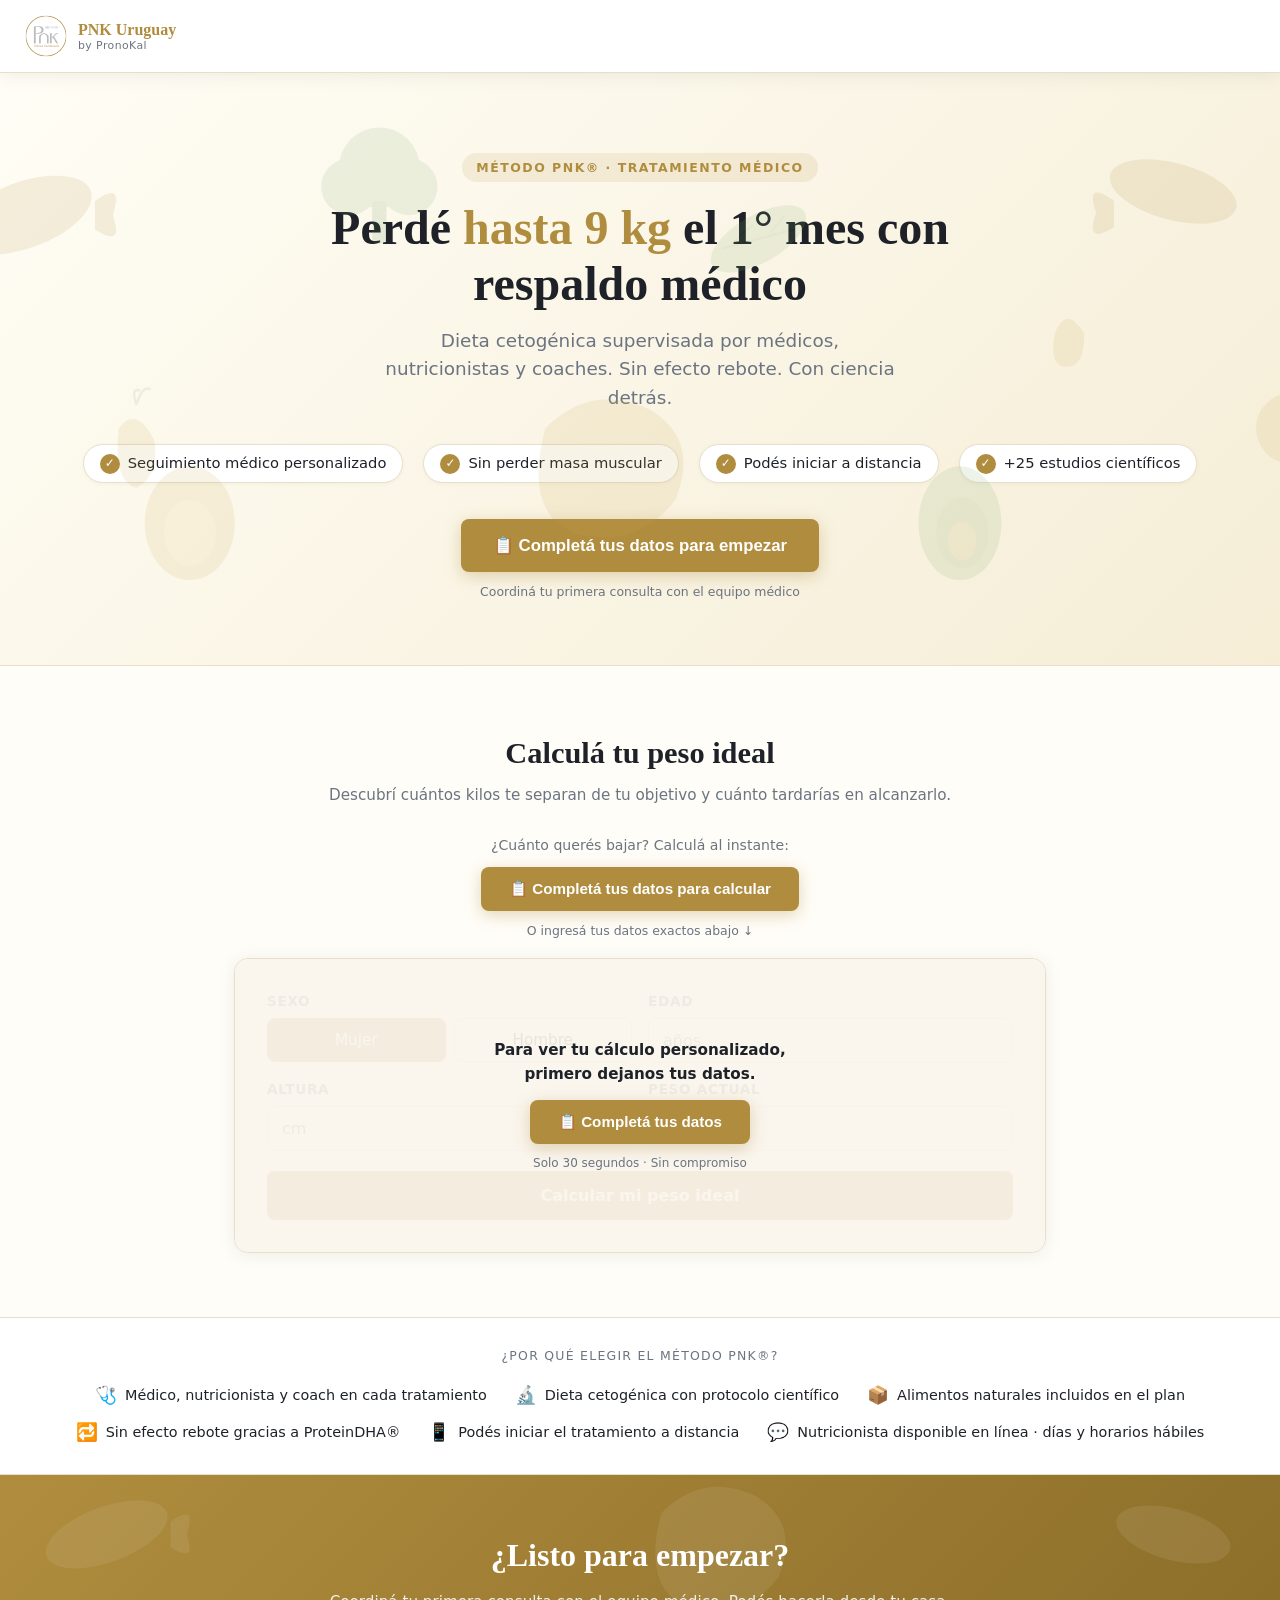
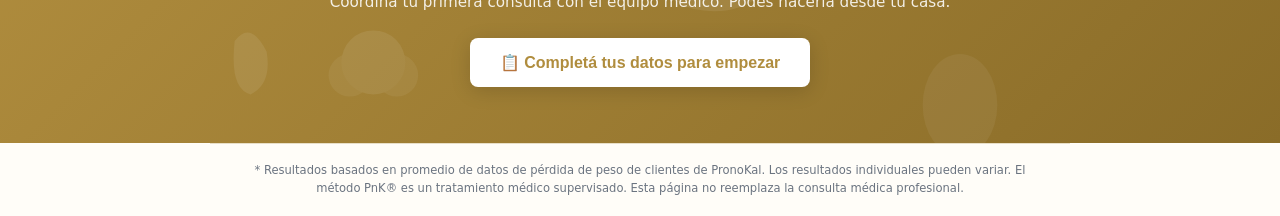
==== commit 999098c2: "Update index.html" ====
--- a/index.html
+++ b/index.html
@@ -15,10 +15,10 @@
 <!-- Pixel Meta -->
 <script>
 !function(f,b,e,v,n,t,s){if(f.fbq)return;n=f.fbq=function(){n.callMethod?n.callMethod.apply(n,arguments):n.queue.push(arguments)};if(!f._fbq)f._fbq=n;n.push=n;n.loaded=!0;n.version='2.0';n.queue=[];t=b.createElement(e);t.async=!0;t.src=v;s=b.getElementsByTagName(e)[0];s.parentNode.insertBefore(t,s)}(window,document,'script','https://connect.facebook.net/en_US/fbevents.js');
-fbq('init','1717205340407442');
+fbq('init','692052512879910');
 fbq('track','PageView');
 </script>
-<noscript><img height="1" width="1" style="display:none" src="https://www.facebook.com/tr?id=1717205340407442&ev=PageView&noscript=1" /></noscript>
+<noscript><img height="1" width="1" style="display:none" src="https://www.facebook.com/tr?id=692052512879910&ev=PageView&noscript=1" /></noscript>
 
 <style>
 /* ============================================================
@@ -168,6 +168,11 @@
 .btn-agenda:hover { background: var(--gold-d); transform: translateY(-1px); }
 .btn-agenda:active { transform: translateY(0); }
 .btn-agenda:focus-visible { outline: 3px solid var(--ink); outline-offset: 3px; }
+/* Los botones de agendar solo se ven cuando la persona ya completó sus datos básicos
+   (clase body.lead-ok, que pone actualizarBotonesAgendar()). Antes se ve el botón de
+   "Completá tus datos", que abre el formulario. */
+body:not(.lead-ok) .solo-con-datos { display: none !important; }
+body.lead-ok .solo-sin-datos { display: none !important; }
 .sub-cta { font-size: .78rem; color: var(--muted); margin-top: 10px; }
 
 /* ============================================================
@@ -724,6 +729,8 @@
 </style>
 </head>
 <body>
+<script>/* evita el parpadeo: marca de entrada si ya hay datos guardados (misma regla que leadConfirmado) */
+try{var _d=JSON.parse(localStorage.getItem('pnk_lead')||'{}');if(_d.ts&&(Date.now()-_d.ts)<2592000000)document.body.classList.add('lead-ok');}catch(e){}</script>
 <!-- Google Tag Manager (noscript) -->
 <noscript><iframe src="https://www.googletagmanager.com/ns.html?id=GTM-NQT45QR6"
 height="0" width="0" style="display:none;visibility:hidden"></iframe></noscript>
@@ -792,8 +799,11 @@
     <div class="bullet"><div class="ic">✓</div>+25 estudios científicos</div>
   </div>
 
-  <button class="btn-agenda" onclick="abrirModal('hero')">
+  <button class="btn-agenda solo-con-datos" onclick="abrirModal('hero')">
     Agendar consulta médica
+  </button>
+  <button class="btn-agenda solo-sin-datos" onclick="abrirVentanaLead('completo')">
+    📋 Completá tus datos para empezar
   </button>
   <p class="sub-cta">Coordiná tu primera consulta con el equipo médico</p>
 </section>
@@ -1103,7 +1113,7 @@
 
       <div class="res-cta">
         <p>Tu resultado está listo. El siguiente paso es hablar con un médico que diseñe tu plan exacto, <strong>sin costo</strong>.</p>
-        <button class="btn-agenda" onclick="abrirModal('barra')" style="font-size:.95rem;padding:13px 26px">
+        <button class="btn-agenda solo-con-datos" onclick="abrirModal('barra')" style="font-size:.95rem;padding:13px 26px">
           Agendar mi consulta médica
         </button>
         <p style="font-size:.76rem;color:var(--muted);margin-top:8px">* Cálculo orientativo: IMC objetivo 24 (hombres) y 22,5 (mujeres). Resultados individuales pueden variar.</p>
@@ -1174,8 +1184,11 @@
   </svg>
   <h2>¿Listo para empezar?</h2>
   <p>Coordiná tu primera consulta con el equipo médico. Podés hacerla desde tu casa.</p>
-  <button class="btn-agenda-w" onclick="abrirModal('footer')">
+  <button class="btn-agenda-w solo-con-datos" onclick="abrirModal('footer')">
     Agendar consulta médica
+  </button>
+  <button class="btn-agenda-w solo-sin-datos" onclick="abrirVentanaLead('completo')">
+    📋 Completá tus datos para empezar
   </button>
 </div>
 
@@ -1204,7 +1217,7 @@
         <span id="barra-sem" style="font-size:1rem;font-weight:700;color:var(--ink);white-space:nowrap">–</span>
       </div>
     </div>
-    <button onclick="abrirModal('barra')" style="background:var(--gold);color:#fff;border:none;border-radius:6px;padding:7px 14px;font-size:.8rem;font-weight:700;cursor:pointer;font-family:var(--font-body);white-space:nowrap;flex-shrink:0">
+    <button class="solo-con-datos" onclick="abrirModal('barra')" style="background:var(--gold);color:#fff;border:none;border-radius:6px;padding:7px 14px;font-size:.8rem;font-weight:700;cursor:pointer;font-family:var(--font-body);white-space:nowrap;flex-shrink:0">
       Agendar →
     </button>
   </div>
@@ -1620,6 +1633,36 @@
 const SESSION_ID = 'pnk_' + Date.now() + '_' + Math.random().toString(36).substr(2,6);
 let _filaNum = null; // número de fila en el Sheet para esta sesión
 
+/* ---- EMBUDO POR VISITANTE (dashboard) ----
+   Registra cada paso del recorrido de agenda con un ID de visitante guardado en
+   el navegador. No envía nombre, teléfono ni email. Nunca rompe la página: si
+   algo falla, se ignora. Lo recibe la acción registrarPaso del Apps Script. */
+const PNK_VISITANTE = (() => {
+  try {
+    let v = localStorage.getItem('pnk_visitante');
+    if (!v) { v = 'v_' + Date.now() + '_' + Math.random().toString(36).slice(2, 8); localStorage.setItem('pnk_visitante', v); }
+    return v;
+  } catch (e) { return ''; }
+})();
+function registrarPaso(paso, extra) {
+  try {
+    extra = extra || {};
+    if (paso !== 'confirmo_reserva') {          // un envío por paso y por sesión
+      try {
+        if (sessionStorage.getItem('pnk_paso_' + paso)) return;
+        sessionStorage.setItem('pnk_paso_' + paso, '1');
+      } catch (e) {}
+    }
+    const params = new URLSearchParams({
+      action: 'registrarPaso', paso, visitante: PNK_VISITANTE, sesion: SESSION_ID,
+      origen: extra.origen || '', eventId: extra.eventId || '', detalle: extra.detalle || ''
+    });
+    new Image().src = APPS_SCRIPT_URL + '?' + params.toString();
+  } catch (e) { /* la medición nunca debe afectar a la página */ }
+}
+window.addEventListener('load', () => registrarPaso('visita'));
+
+
 // Guarda una acción del usuario en el backend (Sheets), vía JSONP hacia el Apps
 // Script. 'boton' identifica QUÉ pasó (ver WA_COLS y los distintos 'boton' en el
 // backend); 'extra' son datos adicionales específicos de esa acción.
@@ -1715,25 +1758,30 @@
 // Datos de diagnóstico que viajan en el mail de errores: sirven para distinguir
 // si un timeout viene de una red móvil floja, de un navegador interno de app
 // (Instagram/Facebook), de una pestaña en segundo plano, etc.
-function diagnosticoPedido(kg, imc, intentos, ms){
+function diagnosticoPedido(detalleBase, intentos, ms){
   const ua = navigator.userAgent || '';
   const appInterna = /FBAN|FBAV|FB_IAB|Instagram|TikTok|musical_ly|Line\/|MicroMessenger/i.test(ua) ? 'SI' : 'no';
   const cx = navigator.connection
     ? (navigator.connection.effectiveType || '?') + (navigator.connection.saveData ? '+saveData' : '')
     : 'n/d';
-  return `kg=${kg} imc=${imc} | intentos=${intentos} | ms=${ms} | online=${navigator.onLine} | red=${cx} | appInterna=${appInterna} | pestana=${document.visibilityState} | ua=${ua.slice(0,140)}`;
-}
-
-// Pide el plan al backend. Hace hasta 2 intentos automáticos: si el primero no
-// vuelve en 12s, lanza un segundo sin cortar el primero (si el primero llega
-// tarde igual sirve — gana el que llegue antes). El servidor responde en 1-3s,
-// así que un pedido que tarda mucho más casi siempre es un pedido perdido en
-// el camino, y reintentar rápido rinde más que esperar 25s a uno que no vuelve.
-function calcularDesdeKg(kg, imc, pesoActual, pesoIdeal){
+  return `${detalleBase} | intentos=${intentos} | ms=${ms} | online=${navigator.onLine} | red=${cx} | appInterna=${appInterna} | pestana=${document.visibilityState} | ua=${ua.slice(0,140)}`;
+}
+
+// Hace un pedido JSONP al backend con reintentos automáticos. Si un intento no
+// vuelve a tiempo, lanza el siguiente SIN cortar el anterior (si el viejo llega
+// tarde igual sirve: gana el que llegue antes). El servidor responde en 1-4s,
+// así que un pedido que tarda mucho más casi siempre es uno perdido en el camino
+// (red móvil, navegador interno de app, pestaña en segundo plano) y reintentar
+// rápido rinde más que esperar mucho a uno que no vuelve.
+//   construirUrl(cbName) → URL completa del pedido
+//   opts: { prefijo, timeouts:[ms por intento], tipoTimeout, tipoConexion,
+//           detalle, mensajeTimeout, mensajeConexion }
+// Resuelve con la respuesta cruda (data). Si fallan todos los intentos, reporta
+// UN error (con diagnóstico) y rechaza con err.motivo = 'timeout' | 'conexion'.
+function jsonpConReintento(construirUrl, opts){
   return new Promise((resolve, reject) => {
     const inicio = Date.now();
-    const MAX_INTENTOS = 2;
-    const TIMEOUTS_MS = [12000, 18000];
+    const MAX_INTENTOS = opts.timeouts.length;
     let resuelto = false;
     let intento = 0;
     const pendientes = [];
@@ -1747,24 +1795,20 @@
       pendientes.length = 0;
     }
 
-    function fallar(tipo, mensaje){
+    function fallar(tipoReporte, motivo, mensaje){
       if(resuelto) return;
       resuelto = true;
       limpiarTodo();
-      reportarErrorAlBackend(tipo, diagnosticoPedido(kg, imc, intento, Date.now() - inicio));
-      reject(new Error(mensaje));
+      reportarErrorAlBackend(tipoReporte, diagnosticoPedido(opts.detalle, intento, Date.now() - inicio));
+      const err = new Error(mensaje);
+      err.motivo = motivo;
+      reject(err);
     }
 
     function lanzarIntento(){
       intento++;
       const miIntento = intento;
-      const cbName = 'pnkCalc_' + Date.now() + '_' + miIntento + '_' + Math.floor(Math.random()*10000);
-      const params = new URLSearchParams({
-        action: 'calcularPlan',
-        kg: kg || 0, imc: imc || 0,
-        pesoActual: pesoActual || 0, pesoIdeal: pesoIdeal || 0,
-        callback: cbName
-      });
+      const cbName = (opts.prefijo || 'pnkReq') + '_' + Date.now() + '_' + miIntento + '_' + Math.floor(Math.random()*10000);
       const script = document.createElement('script');
       const entrada = { cbName, script, timer: null };
       pendientes.push(entrada);
@@ -1772,15 +1816,13 @@
       entrada.timer = setTimeout(() => {
         if(resuelto) return;
         if(miIntento < MAX_INTENTOS) lanzarIntento(); // este intento sigue "vivo" por si llega tarde
-        else fallar('timeout_calcularPlan', 'Tiempo agotado calculando el plan');
-      }, TIMEOUTS_MS[miIntento - 1]);
+        else fallar(opts.tipoTimeout, 'timeout', opts.mensajeTimeout);
+      }, opts.timeouts[miIntento - 1]);
 
       window[cbName] = function(data){
         if(resuelto) return;
         resuelto = true;
         limpiarTodo();
-        if(data && data.error){ reject(new Error(data.error)); return; }
-        if(data && data.simbolo) _monedaSimbolo = data.simbolo; // moneda configurada en el Sheet
         resolve(data);
       };
 
@@ -1788,16 +1830,39 @@
         if(resuelto) return;
         clearTimeout(entrada.timer);
         if(miIntento !== intento) return; // un intento viejo que falla tarde no importa: hay uno más nuevo en curso
-        console.error('calcularDesdeKg: falló la carga del script (red/CORS), intento ' + miIntento);
+        console.error('jsonpConReintento: falló la carga del script (red/CORS), intento ' + miIntento + ' | ' + opts.detalle);
         if(miIntento < MAX_INTENTOS) lanzarIntento();
-        else fallar('conexion_calcularPlan', 'No se pudo conectar con el servidor de cálculo');
+        else fallar(opts.tipoConexion, 'conexion', opts.mensajeConexion);
       };
 
-      script.src = `${APPS_SCRIPT_URL}?${params.toString()}`;
+      script.src = construirUrl(cbName);
       document.head.appendChild(script);
     }
 
     lanzarIntento();
+  });
+}
+
+function calcularDesdeKg(kg, imc, pesoActual, pesoIdeal){
+  return jsonpConReintento(
+    cb => `${APPS_SCRIPT_URL}?${new URLSearchParams({
+      action: 'calcularPlan',
+      kg: kg || 0, imc: imc || 0,
+      pesoActual: pesoActual || 0, pesoIdeal: pesoIdeal || 0,
+      callback: cb
+    }).toString()}`,
+    {
+      prefijo: 'pnkCalc',
+      timeouts: [12000, 18000],
+      tipoTimeout: 'timeout_calcularPlan', tipoConexion: 'conexion_calcularPlan',
+      detalle: `kg=${kg} imc=${imc}`,
+      mensajeTimeout: 'Tiempo agotado calculando el plan',
+      mensajeConexion: 'No se pudo conectar con el servidor de cálculo'
+    }
+  ).then(data => {
+    if(data && data.error) throw new Error(data.error);
+    if(data && data.simbolo) _monedaSimbolo = data.simbolo; // moneda configurada en el Sheet
+    return data;
   });
 }
 
@@ -1847,8 +1912,15 @@
   }
 };
 
+// Muestra u oculta TODOS los botones de agendar según si la persona ya completó sus datos
+// básicos (lead guardado y vigente). Se llama al cargar y cada vez que se guardan los datos.
+function actualizarBotonesAgendar(){
+  document.body.classList.toggle('lead-ok', !!leadConfirmado());
+}
+
 // Saca el bloqueo/overlay de la calculadora una vez que el lead ya completó sus datos.
 function desbloquearCalculadora(){
+  actualizarBotonesAgendar();
   // Restaurar botones rápidos originales
   const btnsWrap = document.getElementById('btns-rapidos');
   if(btnsWrap && btnsWrap.querySelector('.btn-unlock-rapido')){
@@ -1879,6 +1951,7 @@
 
 // Tapa la calculadora con un overlay hasta que la persona complete el formulario de lead.
 function bloquearCalculadora(){
+  actualizarBotonesAgendar();
   // Botones rápidos: reemplazar por un solo botón de acción
   const btnsWrap = document.getElementById('btns-rapidos');
   if(btnsWrap && !btnsWrap.querySelector('.btn-unlock-rapido')){
@@ -1932,7 +2005,7 @@
     panel.id = 'panel-agenda-50';
     panel.style.cssText = 'background:var(--gold);border-radius:10px;padding:20px;text-align:center;margin-top:16px';
     panel.innerHTML = '<p id="panel-agenda-msg" style="color:#fff;font-size:.92rem;font-weight:600;margin-bottom:12px"></p>' +
-      '<button onclick="abrirModal(\'hero\')" style="background:#fff;color:var(--gold);border:none;border-radius:8px;padding:12px 24px;font-size:.92rem;font-weight:700;cursor:pointer;font-family:var(--font-body)">📅 Agendar consulta médica →</button>';
+      '<button class="solo-con-datos" onclick="abrirModal(\'hero\')" style="background:#fff;color:var(--gold);border:none;border-radius:8px;padding:12px 24px;font-size:.92rem;font-weight:700;cursor:pointer;font-family:var(--font-body)">📅 Agendar consulta médica →</button>';
     contenedor.appendChild(panel);
   }
   document.getElementById('panel-agenda-msg').textContent = mensaje;
@@ -2786,7 +2859,7 @@
       msgEl.id = 'selector-mas-50';
       msgEl.style.cssText = 'margin-top:12px;background:var(--gold);border-radius:8px;padding:14px;text-align:center';
       msgEl.innerHTML = '<p style="color:#fff;font-size:.88rem;font-weight:600;margin-bottom:10px">Para más de 50 kg te recomendamos una evaluación médica personalizada.</p>' +
-        '<button onclick="abrirModal(\'hero\')" style="background:#fff;color:var(--gold);border:none;border-radius:6px;padding:10px 20px;font-size:.88rem;font-weight:700;cursor:pointer;font-family:var(--font-body)">📅 Agendar consulta médica →</button>';
+        '<button class="solo-con-datos" onclick="abrirModal(\'hero\')" style="background:#fff;color:var(--gold);border:none;border-radius:6px;padding:10px 20px;font-size:.88rem;font-weight:700;cursor:pointer;font-family:var(--font-body)">📅 Agendar consulta médica →</button>';
       const wrap = document.getElementById('selector-kg-wrap');
       if(wrap) wrap.appendChild(msgEl);
     }
@@ -3178,14 +3251,15 @@
    MODAL — flujo 3 pasos: datos → slots → confirmación WA
    ================================================================ */
 
-const APPS_SCRIPT_URL = 'https://script.google.com/macros/s/AKfycbwzwj9W4W3ms7K0hlOmCyis6DUX-pkNHLdqtqYywHNvC1qTSCXjOg-9JQFKMLjjSyQE/exec';
-const HTML_VERSION = '2026-09-28-reintento-calculo-v1'; // debe coincidir con SCRIPT_VERSION del .gs
+const APPS_SCRIPT_URL = 'https://script.google.com/macros/s/AKfycbx7lnljUx4zDXiZq_znW_tWE1_b0MzO9yQZaQuvYBkanlYoS-7mSQJLCyT-o7lqaCtL/exec';
+const HTML_VERSION = '2026-10-01-idempotencia-reserva-v1'; // debe coincidir con SCRIPT_VERSION del .gs
 
 let _modalOrigen = 'agenda';
 let _kgRapidoPendiente = null;
 let _tipoConsulta = '';
 let _modalidad    = '';
 let _slotElegido    = null;
+let _idempotencyKeyReserva = null; // se genera una sola vez por intento de confirmar, para no duplicar si hay un reintento
 let _disponibilidad = 'flexible';
 let _disponibilidadGrilla = [];
 
@@ -3355,6 +3429,8 @@
 }
 
 function abrirModal(origen){
+  // Sin datos básicos no se entra al flujo de agenda: primero se piden los datos.
+  if(!leadConfirmado() && origen!=='calc' && origen!=='rapido'){ abrirVentanaLead('completo'); return; }
   _modalOrigen = origen; _kgRapidoPendiente = null;
   _tipoConsulta=''; _modalidad=''; _slotElegido=null;
   document.getElementById('modal-err').style.display='none';
@@ -3396,6 +3472,7 @@
   document.querySelectorAll('#confirm-slot-wrap .btn-tipo').forEach((b,i)=>{ b.disabled = false; b.classList.toggle('activo', i===0); });
   // Solo señal de Pixel al abrir el modal — el Sheet "Clientes Potenciales" se llena
   // una única vez, en confirmarAgenda(), cuando el turno queda realmente reservado.
+  registrarPaso('abrio_formulario', { origen });
   if(window.fbq) fbq('track','InitiateCheckout',{content_name:'agenda_consulta',origen});
 }
 
@@ -3582,6 +3659,7 @@
   const lead={nombre,apellido,tel,email:emailAgenda,depto,kgObjetivo:kg_obj,ts:Date.now()};
   try{ localStorage.setItem('pnk_lead',JSON.stringify(lead)); }catch(e){}
   datosPaciente.lead=lead;
+  registrarPaso('completo_datos');
   if(window.fbq) fbq('trackCustom','agenda_paso1',{currency:'UYU',value:0,content_name:'agenda_paso1'});
   _showPaso(1.5);
 }
@@ -3591,6 +3669,11 @@
 
 // Pide al backend los horarios libres (action=getSlots) según la modalidad/tipo/
 // disponibilidad elegidos, y dibuja los botones de turno con lo que responda.
+// Cada búsqueda lleva un número: si el usuario cambia algo (p. ej. "ver más horarios")
+// mientras una búsqueda anterior sigue en camino, la respuesta vieja se descarta
+// para que no pise a la nueva.
+let _slotsReqId = 0;
+
 function cargarSlots(){
   const loading=document.getElementById('slots-loading');
   const list   =document.getElementById('slots-list');
@@ -3601,37 +3684,30 @@
   const tipo = _tipoConsulta||'evaluacion';
   const disp = _disponibilidad||'flexible';
   const grilla = _disponibilidad==='grilla' ? encodeURIComponent(JSON.stringify(_disponibilidadGrilla)) : '';
-
-  const cbName = 'pnkSlots_' + Date.now();
-  const script  = document.createElement('script');
-
-  const timeout = setTimeout(()=>{
+  const reqId = ++_slotsReqId;
+
+  const alRecibir = function(data){
+    if(reqId !== _slotsReqId) return; // llegó una respuesta de una búsqueda vieja
     loading.style.display='none';
-    errEl.style.display='block'; errEl.textContent='Tiempo agotado. Coordiná por WhatsApp más abajo.';
-    reportarErrorAlBackend('timeout_getSlots', `modalidad=${mod} tipo=${tipo} disp=${disp}`);
-    delete window[cbName];
-    if(script.parentNode) script.parentNode.removeChild(script);
-  }, 12000);
-
-  window[cbName] = function(data){
-    clearTimeout(timeout);
-    loading.style.display='none';
-    delete window[cbName];
-    if(script.parentNode) script.parentNode.removeChild(script);
     // Ningún médico habilitado para esta modalidad (deshabilitado a mano en la
     // configuración) — ni se buscó en el calendario. Vamos directo a coordinar
     // por WhatsApp con la disponibilidad que ya eligió el cliente.
-    if(data.sinMedicosHabilitados){
+    if(data && data.sinMedicosHabilitados){
+      const donde = mod==='online' ? 'turnos online'
+                  : mod==='punta_carretas' ? 'turnos presenciales en Punta Carretas'
+                  : mod==='parque_batlle' ? 'turnos presenciales en Parque Batlle'
+                  : 'turnos';
       errEl.style.display='block';
-      errEl.textContent='Por este momento no tenemos turnos online por acá. Coordinemos por WhatsApp más abajo, con tu disponibilidad.';
+      errEl.textContent='Por este momento no tenemos '+donde+' por acá. Coordinemos por WhatsApp más abajo, con tu disponibilidad.';
       return;
     }
-    if(data.error||!data.slots||!data.slots.length){
+    if(!data||data.error||!data.slots||!data.slots.length){
       errEl.style.display='block'; errEl.textContent='Sin horarios disponibles. Coordiná por WhatsApp más abajo.';
       return;
     }
     const slotsOrdenados = data.slots.sort((a,b)=>new Date(a.inicio)-new Date(b.inicio));
     // Solo Pixel — punto ciego del embudo: llegó a ver horarios disponibles.
+    registrarPaso('vio_horarios');
     if(window.fbq) fbq('trackCustom','vio_horarios',{modalidad:mod, tipo, cantidad:slotsOrdenados.length, ampliada:_disponibilidad==='variado'});
     const ubicLabelSlot = (s)=> s.modalidad==='online' ? 'Online' : (s.modalidad==='punta_carretas' ? 'Punta Carretas' : s.modalidad==='parque_batlle' ? 'Parque Batlle' : '');
     list.innerHTML=slotsOrdenados
@@ -3654,15 +3730,28 @@
     }
   };
 
-  script.src = `${APPS_SCRIPT_URL}?action=getSlots&medico=cualquiera&modalidad=${encodeURIComponent(mod)}&tipo=${encodeURIComponent(tipo)}&disponibilidad=${encodeURIComponent(disp)}&grilla=${grilla}&callback=${cbName}`;
-  script.onerror = ()=>{
-    clearTimeout(timeout);
+  const alFallar = function(err){
+    if(reqId !== _slotsReqId) return;
     loading.style.display='none';
-    errEl.style.display='block'; errEl.textContent='Error al conectar con el calendario. Coordiná por WhatsApp más abajo.';
-    reportarErrorAlBackend('conexion_getSlots', `modalidad=${mod} tipo=${tipo} disp=${disp}`);
-    delete window[cbName];
+    errEl.style.display='block';
+    errEl.textContent = (err && err.motivo==='timeout')
+      ? 'Tiempo agotado. Coordiná por WhatsApp más abajo.'
+      : 'Error al conectar con el calendario. Coordiná por WhatsApp más abajo.';
   };
-  document.head.appendChild(script);
+
+  // Dos argumentos a then() (y no .catch) a propósito: si algo falla al DIBUJAR los
+  // horarios, no debe confundirse con un error de conexión.
+  jsonpConReintento(
+    cb => `${APPS_SCRIPT_URL}?action=getSlots&medico=cualquiera&modalidad=${encodeURIComponent(mod)}&tipo=${encodeURIComponent(tipo)}&disponibilidad=${encodeURIComponent(disp)}&grilla=${grilla}&callback=${cb}`,
+    {
+      prefijo: 'pnkSlots',
+      timeouts: [12000, 16000],
+      tipoTimeout: 'timeout_getSlots', tipoConexion: 'conexion_getSlots',
+      detalle: `modalidad=${mod} tipo=${tipo} disp=${disp}`,
+      mensajeTimeout: 'Tiempo agotado buscando horarios',
+      mensajeConexion: 'No se pudo conectar con el calendario'
+    }
+  ).then(alRecibir, alFallar);
 }
 
 // Marca el turno elegido, adopta su modalidad si trae una propia (modo 'variado'),
@@ -3670,10 +3759,12 @@
 async function elegirSlot(btn,slot){
   document.querySelectorAll('.slot-btn').forEach(b=>b.classList.remove('elegido'));
   btn.classList.add('elegido'); _slotElegido=slot;
+  _idempotencyKeyReserva = 'pnk_' + Date.now() + '_' + Math.random().toString(36).slice(2); // reserva nueva → key nueva
   // Si el turno trae su propia modalidad (modo 'variado', p.ej. la alternativa presencial↔online),
   // adoptarla para que el agendamiento y los textos usen la modalidad correcta de ESE turno.
   if(slot.modalidad){ _modalidad = slot.modalidad; }
   // Solo Pixel — punto ciego del embudo: eligió un turno (todavía no confirmó).
+  registrarPaso('eligio_horario');
   if(window.fbq) fbq('trackCustom','eligio_horario',{modalidad:_modalidad, tipo:_tipoConsulta});
   // Mostrar botón de confirmación explícita
   const confWrap = document.getElementById('confirm-slot-wrap');
@@ -3740,57 +3831,63 @@
     tipo:      _tipoConsulta || 'evaluacion',
     precio:    precioConsulta || '',
     cantidadPersonas: _cantidadPersonas,
-    acompanantes: acompanantesJSON
+    acompanantes: acompanantesJSON,
+    idempotencyKey: _idempotencyKeyReserva || ''
   });
 
-  const cbName = 'pnkEvt_' + Date.now();
-  const script  = document.createElement('script');
-
-  const timeout = setTimeout(() => {
-    delete window[cbName];
-    if(script.parentNode) script.parentNode.removeChild(script);
+  // Con idempotencyKey en el pedido, el backend nunca crea un evento/fila
+  // duplicados aunque este pedido se reintente solo — así que ahora sí
+  // podemos reintentar automáticamente, igual que con el cálculo y los
+  // horarios, en vez de caer directo a WhatsApp ante una demora pasajera.
+  let data;
+  try {
+    data = await jsonpConReintento(
+      cb => `${APPS_SCRIPT_URL}?${params.toString()}&callback=${cb}`,
+      {
+        prefijo: 'pnkEvt',
+        timeouts: [20000, 15000],
+        tipoTimeout: 'timeout_createEvent', tipoConexion: 'conexion_createEvent',
+        detalle: `medico=${_slotElegido.medico} inicio=${_slotElegido.inicio}`,
+        mensajeTimeout: 'Tiempo agotado confirmando el turno',
+        mensajeConexion: 'No se pudo conectar para confirmar el turno'
+      }
+    );
+  } catch(e) {
     coordinarPorWA();
-  }, 20000);
-
-  window[cbName] = function(data){
-    clearTimeout(timeout);
-    delete window[cbName];
-    if(script.parentNode) script.parentNode.removeChild(script);
-
-    if(data.error){ coordinarPorWA(); return; }
-
-    // Guardar en Sheets/Calendar-log PRIMERO: si algo de la UI de abajo falla,
-    // el registro del turno no debe perderse (el evento de Calendar ya se creó server-side).
-    const botonOrigen = {hero:'agendar_hero', footer:'agendar_footer', barra:'agendar_barra', calc:'agendar_barra'}[_modalOrigen] || 'agendar_hero';
-    registrar(botonOrigen, {
-      modalidad: _modalidad, tipo: _tipoConsulta,
-      sede, medico: data.medico || '',
-      turno: _slotElegido?.label || '', eventId: data.eventId || data.titulo || '',
-      linkRecordatorioWA: data.linkRecordatorioWA || '',
-      precio: precioConsulta || '',
-      tipoDocumento: _tipoDocumento === 'cedula' ? 'Cédula' : 'Pasaporte',
-      numeroDocumento: document.getElementById('input-documento').value.trim(),
-      cantidadPersonas: _cantidadPersonas,
-      acompanantes: acompanantesJSON
-    });
-
-    try {
-      const tipoLabel = {'evaluacion':'Evaluación inicial','seguimiento':'Seguimiento','reinicio':'Reinicio'}[_tipoConsulta] || 'Consulta';
-      const medicoLabel = _slotElegido.medico === 'Villanoba' ? 'Dr. Villanoba' : 'Dra. Machado';
-      document.getElementById('modal-ok-msg').innerHTML =
-        `<strong>${_slotElegido.label}</strong><br>
-         Médico: ${medicoLabel} · ${tipoLabel}`;
-      document.getElementById('btn-pagar-wa').onclick = () => pagarPorWA(data, d);
-      if(window.fbq) fbq('track','Schedule',{content_name:'agenda_confirmada'});
-      _showPaso(3);
-    } catch(e) {
-      console.error('Error mostrando la confirmación visual (el turno y el registro ya quedaron guardados):', e);
-    }
-  };
-
-  script.src = `${APPS_SCRIPT_URL}?${params.toString()}&callback=${cbName}`;
-  script.onerror = () => { clearTimeout(timeout); delete window[cbName]; coordinarPorWA(); };
-  document.head.appendChild(script);
+    return;
+  }
+
+  if(data.error){ coordinarPorWA(); return; }
+
+  // Guardar en Sheets/Calendar-log PRIMERO: si algo de la UI de abajo falla,
+  // el registro del turno no debe perderse (el evento de Calendar ya se creó server-side).
+  const botonOrigen = {hero:'agendar_hero', footer:'agendar_footer', barra:'agendar_barra', calc:'agendar_barra'}[_modalOrigen] || 'agendar_hero';
+  registrar(botonOrigen, {
+    modalidad: _modalidad, tipo: _tipoConsulta,
+    sede, medico: data.medico || '',
+    turno: _slotElegido?.label || '', eventId: data.eventId || data.titulo || '',
+    linkRecordatorioWA: data.linkRecordatorioWA || '',
+    precio: precioConsulta || '',
+    tipoDocumento: _tipoDocumento === 'cedula' ? 'Cédula' : 'Pasaporte',
+    numeroDocumento: document.getElementById('input-documento').value.trim(),
+    cantidadPersonas: _cantidadPersonas,
+    acompanantes: acompanantesJSON,
+    idempotencyKey: _idempotencyKeyReserva || ''
+  });
+
+  try {
+    const tipoLabel = {'evaluacion':'Evaluación inicial','seguimiento':'Seguimiento','reinicio':'Reinicio'}[_tipoConsulta] || 'Consulta';
+    const medicoLabel = _slotElegido.medico === 'Villanoba' ? 'Dr. Villanoba' : 'Dra. Machado';
+    document.getElementById('modal-ok-msg').innerHTML =
+      `<strong>${_slotElegido.label}</strong><br>
+       Médico: ${medicoLabel} · ${tipoLabel}`;
+    document.getElementById('btn-pagar-wa').onclick = () => pagarPorWA(data, d);
+    registrarPaso('confirmo_reserva', { eventId: data.eventId || '', origen: _modalOrigen || '' });
+    if(window.fbq) fbq('track','Schedule',{content_name:'agenda_confirmada'});
+    _showPaso(3);
+  } catch(e) {
+    console.error('Error mostrando la confirmación visual (el turno y el registro ya quedaron guardados):', e);
+  }
 }
 
 // Arma y abre un mensaje de WhatsApp para que el paciente pague la consulta agendada.
